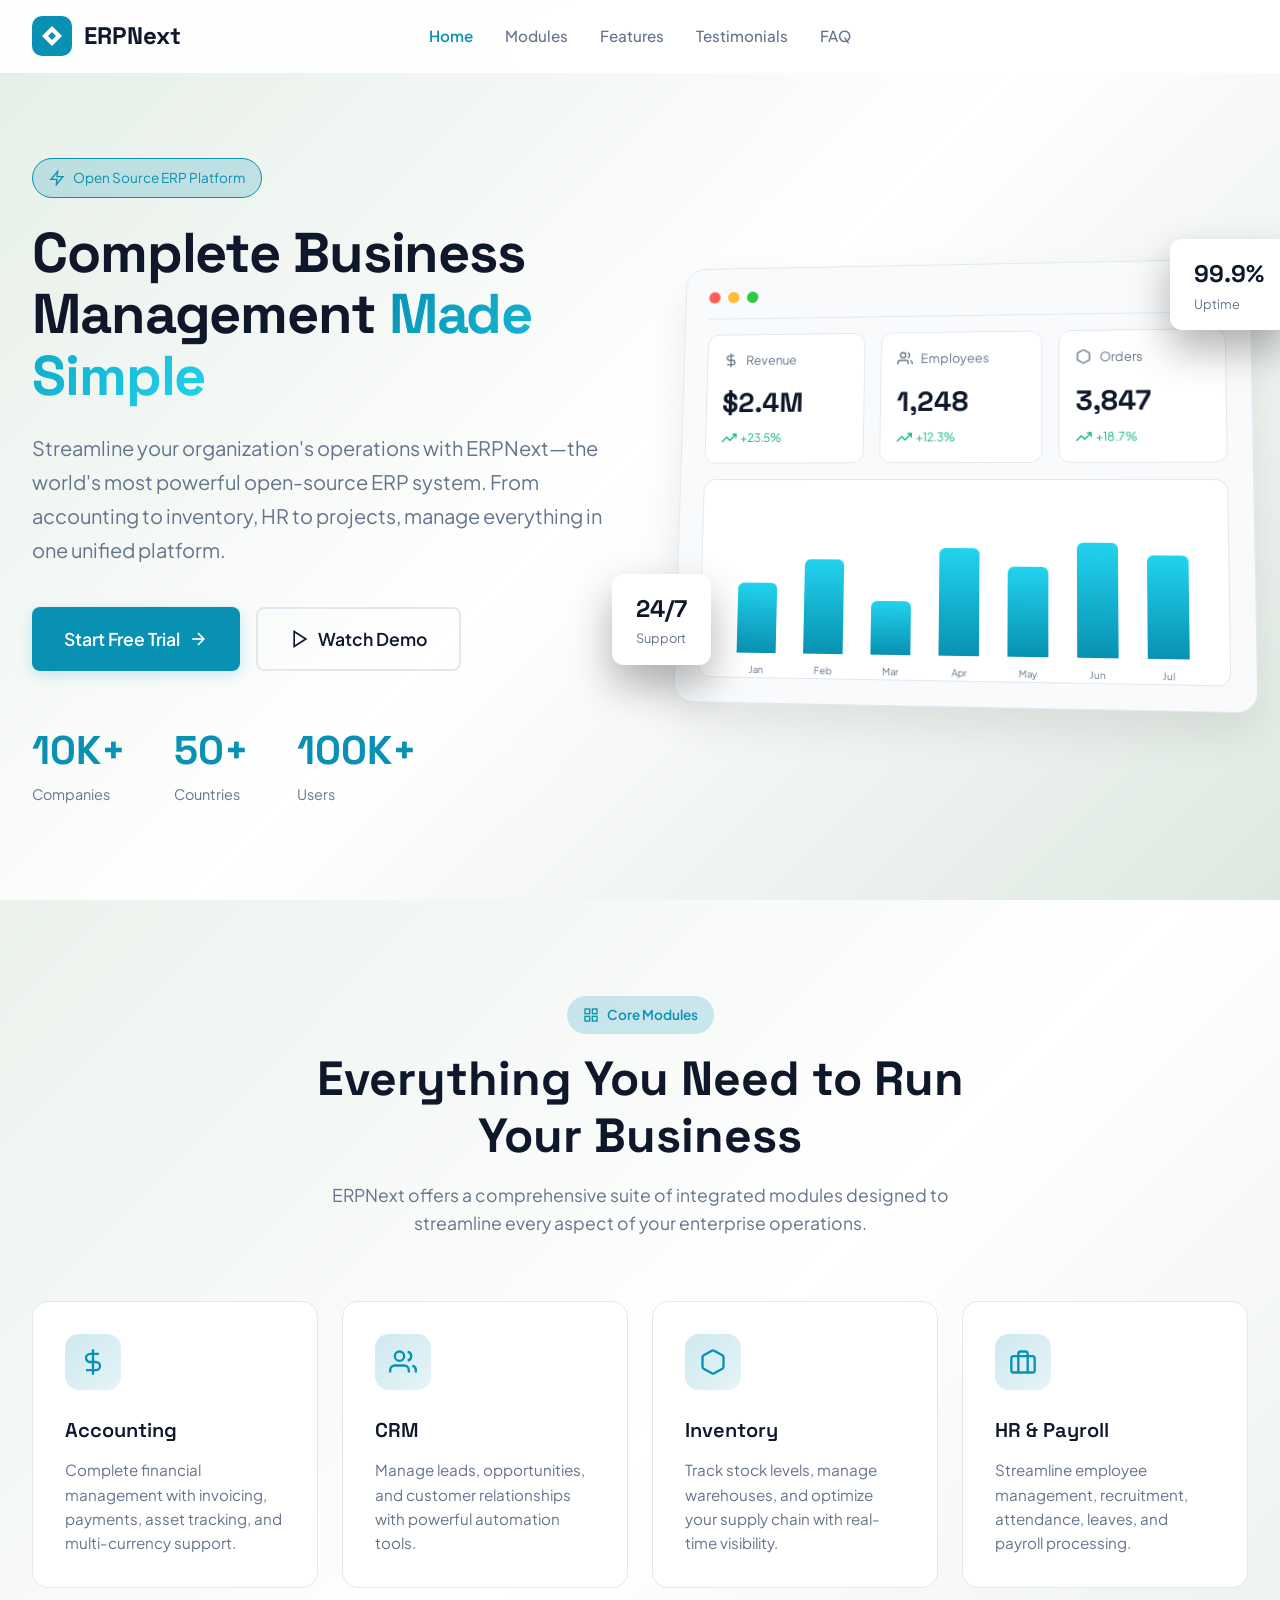
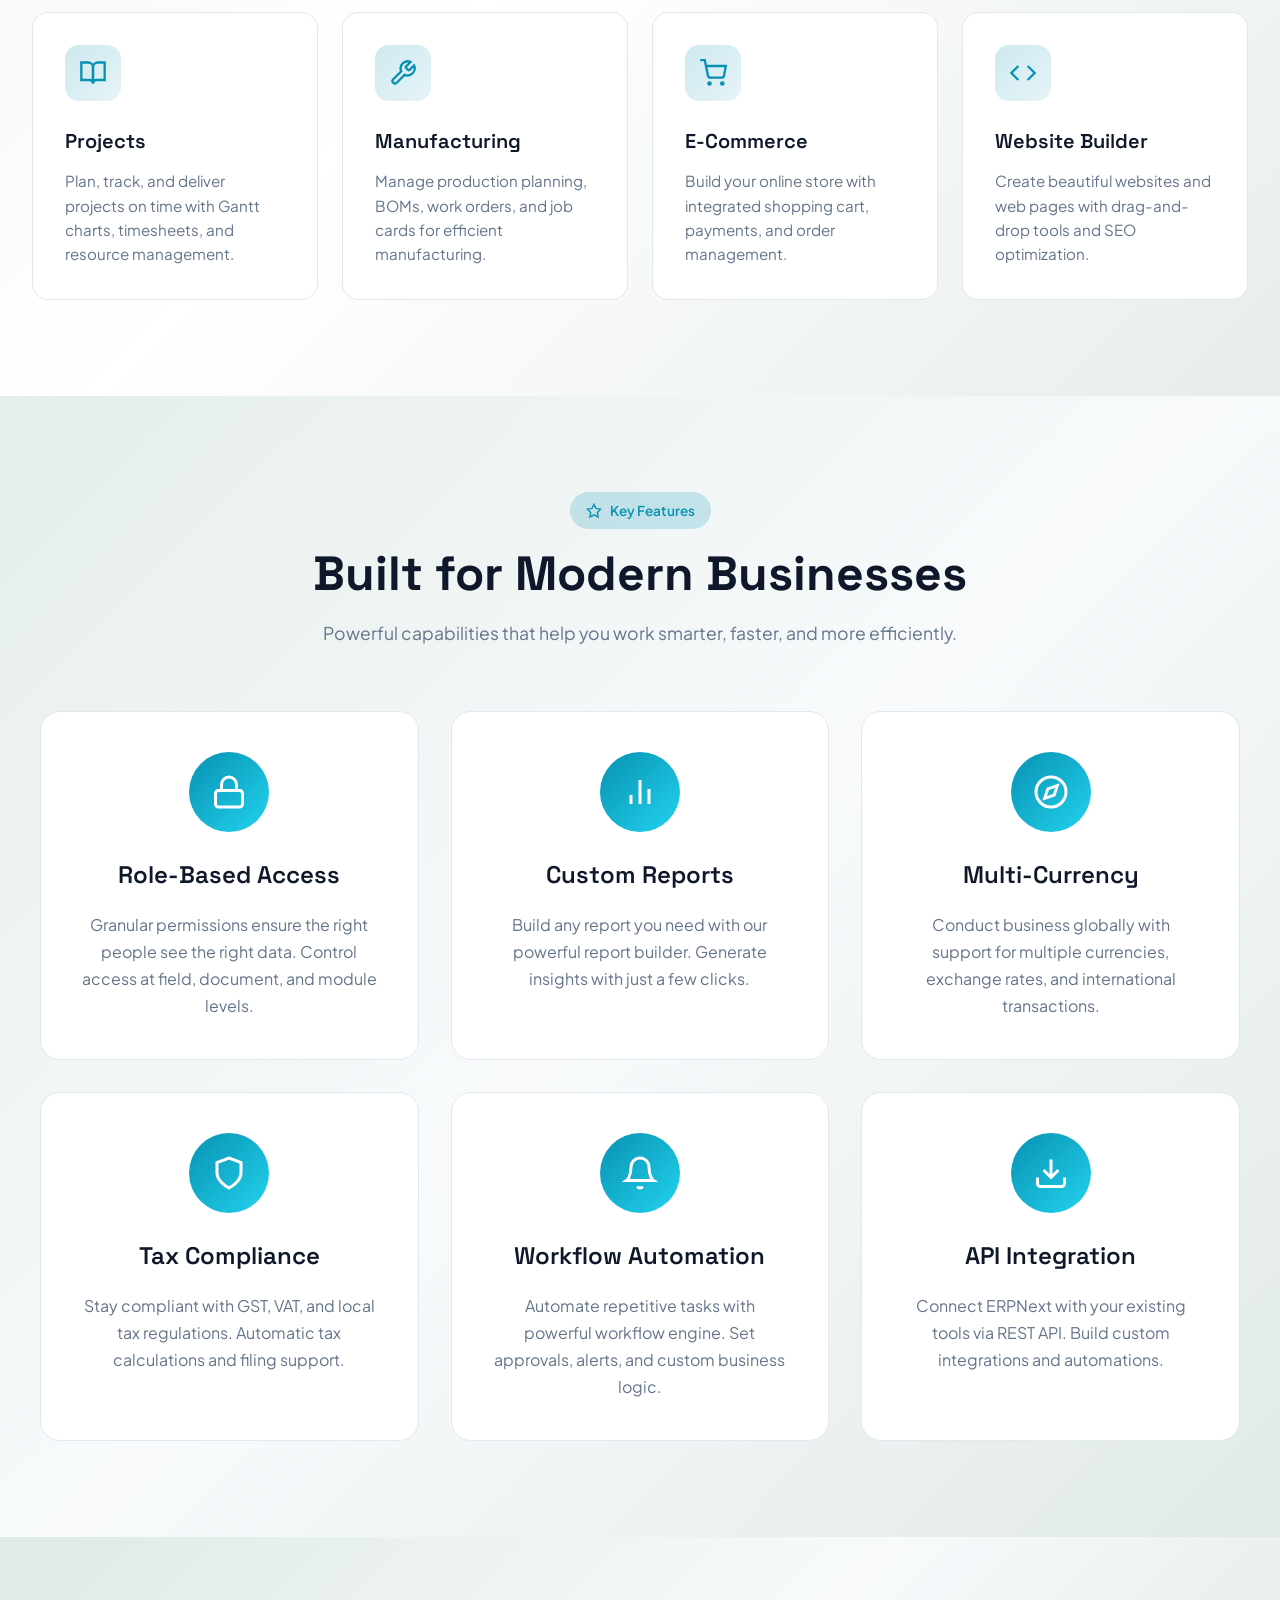
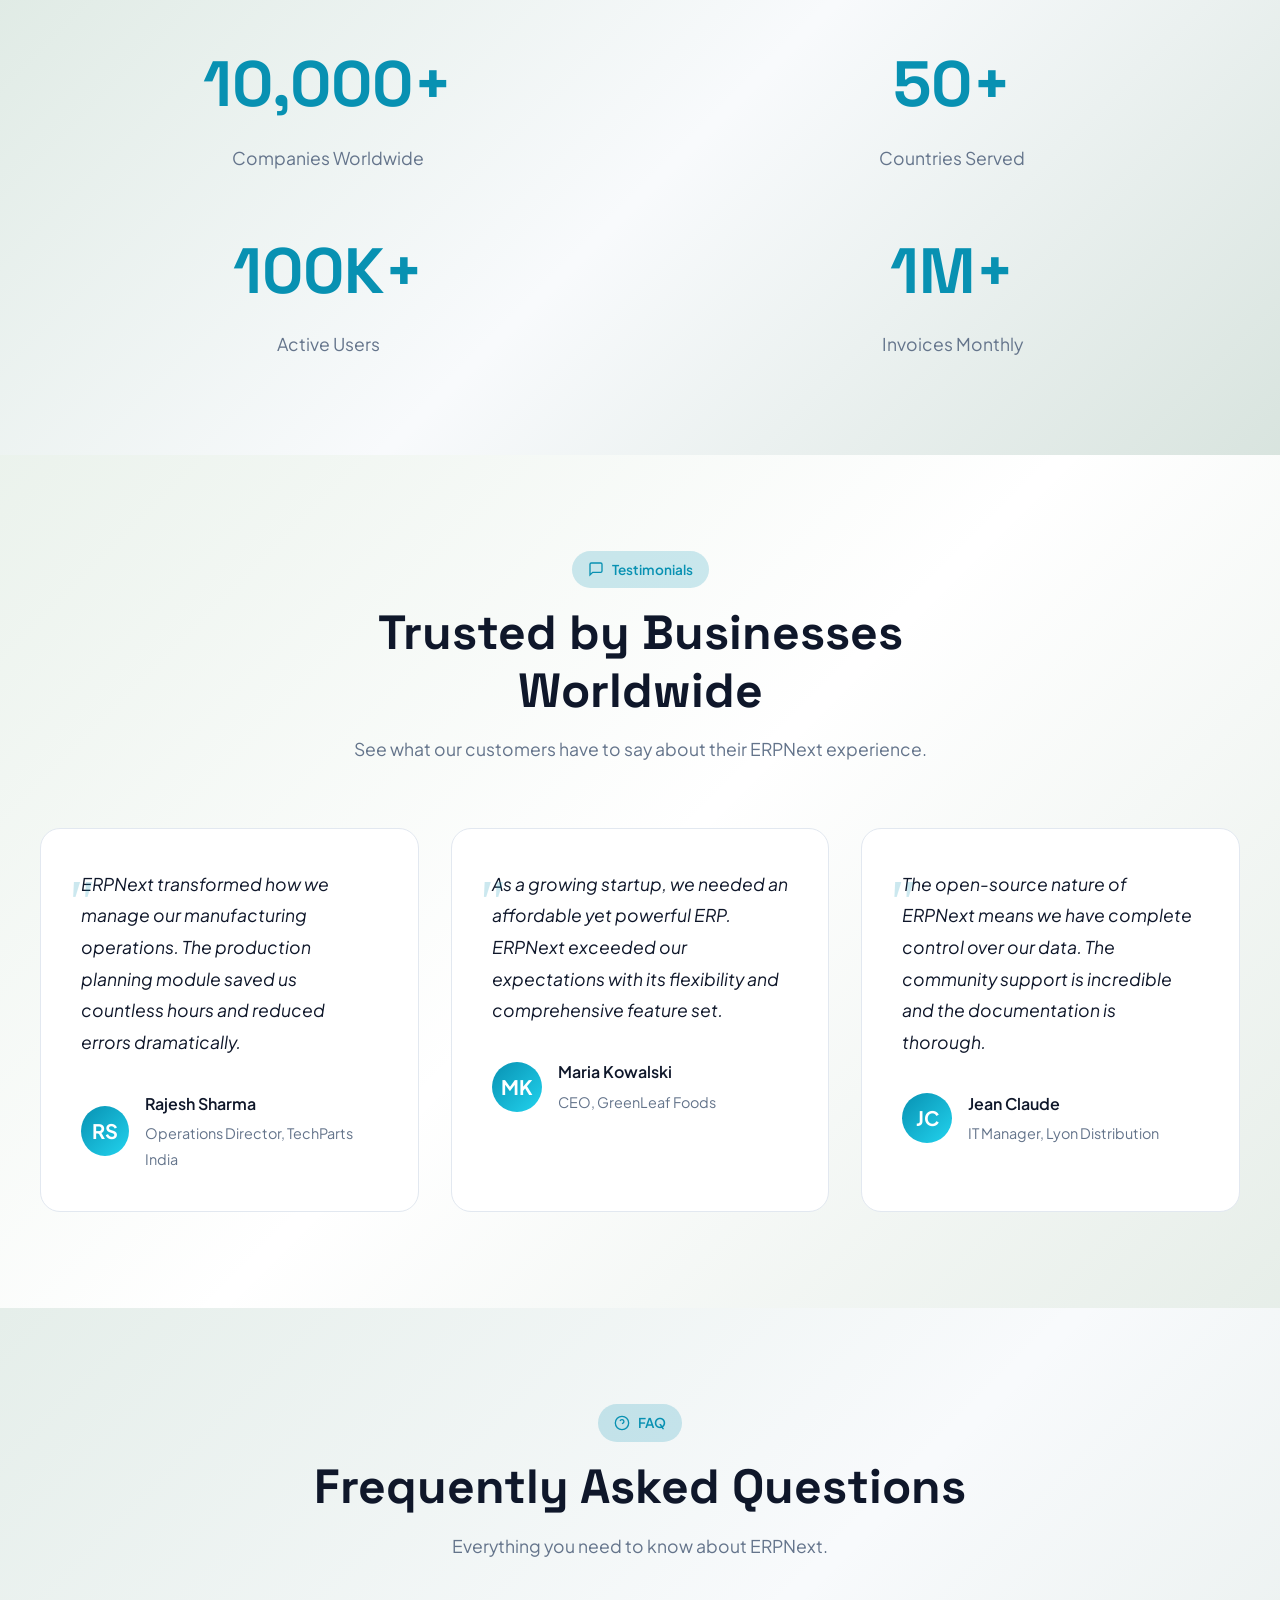
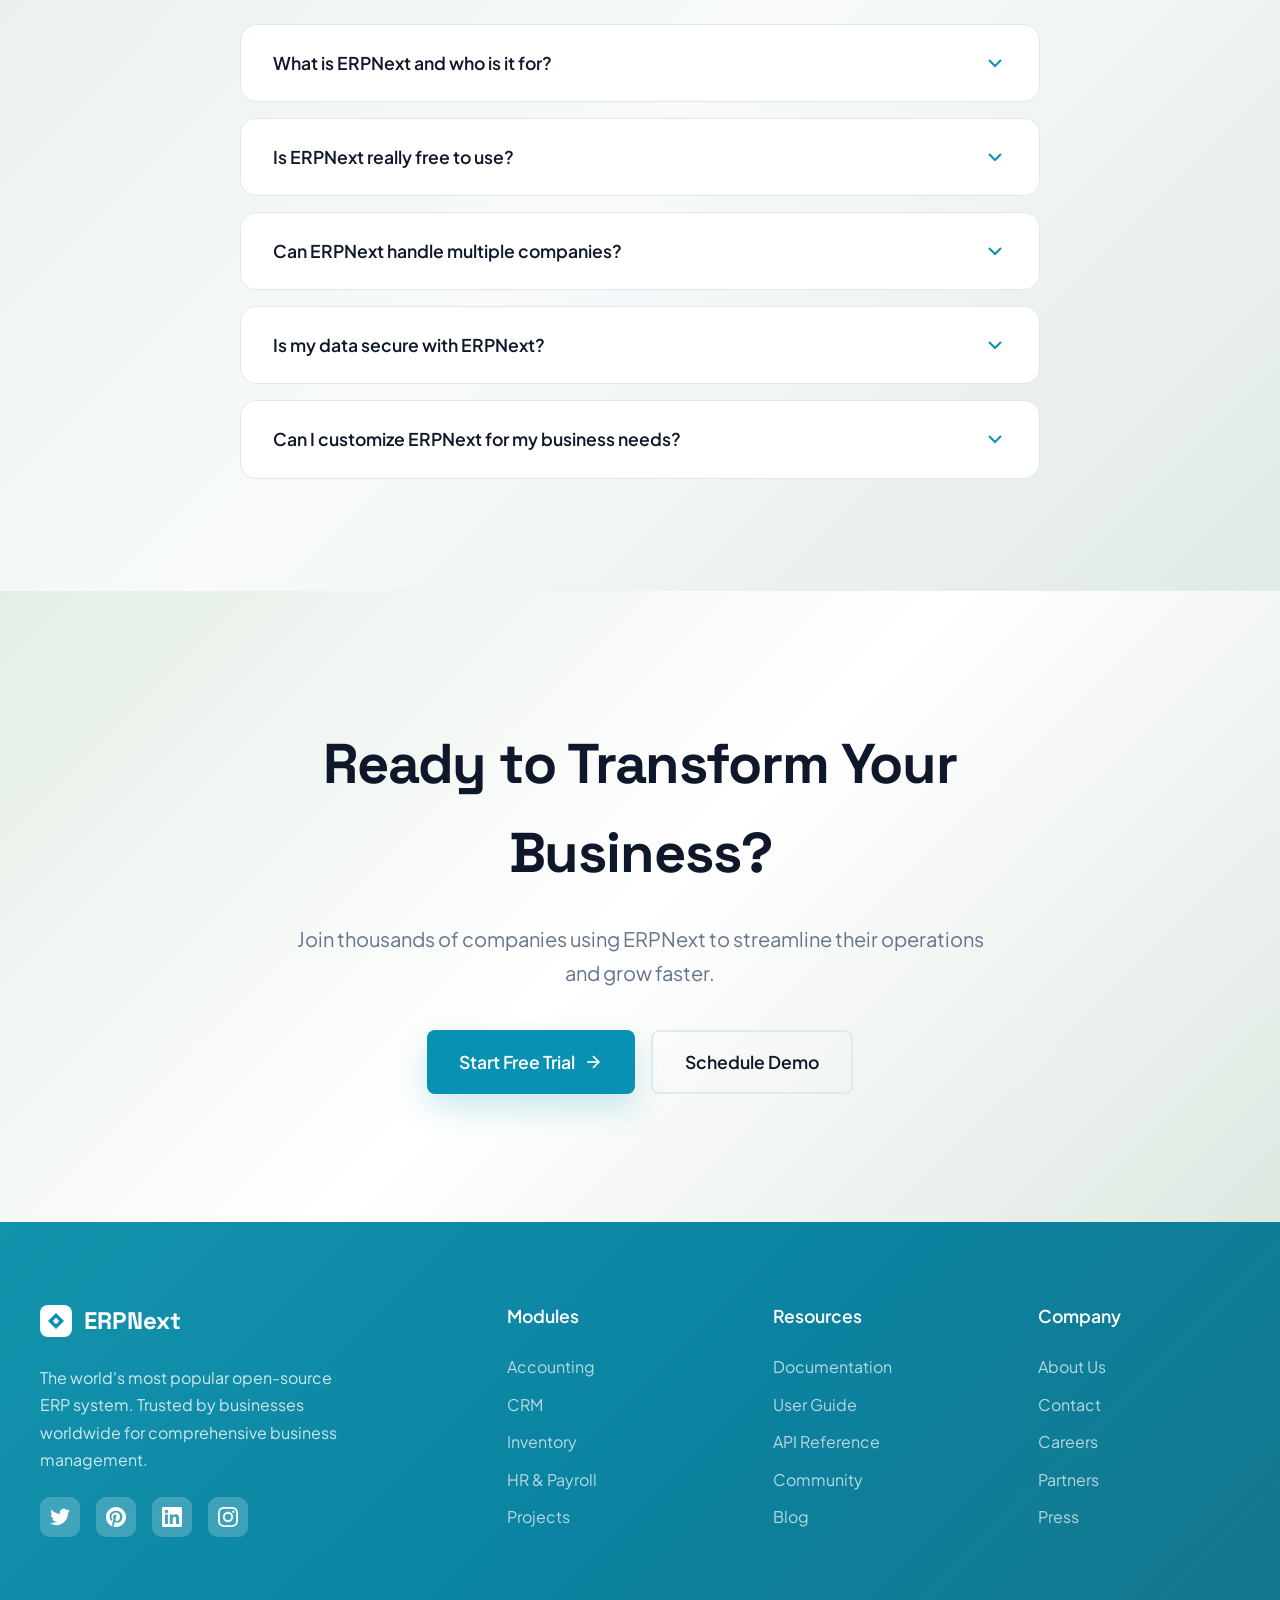
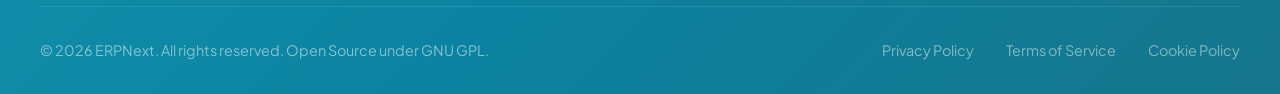
==== index.html @ 93399e38 "fix: Rename Index.html to lowercase for GitHub Pages" ====
<!DOCTYPE html>
<html lang="en">
<head>
    <meta charset="UTF-8">
    <meta name="viewport" content="width=device-width, initial-scale=1.0">
    <title>ERPNext - Complete Business Management Solution</title>
    <link rel="preconnect" href="https://fonts.googleapis.com">
    <link rel="preconnect" href="https://fonts.gstatic.com" crossorigin>
<link rel="stylesheet" href="https://fonts.googleapis.com/css2?family=Plus+Jakarta+Sans:wght@400;500;600;700;800&family=Space+Grotesk:wght@500;600;700&display=swap">
    <link rel="icon" type="image/svg+xml" href="data:image/svg+xml,%3Csvg viewBox='0 0 40 40' xmlns='http://www.w3.org/2000/svg'%3E%3Crect width='40' height='40' rx='10' fill='%230891b2'/%3E%3Cpath d='M10 20L20 10L30 20L20 30L10 20Z' fill='white'/%3E%3Cpath d='M20 16L24 20L20 24L16 20L20 16Z' fill='%230891b2'/%3E%3C/svg%3E">
    <link rel="stylesheet" href="styles.css">
</head>
<body>
    <!-- Navigation -->
    <nav class="nav">
        <a href="#hero" class="nav-logo">
            <svg viewBox="0 0 40 40" fill="none" xmlns="http://www.w3.org/2000/svg">
                <rect width="40" height="40" rx="10" fill="#0891b2"/>
                <path d="M10 20L20 10L30 20L20 30L10 20Z" fill="white"/>
                <path d="M20 16L24 20L20 24L16 20L20 16Z" fill="#0891b2"/>
            </svg>
            <span>ERPNext</span>
        </a>
        <button class="nav-toggle" aria-label="Toggle menu">
            <svg class="icon-hamburger" viewBox="0 0 24 24" fill="none" stroke="currentColor" stroke-width="2">
                <line x1="3" y1="6" x2="21" y2="6"></line>
                <line x1="3" y1="12" x2="21" y2="12"></line>
                <line x1="3" y1="18" x2="21" y2="18"></line>
            </svg>
            <svg class="icon-close" viewBox="0 0 24 24" fill="none" stroke="currentColor" stroke-width="2" style="display: none;">
                <line x1="18" y1="6" x2="6" y2="18"></line>
                <line x1="6" y1="6" x2="18" y2="18"></line>
            </svg>
        </button>
        <ul class="nav-links">
            <li><a href="#hero">Home</a></li>
            <li><a href="#modules">Modules</a></li>
            <li><a href="#features">Features</a></li>
            <li><a href="#testimonials">Testimonials</a></li>
            <li><a href="#faq">FAQ</a></li>
        </ul>
    </nav>

    <!-- Hero Section -->
    <section class="hero" id="hero">
        <div class="hero-container">
            <div class="hero-content">
                <div class="hero-badge">
                    <svg class="hero-badge-icon" viewBox="0 0 24 24" fill="none" stroke="currentColor" stroke-width="2">
                        <polygon points="13 2 3 14 12 14 11 22 21 10 12 10 13 2"></polygon>
                    </svg>
                    Open Source ERP Platform
                </div>
                <h1>
                    Complete Business<br>
                    Management <span class="gradient-text">Made Simple</span>
                </h1>
                <p class="hero-description">
                    Streamline your organization's operations with ERPNext—the world's most powerful open-source ERP system. From accounting to inventory, HR to projects, manage everything in one unified platform.
                </p>
                <div class="hero-buttons">
                    <a href="#" class="btn btn-primary btn-large">
                        Start Free Trial
                        <svg width="20" height="20" viewBox="0 0 24 24" fill="none" stroke="currentColor" stroke-width="2">
                            <line x1="5" y1="12" x2="19" y2="12"></line>
                            <polyline points="12 5 19 12 12 19"></polyline>
                        </svg>
                    </a>
                    <a href="#" class="btn btn-secondary btn-large">
                        <svg width="20" height="20" viewBox="0 0 24 24" fill="none" stroke="currentColor" stroke-width="2">
                            <polygon points="5 3 19 12 5 21 5 3"></polygon>
                        </svg>
                        Watch Demo
                    </a>
                </div>
                <div class="hero-stats">
                    <div class="hero-stat">
                        <div class="hero-stat-number">10K+</div>
                        <div class="hero-stat-label">Companies</div>
                    </div>
                    <div class="hero-stat">
                        <div class="hero-stat-number">50+</div>
                        <div class="hero-stat-label">Countries</div>
                    </div>
                    <div class="hero-stat">
                        <div class="hero-stat-number">100K+</div>
                        <div class="hero-stat-label">Users</div>
                    </div>
                </div>
            </div>
            <div class="hero-visual">
                <div class="hero-dashboard">
                    <div class="dashboard-header">
                        <div class="dashboard-dot red"></div>
                        <div class="dashboard-dot yellow"></div>
                        <div class="dashboard-dot green"></div>
                    </div>
                    <div class="dashboard-content">
                        <div class="dashboard-card">
                            <div class="dashboard-card-header">
                                <svg class="hero-badge-icon" viewBox="0 0 24 24" fill="none" stroke="currentColor" stroke-width="2">
                                    <line x1="12" y1="1" x2="12" y2="23"></line>
                                    <path d="M17 5H9.5a3.5 3.5 0 0 0 0 7h5a3.5 3.5 0 0 1 0 7H6"></path>
                                </svg>
                                Revenue
                            </div>
                            <div class="dashboard-card-value">$2.4M</div>
                            <div class="dashboard-card-change">
                                <svg class="hero-badge-icon" viewBox="0 0 24 24" fill="none" stroke="currentColor" stroke-width="2">
                                    <polyline points="23 6 13.5 15.5 8.5 10.5 1 18"></polyline>
                                    <polyline points="17 6 23 6 23 12"></polyline>
                                </svg>
                                +23.5%
                            </div>
                        </div>
                        <div class="dashboard-card">
                            <div class="dashboard-card-header">
                                <svg class="hero-badge-icon" viewBox="0 0 24 24" fill="none" stroke="currentColor" stroke-width="2">
                                    <path d="M17 21v-2a4 4 0 0 0-4-4H5a4 4 0 0 0-4 4v2"></path>
                                    <circle cx="9" cy="7" r="4"></circle>
                                    <path d="M23 21v-2a4 4 0 0 0-3-3.87"></path>
                                    <path d="M16 3.13a4 4 0 0 1 0 7.75"></path>
                                </svg>
                                Employees
                            </div>
                            <div class="dashboard-card-value">1,248</div>
                            <div class="dashboard-card-change">
                                <svg class="hero-badge-icon" viewBox="0 0 24 24" fill="none" stroke="currentColor" stroke-width="2">
                                    <polyline points="23 6 13.5 15.5 8.5 10.5 1 18"></polyline>
                                    <polyline points="17 6 23 6 23 12"></polyline>
                                </svg>
                                +12.3%
                            </div>
                        </div>
                        <div class="dashboard-card">
                            <div class="dashboard-card-header">
                                <svg class="hero-badge-icon" viewBox="0 0 24 24" fill="none" stroke="currentColor" stroke-width="2">
                                    <path d="M21 16V8a2 2 0 0 0-1-1.73l-7-4a2 2 0 0 0-2 0l-7 4A2 2 0 0 0 3 8v8a2 2 0 0 0 1 1.73l7 4a2 2 0 0 0 2 0l7-4A2 2 0 0 0 21 16z"></path>
                                </svg>
                                Orders
                            </div>
                            <div class="dashboard-card-value">3,847</div>
                            <div class="dashboard-card-change">
                                <svg class="hero-badge-icon" viewBox="0 0 24 24" fill="none" stroke="currentColor" stroke-width="2">
                                    <polyline points="23 6 13.5 15.5 8.5 10.5 1 18"></polyline>
                                    <polyline points="17 6 23 6 23 12"></polyline>
                                </svg>
                                +18.7%
                            </div>
                        </div>
                        <div class="dashboard-chart">
                            <div class="chart-bars">
                                <div class="chart-bar" style="height: 60%;" data-value="Jan"></div>
                                <div class="chart-bar" style="height: 80%;" data-value="Feb"></div>
                                <div class="chart-bar" style="height: 45%;" data-value="Mar"></div>
                                <div class="chart-bar" style="height: 90%;" data-value="Apr"></div>
                                <div class="chart-bar" style="height: 75%;" data-value="May"></div>
                                <div class="chart-bar" style="height: 95%;" data-value="Jun"></div>
                                <div class="chart-bar" style="height: 85%;" data-value="Jul"></div>
                            </div>
                        </div>
                    </div>
                </div>
                <div class="floating-badge top-right">
                    <div class="floating-badge-value">99.9%</div>
                    <div class="floating-badge-label">Uptime</div>
                </div>
                <div class="floating-badge bottom-left">
                    <div class="floating-badge-value">24/7</div>
                    <div class="floating-badge-label">Support</div>
                </div>
            </div>
        </div>
    </section>

    <!-- Modules Section -->
    <section class="modules" id="modules">
        <div class="section-header">
            <div class="section-badge">
                <svg width="16" height="16" viewBox="0 0 24 24" fill="none" stroke="currentColor" stroke-width="2">
                    <rect x="3" y="3" width="7" height="7"></rect>
                    <rect x="14" y="3" width="7" height="7"></rect>
                    <rect x="14" y="14" width="7" height="7"></rect>
                    <rect x="3" y="14" width="7" height="7"></rect>
                </svg>
                Core Modules
            </div>
            <h2 class="section-title">Everything You Need to Run Your Business</h2>
            <p class="section-description">ERPNext offers a comprehensive suite of integrated modules designed to streamline every aspect of your enterprise operations.</p>
        </div>
        <div class="modules-grid">
            <div class="module-card">
                <div class="module-icon">
                    <svg viewBox="0 0 24 24" fill="none" stroke="currentColor" stroke-width="2">
                        <line x1="12" y1="1" x2="12" y2="23"></line>
                        <path d="M17 5H9.5a3.5 3.5 0 0 0 0 7h5a3.5 3.5 0 0 1 0 7H6"></path>
                    </svg>
                </div>
                <h3 class="module-title">Accounting</h3>
                <p class="module-description">Complete financial management with invoicing, payments, asset tracking, and multi-currency support.</p>
            </div>
            <div class="module-card">
                <div class="module-icon">
                    <svg viewBox="0 0 24 24" fill="none" stroke="currentColor" stroke-width="2">
                        <path d="M17 21v-2a4 4 0 0 0-4-4H5a4 4 0 0 0-4 4v2"></path>
                        <circle cx="9" cy="7" r="4"></circle>
                        <path d="M23 21v-2a4 4 0 0 0-3-3.87"></path>
                        <path d="M16 3.13a4 4 0 0 1 0 7.75"></path>
                    </svg>
                </div>
                <h3 class="module-title">CRM</h3>
                <p class="module-description">Manage leads, opportunities, and customer relationships with powerful automation tools.</p>
            </div>
            <div class="module-card">
                <div class="module-icon">
                    <svg viewBox="0 0 24 24" fill="none" stroke="currentColor" stroke-width="2">
                        <path d="M21 16V8a2 2 0 0 0-1-1.73l-7-4a2 2 0 0 0-2 0l-7 4A2 2 0 0 0 3 8v8a2 2 0 0 0 1 1.73l7 4a2 2 0 0 0 2 0l7-4A2 2 0 0 0 21 16z"></path>
                    </svg>
                </div>
                <h3 class="module-title">Inventory</h3>
                <p class="module-description">Track stock levels, manage warehouses, and optimize your supply chain with real-time visibility.</p>
            </div>
            <div class="module-card">
                <div class="module-icon">
                    <svg viewBox="0 0 24 24" fill="none" stroke="currentColor" stroke-width="2">
                        <rect x="2" y="7" width="20" height="14" rx="2" ry="2"></rect>
                        <path d="M16 21V5a2 2 0 0 0-2-2h-4a2 2 0 0 0-2 2v16"></path>
                    </svg>
                </div>
                <h3 class="module-title">HR & Payroll</h3>
                <p class="module-description">Streamline employee management, recruitment, attendance, leaves, and payroll processing.</p>
            </div>
            <div class="module-card">
                <div class="module-icon">
                    <svg viewBox="0 0 24 24" fill="none" stroke="currentColor" stroke-width="2">
                        <path d="M2 3h6a4 4 0 0 1 4 4v14a3 3 0 0 0-3-3H2z"></path>
                        <path d="M22 3h-6a4 4 0 0 0-4 4v14a3 3 0 0 1 3-3h7z"></path>
                    </svg>
                </div>
                <h3 class="module-title">Projects</h3>
                <p class="module-description">Plan, track, and deliver projects on time with Gantt charts, timesheets, and resource management.</p>
            </div>
            <div class="module-card">
                <div class="module-icon">
                    <svg viewBox="0 0 24 24" fill="none" stroke="currentColor" stroke-width="2">
                        <path d="M14.7 6.3a1 1 0 0 0 0 1.4l1.6 1.6a1 1 0 0 0 1.4 0l3.77-3.77a6 6 0 0 1-7.94 7.94l-6.91 6.91a2.12 2.12 0 0 1-3-3l6.91-6.91a6 6 0 0 1 7.94-7.94l-3.76 3.76z"></path>
                    </svg>
                </div>
                <h3 class="module-title">Manufacturing</h3>
                <p class="module-description">Manage production planning, BOMs, work orders, and job cards for efficient manufacturing.</p>
            </div>
            <div class="module-card">
                <div class="module-icon">
                    <svg viewBox="0 0 24 24" fill="none" stroke="currentColor" stroke-width="2">
                        <circle cx="9" cy="21" r="1"></circle>
                        <circle cx="20" cy="21" r="1"></circle>
                        <path d="M1 1h4l2.68 13.39a2 2 0 0 0 2 1.61h9.72a2 2 0 0 0 2-1.61L23 6H6"></path>
                    </svg>
                </div>
                <h3 class="module-title">E-Commerce</h3>
                <p class="module-description">Build your online store with integrated shopping cart, payments, and order management.</p>
            </div>
            <div class="module-card">
                <div class="module-icon">
                    <svg viewBox="0 0 24 24" fill="none" stroke="currentColor" stroke-width="2">
                        <polyline points="16 18 22 12 16 6"></polyline>
                        <polyline points="8 6 2 12 8 18"></polyline>
                    </svg>
                </div>
                <h3 class="module-title">Website Builder</h3>
                <p class="module-description">Create beautiful websites and web pages with drag-and-drop tools and SEO optimization.</p>
            </div>
        </div>
    </section>

    <!-- Features Section -->
    <section class="features" id="features">
        <div class="section-header">
            <div class="section-badge">
                <svg width="16" height="16" viewBox="0 0 24 24" fill="none" stroke="currentColor" stroke-width="2">
                    <polygon points="12 2 15.09 8.26 22 9.27 17 14.14 18.18 21.02 12 17.77 5.82 21.02 7 14.14 2 9.27 8.91 8.26 12 2"></polygon>
                </svg>
                Key Features
            </div>
            <h2 class="section-title">Built for Modern Businesses</h2>
            <p class="section-description">Powerful capabilities that help you work smarter, faster, and more efficiently.</p>
        </div>
        <div class="features-grid">
            <div class="feature-card">
                <div class="feature-icon">
                    <svg viewBox="0 0 24 24" fill="none" stroke="currentColor" stroke-width="2">
                        <rect x="3" y="11" width="18" height="11" rx="2" ry="2"></rect>
                        <path d="M7 11V7a5 5 0 0 1 10 0v4"></path>
                    </svg>
                </div>
                <h3 class="feature-title">Role-Based Access</h3>
                <p class="feature-description">Granular permissions ensure the right people see the right data. Control access at field, document, and module levels.</p>
            </div>
            <div class="feature-card">
                <div class="feature-icon">
                    <svg viewBox="0 0 24 24" fill="none" stroke="currentColor" stroke-width="2">
                        <line x1="18" y1="20" x2="18" y2="10"></line>
                        <line x1="12" y1="20" x2="12" y2="4"></line>
                        <line x1="6" y1="20" x2="6" y2="14"></line>
                    </svg>
                </div>
                <h3 class="feature-title">Custom Reports</h3>
                <p class="feature-description">Build any report you need with our powerful report builder. Generate insights with just a few clicks.</p>
            </div>
            <div class="feature-card">
                <div class="feature-icon">
                    <svg viewBox="0 0 24 24" fill="none" stroke="currentColor" stroke-width="2">
                        <circle cx="12" cy="12" r="10"></circle>
                        <polygon points="16.24 7.76 14.12 14.12 7.76 16.24 9.88 9.88 16.24 7.76"></polygon>
                    </svg>
                </div>
                <h3 class="feature-title">Multi-Currency</h3>
                <p class="feature-description">Conduct business globally with support for multiple currencies, exchange rates, and international transactions.</p>
            </div>
            <div class="feature-card">
                <div class="feature-icon">
                    <svg viewBox="0 0 24 24" fill="none" stroke="currentColor" stroke-width="2">
                        <path d="M12 22s8-4 8-10V5l-8-3-8 3v7c0 6 8 10 8 10z"></path>
                    </svg>
                </div>
                <h3 class="feature-title">Tax Compliance</h3>
                <p class="feature-description">Stay compliant with GST, VAT, and local tax regulations. Automatic tax calculations and filing support.</p>
            </div>
            <div class="feature-card">
                <div class="feature-icon">
                    <svg viewBox="0 0 24 24" fill="none" stroke="currentColor" stroke-width="2">
                        <path d="M18 8A6 6 0 0 0 6 8c0 7-3 9-3 9h18s-3-2-3-9"></path>
                        <path d="M13.73 21a2 2 0 0 1-3.46 0"></path>
                    </svg>
                </div>
                <h3 class="feature-title">Workflow Automation</h3>
                <p class="feature-description">Automate repetitive tasks with powerful workflow engine. Set approvals, alerts, and custom business logic.</p>
            </div>
            <div class="feature-card">
                <div class="feature-icon">
                    <svg viewBox="0 0 24 24" fill="none" stroke="currentColor" stroke-width="2">
                        <path d="M21 15v4a2 2 0 0 1-2 2H5a2 2 0 0 1-2-2v-4"></path>
                        <polyline points="7 10 12 15 17 10"></polyline>
                        <line x1="12" y1="15" x2="12" y2="3"></line>
                    </svg>
                </div>
                <h3 class="feature-title">API Integration</h3>
                <p class="feature-description">Connect ERPNext with your existing tools via REST API. Build custom integrations and automations.</p>
            </div>
        </div>
    </section>

    <!-- Stats Section -->
    <section class="stats">
        <div class="stats-grid">
            <div class="stat-item">
                <div class="stat-number">10,000+</div>
                <div class="stat-label">Companies Worldwide</div>
            </div>
            <div class="stat-item">
                <div class="stat-number">50+</div>
                <div class="stat-label">Countries Served</div>
            </div>
            <div class="stat-item">
                <div class="stat-number">100K+</div>
                <div class="stat-label">Active Users</div>
            </div>
            <div class="stat-item">
                <div class="stat-number">1M+</div>
                <div class="stat-label">Invoices Monthly</div>
            </div>
        </div>
    </section>

    <!-- Testimonials Section -->
    <section class="testimonials" id="testimonials">
        <div class="section-header">
            <div class="section-badge">
                <svg width="16" height="16" viewBox="0 0 24 24" fill="none" stroke="currentColor" stroke-width="2">
                    <path d="M21 15a2 2 0 0 1-2 2H7l-4 4V5a2 2 0 0 1 2-2h14a2 2 0 0 1 2 2z"></path>
                </svg>
                Testimonials
            </div>
            <h2 class="section-title">Trusted by Businesses Worldwide</h2>
            <p class="section-description">See what our customers have to say about their ERPNext experience.</p>
        </div>
        <div class="testimonials-grid">
            <div class="testimonial-card">
                <p class="testimonial-quote">ERPNext transformed how we manage our manufacturing operations. The production planning module saved us countless hours and reduced errors dramatically.</p>
                <div class="testimonial-author">
                    <div class="testimonial-avatar">RS</div>
                    <div class="testimonial-info">
                        <h4>Rajesh Sharma</h4>
                        <span>Operations Director, TechParts India</span>
                    </div>
                </div>
            </div>
            <div class="testimonial-card">
                <p class="testimonial-quote">As a growing startup, we needed an affordable yet powerful ERP. ERPNext exceeded our expectations with its flexibility and comprehensive feature set.</p>
                <div class="testimonial-author">
                    <div class="testimonial-avatar">MK</div>
                    <div class="testimonial-info">
                        <h4>Maria Kowalski</h4>
                        <span>CEO, GreenLeaf Foods</span>
                    </div>
                </div>
            </div>
            <div class="testimonial-card">
                <p class="testimonial-quote">The open-source nature of ERPNext means we have complete control over our data. The community support is incredible and the documentation is thorough.</p>
                <div class="testimonial-author">
                    <div class="testimonial-avatar">JC</div>
                    <div class="testimonial-info">
                        <h4>Jean Claude</h4>
                        <span>IT Manager, Lyon Distribution</span>
                    </div>
                </div>
            </div>
        </div>
    </section>

    <!-- FAQ Section -->
    <section class="faq" id="faq">
        <div class="section-header">
            <div class="section-badge">
                <svg width="16" height="16" viewBox="0 0 24 24" fill="none" stroke="currentColor" stroke-width="2">
                    <circle cx="12" cy="12" r="10"></circle>
                    <path d="M9.09 9a3 3 0 0 1 5.83 1c0 2-3 3-3 3"></path>
                    <line x1="12" y1="17" x2="12.01" y2="17"></line>
                </svg>
                FAQ
            </div>
            <h2 class="section-title">Frequently Asked Questions</h2>
            <p class="section-description">Everything you need to know about ERPNext.</p>
        </div>
        <div class="faq-container">
            <div class="faq-item">
                <div class="faq-question">
                    What is ERPNext and who is it for?
                    <svg viewBox="0 0 24 24" fill="none" stroke="currentColor" stroke-width="2">
                        <polyline points="6 9 12 15 18 9"></polyline>
                    </svg>
                </div>
                <div class="faq-answer">
                    <p>ERPNext is a free, open-source ERP system designed for small and medium businesses. It covers all aspects of business management including accounting, inventory, CRM, HR, projects, and more. Whether you're a startup or an established company, ERPNext scales to meet your needs.</p>
                </div>
            </div>
            <div class="faq-item">
                <div class="faq-question">
                    Is ERPNext really free to use?
                    <svg viewBox="0 0 24 24" fill="none" stroke="currentColor" stroke-width="2">
                        <polyline points="6 9 12 15 18 9"></polyline>
                    </svg>
                </div>
                <div class="faq-answer">
                    <p>Yes! ERPNext is 100% free and open-source under the GNU General Public License. You can download, install, and use it without any licensing fees. You only pay for hosting, implementation, and customization if needed.</p>
                </div>
            </div>
            <div class="faq-item">
                <div class="faq-question">
                    Can ERPNext handle multiple companies?
                    <svg viewBox="0 0 24 24" fill="none" stroke="currentColor" stroke-width="2">
                        <polyline points="6 9 12 15 18 9"></polyline>
                    </svg>
                </div>
                <div class="faq-answer">
                    <p>Absolutely! ERPNext supports managing multiple companies within a single installation. Each company can have its own chart of accounts, warehouses, and settings while sharing common master data like suppliers and items.</p>
                </div>
            </div>
            <div class="faq-item">
                <div class="faq-question">
                    Is my data secure with ERPNext?
                    <svg viewBox="0 0 24 24" fill="none" stroke="currentColor" stroke-width="2">
                        <polyline points="6 9 12 15 18 9"></polyline>
                    </svg>
                </div>
                <div class="faq-answer">
                    <p>Security is a top priority. ERPNext offers role-based access control, encrypted data storage, secure authentication, and regular security updates. Since you host your own instance, you have complete control over your data.</p>
                </div>
            </div>
            <div class="faq-item">
                <div class="faq-question">
                    Can I customize ERPNext for my business needs?
                    <svg viewBox="0 0 24 24" fill="none" stroke="currentColor" stroke-width="2">
                        <polyline points="6 9 12 15 18 9"></polyline>
                    </svg>
                </div>
                <div class="faq-answer">
                    <p>Yes! ERPNext is highly customizable. You can add custom fields, create new doctypes, build custom reports, and modify workflows without touching the core code. For deeper customizations, you can extend the system with custom apps.</p>
                </div>
            </div>
        </div>
    </section>

    <!-- CTA Section -->
    <section class="cta">
        <div class="cta-content">
            <h2>Ready to Transform Your Business?</h2>
            <p>Join thousands of companies using ERPNext to streamline their operations and grow faster.</p>
            <div class="cta-buttons">
                <a href="#" class="btn btn-primary btn-large">
                    Start Free Trial
                    <svg width="20" height="20" viewBox="0 0 24 24" fill="none" stroke="currentColor" stroke-width="2">
                        <line x1="5" y1="12" x2="19" y2="12"></line>
                        <polyline points="12 5 19 12 12 19"></polyline>
                    </svg>
                </a>
                <a href="#" class="btn btn-secondary btn-large">Schedule Demo</a>
            </div>
        </div>
    </section>

    <!-- Footer -->
    <footer class="footer">
        <div class="footer-grid">
            <div class="footer-brand">
                <div class="footer-logo">
                    <svg viewBox="0 0 40 40" fill="none" xmlns="http://www.w3.org/2000/svg">
                        <rect width="40" height="40" rx="10" fill="white"/>
                        <path d="M10 20L20 10L30 20L20 30L10 20Z" fill="#0891b2"/>
                        <path d="M20 16L24 20L20 24L16 20L20 16Z" fill="white"/>
                    </svg>
                    <span>ERPNext</span>
                </div>
                <p>The world's most popular open-source ERP system. Trusted by businesses worldwide for comprehensive business management.</p>
                <div class="footer-social">
                    <a href="#">
                        <svg viewBox="0 0 24 24" fill="currentColor">
                            <path d="M24 4.557c-.883.392-1.832.656-2.828.775 1.017-.609 1.798-1.574 2.165-2.724-.951.564-2.005.974-3.127 1.195-.897-.957-2.178-1.555-3.594-1.555-3.179 0-5.515 2.966-4.797 6.045-4.091-.205-7.719-2.165-10.148-5.144-1.29 2.213-.669 5.108 1.523 6.574-.806-.026-1.566-.247-2.229-.616-.054 2.281 1.581 4.415 3.949 4.89-.693.188-1.452.232-2.224.084.626 1.956 2.444 3.379 4.6 3.419-2.07 1.623-4.678 2.348-7.29 2.04 2.179 1.397 4.768 2.212 7.548 2.212 9.142 0 14.307-7.721 13.995-14.646.962-.695 1.797-1.562 2.457-2.549z"/>
                        </svg>
                    </a>
                    <a href="#">
                        <svg viewBox="0 0 24 24" fill="currentColor">
                            <path d="M12 0c-6.626 0-12 5.363-12 12 0 5.084 3.163 9.426 7.627 11.174-.105-.949-.2-2.405.042-3.441.218-.937 1.407-5.965 1.407-5.965s-.359-.719-.359-1.782c0-1.668.967-2.914 2.171-2.914 1.023 0 1.518.769 1.518 1.69 0 1.029-.655 2.568-.994 3.995-.283 1.194.599 2.169 1.777 2.169 2.133 0 3.772-2.249 3.772-5.495 0-2.873-2.064-4.882-5.012-4.882-3.414 0-5.418 2.561-5.418 5.207 0 1.031.397 2.138.893 2.738.098.119.112.224.083.345l-.333 1.36c-.053.22-.174.267-.402.161-1.499-.698-2.436-2.889-2.436-4.649 0-3.785 2.75-7.262 7.929-7.262 4.163 0 7.398 2.967 7.398 6.931 0 4.136-2.607 7.464-6.227 7.464-1.216 0-2.359-.631-2.75-1.378l-.748 2.853c-.271 1.043-1.002 2.35-1.492 3.146 1.124.347 2.317.535 3.554.535 6.627 0 12-5.373 12-12 0-6.628-5.373-12-12-12z"/>
                        </svg>
                    </a>
                    <a href="#">
                        <svg viewBox="0 0 24 24" fill="currentColor">
                            <path d="M20.447 20.452h-3.554v-5.569c0-1.328-.027-3.037-1.852-3.037-1.853 0-2.136 1.445-2.136 2.939v5.667H9.351V9h3.414v1.561h.046c.477-.9 1.637-1.85 3.37-1.85 3.601 0 4.267 2.37 4.267 5.455v6.286zM5.337 7.433c-1.144 0-2.063-.926-2.063-2.065 0-1.138.92-2.063 2.063-2.063 1.14 0 2.064.925 2.064 2.063 0 1.139-.925 2.065-2.064 2.065zm1.782 13.019H3.555V9h3.564v11.452zM22.225 0H1.771C.792 0 0 .774 0 1.729v20.542C0 23.227.792 24 1.771 24h20.451C23.2 24 24 23.227 24 22.271V1.729C24 .774 23.2 0 22.222 0h.003z"/>
                        </svg>
                    </a>
                    <a href="#">
                        <svg viewBox="0 0 24 24" fill="currentColor">
                            <path d="M12 2.163c3.204 0 3.584.012 4.85.07 3.252.148 4.771 1.691 4.919 4.919.058 1.265.069 1.645.069 4.849 0 3.205-.012 3.584-.069 4.849-.149 3.225-1.664 4.771-4.919 4.919-1.266.058-1.644.07-4.85.07-3.204 0-3.584-.012-4.849-.07-3.26-.149-4.771-1.699-4.919-4.92-.058-1.265-.07-1.644-.07-4.849 0-3.204.013-3.583.07-4.849.149-3.227 1.664-4.771 4.919-4.919 1.266-.057 1.645-.069 4.849-.069zm0-2.163c-3.259 0-3.667.014-4.947.072-4.358.2-6.78 2.618-6.98 6.98-.059 1.281-.073 1.689-.073 4.948 0 3.259.014 3.668.072 4.948.2 4.358 2.618 6.78 6.98 6.98 1.281.058 1.689.072 4.948.072 3.259 0 3.668-.014 4.948-.072 4.354-.2 6.782-2.618 6.979-6.98.059-1.28.073-1.689.073-4.948 0-3.259-.014-3.667-.072-4.947-.196-4.354-2.617-6.78-6.979-6.98-1.281-.059-1.69-.073-4.949-.073zm0 5.838c-3.403 0-6.162 2.759-6.162 6.162s2.759 6.163 6.162 6.163 6.162-2.759 6.162-6.163c0-3.403-2.759-6.162-6.162-6.162zm0 10.162c-2.209 0-4-1.79-4-4 0-2.209 1.791-4 4-4s4 1.791 4 4c0 2.21-1.791 4-4 4zm6.406-11.845c-.796 0-1.441.645-1.441 1.44s.645 1.44 1.441 1.44c.795 0 1.439-.645 1.439-1.44s-.644-1.44-1.439-1.44z"/>
                        </svg>
                    </a>
                </div>
            </div>
            <div class="footer-column footer-modules">
                <h4>Modules</h4>
                <ul class="footer-links">
                    <li><a href="#">Accounting</a></li>
                    <li><a href="#">CRM</a></li>
                    <li><a href="#">Inventory</a></li>
                    <li><a href="#">HR & Payroll</a></li>
                    <li><a href="#">Projects</a></li>
                </ul>
            </div>
            <div class="footer-column footer-resources">
                <h4>Resources</h4>
                <ul class="footer-links">
                    <li><a href="#">Documentation</a></li>
                    <li><a href="#">User Guide</a></li>
                    <li><a href="#">API Reference</a></li>
                    <li><a href="#">Community</a></li>
                    <li><a href="#">Blog</a></li>
                </ul>
            </div>
            <div class="footer-column footer-company">
                <h4>Company</h4>
                <ul class="footer-links">
                    <li><a href="#">About Us</a></li>
                    <li><a href="#">Contact</a></li>
                    <li><a href="#">Careers</a></li>
                    <li><a href="#">Partners</a></li>
                    <li><a href="#">Press</a></li>
                </ul>
            </div>
        </div>
        <div class="footer-bottom">
            <p>© 2026 ERPNext. All rights reserved. Open Source under GNU GPL.</p>
            <div class="footer-bottom-links">
                <a href="#">Privacy Policy</a>
                <a href="#">Terms of Service</a>
                <a href="#">Cookie Policy</a>
            </div>
        </div>
    </footer>

    <script src="script.js?v=2"></script>
</body>
</html>
---- styles.css ----
:root {
    --primary: #0f172a;
    --primary-light: #1e293b;
    --accent: #0891b2;
    --accent-light: #22d3ee;
    --accent-glow: rgba(8, 145, 178, 0.2);
    --surface: #ffffff;
    --surface-alt: #f8fafc;
    --text: #0f172a;
    --text-muted: #64748b;
    --border: #e2e8f0;
    --success: #10b981;
    /* Gradient overlay colors */
    --gradient-from: #e1e1fa;
    --gradient-to: rgb(205, 250, 206);
}

* {
    margin: 0;
    padding: 0;
    box-sizing: border-box;
} 

html {
    scroll-behavior: smooth;
} 

body {
    font-family: 'Plus Jakarta Sans', -apple-system, BlinkMacSystemFont, sans-serif;
    color: var(--text);
    line-height: 1.6;
    overflow-x: hidden;
}

/* Navigation */
.nav {
    position: fixed;
    top: 0;
    left: 0;
    right: 0;
    z-index: 1000;
    padding: 1rem 2rem;
    display: flex;
    justify-content: space-between;
    align-items: center;
    background: rgba(255, 255, 255, 0.9);
    backdrop-filter: blur(20px);
    border-bottom: 1px solid rgba(255, 255, 255, 0.1);
    transition: all 0.3s ease;
} 

.nav-logo {
    position: relative;
    z-index: 1002;
} 

.nav-logo {
    display: flex;
    align-items: center;
    gap: 0.75rem;
    text-decoration: none;
    color: var(--primary);
} 

.nav-logo svg {
    width: 2.5rem;
    height: 2.5rem;
} 

.nav-logo span {
    font-family: 'Space Grotesk', sans-serif;
    font-size: 1.5rem;
    font-weight: 700;
}

.nav-links {
    display: flex;
    gap: 2rem;
    align-items: center;
    list-style: none;
    position: absolute;
    left: 50%;
    transform: translateX(-50%);
}

/* Hide hamburger on desktop */
.nav-toggle {
    display: none;
} 

.nav-links a {
    text-decoration: none;
    color: var(--text-muted);
    font-weight: 500;
    font-size: 0.95rem;
    transition: color 0.3s ease;
} 

.nav-links a:hover,
.nav-links a.active {
    color: var(--accent) !important;
    font-weight: 600;
}

.nav-cta {
    display: none;
} 

.btn {
    padding: 0.75rem 1.5rem;
    border-radius: 8px;
    font-weight: 600;
    font-size: 0.95rem;
    cursor: pointer;
    transition: all 0.3s ease;
    text-decoration: none;
    display: inline-flex;
    align-items: center;
    gap: 0.5rem;
    border: none;
} 

.btn-primary {
    background: var(--accent);
    color: white;
    box-shadow: 0 4px 15px var(--accent-glow);
} 

.btn-primary:hover {
    background: var(--accent-light);
    transform: translateY(-2px);
    box-shadow: 0 8px 25px var(--accent-glow);
} 

.btn-secondary {
    background: transparent;
    color: var(--primary);
    border: 2px solid var(--border);
} 

.btn-secondary:hover {
    border-color: var(--accent);
    color: var(--accent);
} 

.btn-large {
    padding: 1rem 2rem;
    font-size: 1.1rem;
} 

/* Hero Section */
.hero {
    min-height: 100vh;
    background: var(--surface);
    position: relative;
    overflow: hidden;
    display: flex;
    align-items: center;
    padding: 8rem 2rem 4rem;
} 

.hero::before {
    content: '';
    position: absolute;
    inset: 0;
    background: linear-gradient(135deg, rgba(120, 170, 130, 0.2) 0%, transparent 50%, rgba(90, 140, 105, 0.2) 100%);
    pointer-events: none;
    z-index: 0;
}

.hero-container {
    max-width: 1400px;
    margin: 0 auto;
    display: grid;
    grid-template-columns: 1fr 1fr;
    gap: 4rem;
    align-items: center;
    position: relative;
    z-index: 1;
} 

.hero-content {
    color: var(--text);
} 

.hero-badge {
    display: inline-flex;
    align-items: center;
    gap: 0.5rem;
    background: var(--accent-glow);
    border: 1px solid var(--accent);
    padding: 0.5rem 1rem;
    border-radius: 50px;
    font-size: 0.85rem;
    margin-bottom: 1.5rem;
	color: var(--accent);
}

.hero-badge-icon {
    width: 16px;
    height: 16px;
}

.hero h1 {
    font-family: 'Space Grotesk', sans-serif;
    font-size: 4rem;
    font-weight: 700;
    line-height: 1.1;
    margin-bottom: 1.5rem;
    letter-spacing: -0.02em;
    color: var(--primary);
}

.hero h1 .gradient-text {
    background: linear-gradient(135deg, var(--accent) 0%, var(--accent-light) 100%);
    -webkit-background-clip: text;
    -webkit-text-fill-color: transparent;
    background-clip: text;
} 

.hero-description {
    font-size: 1.25rem;
    color: var(--text-muted);
    margin-bottom: 2.5rem;
    line-height: 1.7;
} 

.hero-buttons {
    display: flex;
    gap: 1rem;
    margin-bottom: 3rem;
} 

.hero-stats {
    display: flex;
    gap: 3rem;
} 

.hero-stat {
    text-align: left;
} 

.hero-stat-number {
    font-family: 'Space Grotesk', sans-serif;
    font-size: 2.5rem;
    font-weight: 700;
    color: var(--accent);
} 

.hero-stat-label {
    font-size: 0.9rem;
    color: var(--text-muted);
} 

.hero-visual {
    position: relative;
} 

.hero-dashboard {
    background: var(--surface-alt);
    border-radius: 20px;
    border: 1px solid var(--border);
    padding: 1.5rem;
    transform: perspective(1000px) rotateY(-5deg) rotateX(5deg);
    transition: transform 0.5s ease;
    box-shadow: 0 20px 40px rgba(0, 0, 0, 0.08);
} 

.hero-dashboard:hover {
    transform: perspective(1000px) rotateY(0deg) rotateX(0deg);
}

.dashboard-header {
    display: flex;
    align-items: center;
    gap: 0.5rem;
    margin-bottom: 1rem;
    padding-bottom: 1rem;
    border-bottom: 1px solid var(--border);
}

.dashboard-dot {
    width: 0.75rem;
    height: 0.75rem;
    border-radius: 50%;
}

.dashboard-dot.red { background: #ff5f56; }
.dashboard-dot.yellow { background: #ffbd2e; }
.dashboard-dot.green { background: #27ca40; }

.dashboard-content {
    display: grid;
    grid-template-columns: repeat(3, 1fr);
    gap: 1rem;
} 

.dashboard-card {
    background: white;
    border-radius: 12px;
    padding: 1rem;
    border: 1px solid var(--border);
} 

.dashboard-card-header {
    display: flex;
    align-items: center;
    gap: 0.5rem;
    margin-bottom: 0.75rem;
    color: var(--text-muted);
    font-size: 0.8rem;
}

.dashboard-card-value {
    font-family: 'Space Grotesk', sans-serif;
    font-size: 1.75rem;
    font-weight: 700;
    color: var(--primary);
} 

.dashboard-card-change {
    font-size: 0.75rem;
    color: var(--success);
    display: flex;
    align-items: center;
    gap: 0.25rem;
    margin-top: 0.25rem;
} 

.dashboard-chart {
    grid-column: span 3;
    background: white;
    border-radius: 12px;
    padding: 1.5rem;
    border: 1px solid var(--border);
    height: 200px;
    position: relative;
    overflow: hidden;
} 

.chart-bars {
    display: flex;
    align-items: flex-end;
    justify-content: space-around;
    height: 100%;
    padding-top: 2rem;
} 

.chart-bar {
    width: 2.5rem;
    background: linear-gradient(180deg, var(--accent-light) 0%, var(--accent) 100%);
    border-radius: 6px 6px 0 0;
    position: relative;
    animation: growUp 1s ease forwards;
    transform-origin: bottom;
} 

@keyframes growUp {
    from { transform: scaleY(0); }
    to { transform: scaleY(1); }
} 

.chart-bar::after {
    content: attr(data-value);
    position: absolute;
    bottom: -1.5rem;
    left: 50%;
    transform: translateX(-50%);
    font-size: 0.6rem;
    color: var(--text-muted);
} 

.floating-badge {
    position: absolute;
    background: white;
    border-radius: 12px;
    padding: 1rem 1.5rem;
    box-shadow: 0 20px 40px rgba(0, 0, 0, 0.3);
    animation: float 3s ease-in-out infinite;
}

.floating-badge.top-right {
    top: -1.25rem;
    right: -2.5rem;
} 

.floating-badge.bottom-left {
    bottom: 2.5rem;
    left: -3.75rem;
}

@keyframes float {
    0%, 100% { transform: translateY(0); }
    50% { transform: translateY(-0.625rem); }
} 

.floating-badge-value {
    font-family: 'Space Grotesk', sans-serif;
    font-size: 1.5rem;
    font-weight: 700;
    color: var(--primary);
} 

.floating-badge-label {
    font-size: 0.8rem;
    color: var(--text-muted);
} 

/* Modules Section */
.modules {
    padding: 6rem 2rem;
    background: var(--surface);
    position: relative;
} 

.modules::before {
    content: '';
    position: absolute;
    inset: 0;
    background: linear-gradient(135deg, rgba(120, 170, 130, 0.15) 0%, transparent 50%, rgba(90, 140, 105, 0.15) 100%);
    pointer-events: none;
    z-index: 0;
}

.section-header {
    text-align: center;
    max-width: 700px;
    margin: 0 auto 4rem;
    position: relative;
    z-index: 1;
} 

.section-badge {
    display: inline-flex;
    align-items: center;
    gap: 0.5rem;
    background: var(--accent-glow);
    color: var(--accent);
    padding: 0.5rem 1rem;
    border-radius: 50px;
    font-size: 0.85rem;
    font-weight: 600;
    margin-bottom: 1rem;
} 

.section-title {
    font-family: 'Space Grotesk', sans-serif;
    font-size: 3rem;
    font-weight: 700;
    margin-bottom: 1rem;
    line-height: 1.2;
    color: var(--primary);
}

.section-description {
    font-size: 1.1rem;
    color: var(--text-muted);
}

.modules-grid {
    display: grid;
    grid-template-columns: repeat(4, 1fr);
    gap: 1.5rem;
    max-width: 1400px;
    margin: 0 auto;
    position: relative;
    z-index: 1;
} 

.module-card {
    background: var(--surface);
    border: 1px solid var(--border);
    border-radius: 16px;
    padding: 2rem;
    transition: all 0.3s ease;
    cursor: pointer;
    position: relative;
    overflow: hidden;
} 

.module-card::before {
    content: '';
    position: absolute;
    top: 0;
    left: 0;
    right: 0;
    height: 0.25rem;
    background: linear-gradient(90deg, var(--accent) 0%, var(--accent-light) 100%);
    transform: scaleX(0);
    transform-origin: left;
    transition: transform 0.3s ease;
} 

.module-card:hover {
    border-color: var(--accent);
    transform: translateY(-0.3125rem);
    box-shadow: 0 1.25rem 2.5rem rgba(0, 0, 0, 0.08);
}

.module-card:hover::before {
    transform: scaleX(1);
} 

.module-icon {
    width: 3.5rem;
    height: 3.5rem;
    background: linear-gradient(135deg, var(--accent-glow) 0%, rgba(8, 145, 178, 0.1) 100%);
    border-radius: 0.875rem;
    display: flex;
    align-items: center;
    justify-content: center;
    margin-bottom: 1.5rem;
    color: var(--accent);
} 

.module-icon svg {
    width: 1.75rem;
    height: 1.75rem;
}

.module-title {
    font-family: 'Space Grotesk', sans-serif;
    font-size: 1.25rem;
    font-weight: 600;
    margin-bottom: 0.75rem;
    color: var(--primary);
}

.module-description {
    font-size: 0.95rem;
    color: var(--text-muted);
    line-height: 1.6;
} 

/* Features Section */
.features {
    padding: 6rem 2rem;
    background: var(--surface-alt);
    position: relative;
} 

.features::before {
    content: '';
    position: absolute;
    inset: 0;
    background: linear-gradient(135deg, rgba(120, 170, 130, 0.15) 0%, transparent 50%, rgba(90, 140, 105, 0.15) 100%);
    pointer-events: none;
    z-index: 0;
}

.features-grid {
    display: grid;
    grid-template-columns: repeat(3, 1fr);
    gap: 2rem;
    max-width: 1200px;
    margin: 0 auto;
    position: relative;
    z-index: 1;
} 

.feature-card {
    background: var(--surface);
    border-radius: 1.25rem;
    padding: 2.5rem;
    text-align: center;
    transition: all 0.3s ease;
    border: 1px solid var(--border);
} 

.feature-card:hover {
    transform: translateY(-0.5rem);
    box-shadow: 0 1.5625rem 3.125rem rgba(0, 0, 0, 0.1);
} 

.feature-icon {
    width: 5rem;
    height: 5rem;
    margin: 0 auto 1.5rem;
    background: linear-gradient(135deg, var(--accent) 0%, var(--accent-light) 100%);
    border-radius: 50%;
    display: flex;
    align-items: center;
    justify-content: center;
    color: white;
} 

.feature-icon svg {
    width: 2.25rem;
    height: 2.25rem;
}

.feature-title {
    font-family: 'Space Grotesk', sans-serif;
    font-size: 1.5rem;
    font-weight: 600;
    margin-bottom: 1rem;
    color: var(--primary);
} 

.feature-description {
    color: var(--text-muted);
    line-height: 1.7;
} 

/* Stats Section */
.stats {
    padding: 6rem 2rem;
    background: var(--surface-alt);
    position: relative; 
}

.stats::before {
    content: '';
    position: absolute;
    inset: 0;
    background: linear-gradient(135deg, rgba(120, 170, 130, 0.2) 0%, transparent 50%, rgba(90, 140, 105, 0.2) 100%);
    pointer-events: none;
    z-index: 0;
}

.stats-grid {
    display: grid;
    grid-template-columns: repeat(4, 1fr);
    gap: 3rem;
    max-width: 1200px;
    margin: 0 auto;
    position: relative;
    z-index: 1;
} 

.stat-item {
    text-align: center;
    color: var(--text);
} 

.stat-number {
    font-family: 'Space Grotesk', sans-serif;
    font-size: 4rem;
    font-weight: 700;
    margin-bottom: 0.5rem;
    color: var(--accent);
} 

.stat-label {
    font-size: 1.1rem;
    color: var(--text-muted);
} 

/* Testimonials Section */
.testimonials {
    padding: 6rem 2rem;
    background: var(--surface);
    position: relative;
} 

.testimonials::before {
    content: '';
    position: absolute;
    inset: 0;
    background: linear-gradient(135deg, rgba(120, 170, 130, 0.15) 0%, transparent 50%, rgba(90, 140, 105, 0.15) 100%);
    pointer-events: none;
    z-index: 0;
}

.testimonials-grid {
    display: grid;
    grid-template-columns: repeat(3, 1fr);
    gap: 2rem;
    max-width: 1200px;
    margin: 0 auto;
    position: relative;
    z-index: 1;
} 

.testimonial-card {
    background: var(--surface);
    border: 1px solid var(--border);
    border-radius: 20px;
    padding: 2.5rem;
    position: relative;
    transition: all 0.3s ease;
} 

.testimonial-card:hover {
    border-color: var(--accent);
    box-shadow: 0 20px 40px rgba(0, 0, 0, 0.08);
} 

.testimonial-quote {
    font-size: 1.1rem;
    color: var(--text);
    line-height: 1.8;
    margin-bottom: 2rem;
    font-style: italic;
}

.testimonial-quote::before {
    content: '"';
    font-size: 4rem;
    font-family: Georgia, serif;
    color: var(--accent);
    position: absolute;
    top: 1rem;
    left: 1.5rem;
    opacity: 0.2;
} 

.testimonial-author {
    display: flex;
    align-items: center;
    gap: 1rem;
}

.testimonial-avatar {
    width: 3.125rem;
    height: 3.125rem;
    border-radius: 50%;
    background: linear-gradient(135deg, var(--accent) 0%, var(--accent-light) 100%);
    display: flex;
    align-items: center;
    justify-content: center;
    color: white;
    font-weight: 700;
    font-size: 1.25rem;
}

.testimonial-info h4 {
    font-weight: 600;
    margin-bottom: 0.25rem;
    color: var(--primary);
}

.testimonial-info span {
    font-size: 0.9rem;
    color: var(--text-muted);
} 

/* FAQ Section */
.faq {
    padding: 6rem 2rem;
    background: var(--surface-alt);
    position: relative;
} 

.faq::before {
    content: '';
    position: absolute;
    inset: 0;
    background: linear-gradient(135deg, rgba(120, 170, 130, 0.15) 0%, transparent 50%, rgba(90, 140, 105, 0.15) 100%);
    pointer-events: none;
    z-index: 0;
}

.faq-container {
    max-width: 800px;
    margin: 0 auto;
    position: relative;
    z-index: 1;
} 

.faq-item {
    background: var(--surface);
    border: 1px solid var(--border);
    border-radius: 16px;
    margin-bottom: 1rem;
    overflow: hidden;
    transition: all 0.3s ease;
} 

.faq-item:hover {
    border-color: var(--accent);
}

.faq-question {
    padding: 1.5rem 2rem;
    cursor: pointer;
    display: flex;
    justify-content: space-between;
    align-items: center;
    font-weight: 600;
    font-size: 1.1rem;
    transition: background 0.3s ease;
}

.faq-item.active .faq-question {
    background: var(--accent-glow);
    color: var(--accent);
} 

.faq-question svg {
    width: 1.5rem;
    height: 1.5rem;
    color: var(--accent);
    transition: transform 0.3s ease;
}

.faq-item.active .faq-question svg {
    transform: rotate(180deg);
}

.faq-answer {
    max-height: 0;
    overflow: hidden;
    transition: max-height 0.3s ease, padding 0.3s ease;
}

.faq-item.active .faq-answer {
    max-height: 300px;
    padding: 0 2rem 1.5rem;
}

.faq-answer p {
    color: var(--text-muted);
    line-height: 1.7;
} 

/* CTA Section */
.cta {
    padding: 8rem 2rem;
    background: var(--surface);
    text-align: center;
    position: relative;
    overflow: hidden;
} 

.cta::before {
    content: '';
    position: absolute;
    inset: 0;
    background: linear-gradient(135deg, rgba(120, 170, 130, 0.2) 0%, transparent 50%, rgba(90, 140, 105, 0.2) 100%);
    pointer-events: none;
    z-index: 0;
} 

.cta-content {
    position: relative;
    z-index: 1;
    max-width: 700px;
    margin: 0 auto;
} 

.cta h2 {
    font-family: 'Space Grotesk', sans-serif;
    font-size: 3.5rem;
    font-weight: 700;
    color: var(--primary);
    margin-bottom: 1.5rem;
    letter-spacing: -0.02em;
} 

.cta p {
    font-size: 1.25rem;
    color: var(--text-muted);
    margin-bottom: 2.5rem;
    line-height: 1.7;
}

.cta-buttons {
    display: flex;
    gap: 1rem;
    justify-content: center;
    flex-wrap: wrap;
}

.cta .btn-primary {
    background: var(--accent);
    color: white;
    box-shadow: 0 0.875rem 1.875rem var(--accent-glow);
} 

.cta .btn-primary:hover {
    background: var(--accent-light);
    transform: translateY(-0.125rem);
    box-shadow: 0 1.25rem 2.875rem var(--accent-glow);
}

.cta .btn-secondary {
    border-color: var(--border);
    color: var(--primary);
} 

.cta .btn-secondary:hover {
    border-color: var(--accent);
    color: var(--accent);
}

/* Footer */
.footer {
    background: linear-gradient(135deg, var(--accent) 0%, #0e7490 100%);
    color: white;
    padding: 5rem 2rem 2rem;
    position: relative;
} 

.footer::before {
    content: '';
    position: absolute;
    inset: 0;
    background: linear-gradient(135deg, rgba(120, 170, 130, 0.1) 0%, transparent 50%, rgba(90, 140, 105, 0.1) 100%);
    pointer-events: none;
    z-index: 0;
}

.footer-grid {
    display: grid;
    grid-template-columns: 2fr 1fr 1fr 1fr;
    gap: 4rem;
    max-width: 1200px;
    margin: 0 auto 4rem;
    position: relative;
    z-index: 1;
} 

.footer-brand {
    max-width: 300px;
} 

.footer-logo {
    display: flex;
    align-items: center;
    gap: 0.75rem;
    margin-bottom: 1.5rem;
} 

.footer-logo svg {
    width: 2rem;
    height: 2rem;
} 

.footer-logo span {
    font-family: 'Space Grotesk', sans-serif;
    font-size: 1.5rem;
    font-weight: 700;
}

.footer-brand p {
    color: rgba(255, 255, 255, 0.8);
    line-height: 1.7;
    margin-bottom: 1.5rem;
}

.footer-social {
    display: flex;
    gap: 1rem;
} 

.footer-social a {
    width: 2.5rem;
    height: 2.5rem;
    border-radius: 0.625rem;
    background: rgba(255, 255, 255, 0.2);
    display: flex;
    align-items: center;
    justify-content: center;
    color: white;
    transition: all 0.3s ease;
} 

.footer-social a:hover {
    background: white;
    color: var(--accent);
    transform: translateY(-0.1875rem);
} 

.footer-social svg {
    width: 1.25rem;
    height: 1.25rem;
}

.footer-column h4 {
    font-weight: 600;
    margin-bottom: 1.5rem;
    font-size: 1.1rem;
} 

.footer-links {
    list-style: none;
}

.footer-links li {
    margin-bottom: 0.75rem;
}

.footer-links a {
    color: rgba(255, 255, 255, 0.7);
    text-decoration: none;
    transition: color 0.3s ease;
}

.footer-links a:hover {
    color: var(--accent-light);
} 

.footer-bottom {
    border-top: 1px solid rgba(255, 255, 255, 0.1);
    padding-top: 2rem;
    max-width: 1200px;
    margin: 0 auto;
    display: flex;
    justify-content: space-between;
    align-items: center;
    flex-wrap: wrap;
    gap: 1rem;
}

.footer-bottom p {
    color: rgba(255, 255, 255, 0.5);
    font-size: 0.9rem;
}

.footer-bottom-links {
    display: flex;
    gap: 2rem;
}

.footer-bottom-links a {
    color: rgba(255, 255, 255, 0.5);
    text-decoration: none;
    font-size: 0.9rem;
    transition: color 0.3s ease;
}

.footer-bottom-links a:hover {
    color: white;
} 

/* Responsive */
@media (max-width: 1400px) {
    .hero h1 {
        font-size: 3.5rem;
    }
    
    .stats-grid {
        grid-template-columns: repeat(2, 1fr);
    }
}

@media (max-width: 1200px) {
    .hero-container {
        grid-template-columns: 1fr;
        gap: 3rem;
    }
    
    .hero-visual {
        display: none;
    }
    
    .footer-grid {
        grid-template-columns: repeat(2, 1fr);
    }
} 

@media (max-width: 1024px) {
    .nav {
        padding: 0.75rem 1.5rem;
    }
    
    .nav-toggle {
        display: flex;
        align-items: center;
        justify-content: center;
        background: transparent;
        border: none;
        cursor: pointer;
        padding: 0.5rem;
        margin: 0;
        color: var(--primary);
        z-index: 1002;
    }
    
    .nav-toggle svg {
        width: 24px;
        height: 24px;
    }
    
    .nav-links {
        display: none;
        position: absolute;
        top: 100%;
        left: 0;
        right: 0;
        background: white;
        flex-direction: column;
        padding: 1rem;
        box-shadow: 0 4px 20px rgba(0, 0, 0, 0.1);
        gap: 0;
        z-index: 1001;
        transform: none;
        width: 100%;
    }
    
    .nav-links.active {
        display: -webkit-box;
        display: -ms-flexbox;
        display: flex;
    }
    
    .nav-links li {
        border-bottom: 1px solid var(--border);
    }
    
    .nav-links li:last-child {
        border-bottom: none;
    }
    
    .nav-links a {
        display: block;
        padding: 0.75rem 0;
    }
    
    .nav-links a:hover,
    .nav-links a.active {
        color: var(--accent) !important;
        font-weight: 600 !important;
    }
    
    .mobile-cta {
        margin-top: 1rem;
        display: flex;
        gap: 0.5rem;
    }
    
    .mobile-cta .btn {
        flex: 1;
        justify-content: center;
        text-align: center;
        padding: 0.75rem;
    }
    
    .nav-cta {
        display: flex;
        flex-direction: column;
        gap: 0.5rem;
        margin-top: 1rem;
        width: 100%;
    }
    
    .nav-cta a {
        width: 100%;
        justify-content: center;
        text-align: center;
    }
    
    .hero {
        min-height: auto;
        padding: 6rem 1.5rem 4rem;
    }
    
    .hero-container {
        grid-template-columns: 1fr;
        gap: 3rem;
    }
    
    .hero-content {
        text-align: center;
    }
    
    .hero h1 {
        font-size: 2.5rem;
    }
    
    .hero-badge {
        margin-bottom: 1rem;
    }
    
    .hero-buttons {
        flex-direction: column;
        gap: 1rem;
    }
    
    .hero-buttons .btn {
        width: 100%;
        justify-content: center;
    }
    
    .hero-stats {
        justify-content: center;
        flex-wrap: wrap;
        gap: 2rem;
    }
    
    .hero-visual {
        display: none;
    }
    
    .modules {
        padding: 4rem 1.5rem;
    }
    
    .modules-grid {
        grid-template-columns: 1fr;
        gap: 1rem;
    }
    
    .module-card {
        padding: 1.5rem;
    }
    
    .features {
        padding: 4rem 1.5rem;
    }
    
    .features-grid {
        grid-template-columns: 1fr;
        gap: 1.5rem;
    }
    
    .feature-card {
        padding: 2rem;
    }
    
    .stats {
        padding: 4rem 1.5rem;
    }
    
    .stats-grid {
        grid-template-columns: repeat(2, 1fr);
        gap: 2rem;
    }
    
    .stat-item {
        padding: 1rem;
    }
    
    .stat-number {
        font-size: 2.5rem;
    }
    
    .stat-label {
        font-size: 0.9rem;
    }
    
    .testimonials {
        padding: 4rem 1.5rem;
    }
    
    .testimonials-grid {
        grid-template-columns: 1fr;
        gap: 1.5rem;
    }
    
    .testimonial-card {
        padding: 1.5rem;
    }
    
    .faq {
        padding: 4rem 1.5rem;
    }
    
    .faq-question {
        padding: 1rem 1.5rem;
        font-size: 1rem;
    }
    
    .cta {
        padding: 4rem 1.5rem;
    }
    
    .cta h2 {
        font-size: 2rem;
    }
    
    .cta p {
        font-size: 1rem;
    }
    
    .cta-buttons {
        flex-direction: column;
    }
    
    .cta .btn {
        width: 100%;
        justify-content: center;
    }
    
    .footer {
        padding: 3rem 1.5rem 1.5rem;
    }
    
    .footer-grid {
        grid-template-columns: 1fr;
        gap: 2rem;
    }
    
    .footer-brand {
        max-width: 100%;
    }
    
    .footer-social {
        justify-content: center;
    }
    
    .footer-bottom {
        flex-direction: column;
        gap: 1rem;
        text-align: center;
    }
    
    .section-title {
        font-size: 2rem;
    }
    
    .section-description {
        font-size: 1rem;
    }
    
    .section-badge {
        font-size: 0.75rem;
    }
} 

@media (max-width: 480px) {
    .hero h1 {
        font-size: 2rem;
    }
    
    .hero-stat-number {
        font-size: 1.75rem;
    }
    
    .module-icon {
        width: 2.5rem;
        height: 2.5rem;
    }
    
    .module-icon svg {
        width: 1.5rem;
        height: 1.5rem;
    }
    
    .module-title {
        font-size: 1.1rem;
    }
    
    .feature-icon {
        width: 3.75rem;
        height: 3.75rem;
    }
    
    .feature-icon svg {
        width: 1.5rem;
        height: 1.5rem;
    }
    
    .feature-title {
        font-size: 1.25rem;
    }
    
    .stat-number {
        font-size: 2rem;
    }
    
    .testimonial-quote {
        font-size: 1rem;
    }
    
    .faq-question {
        font-size: 0.95rem;
    }
    
    .cta h2 {
        font-size: 1.75rem;
    }
    
    .btn-large {
        padding: 0.875rem 1.5rem;
        font-size: 1rem;
    }
    
    .footer-logo svg {
        width: 1.5rem;
        height: 1.5rem;
    }
    
    .footer-logo span {
        font-size: 1.25rem;
    }
}
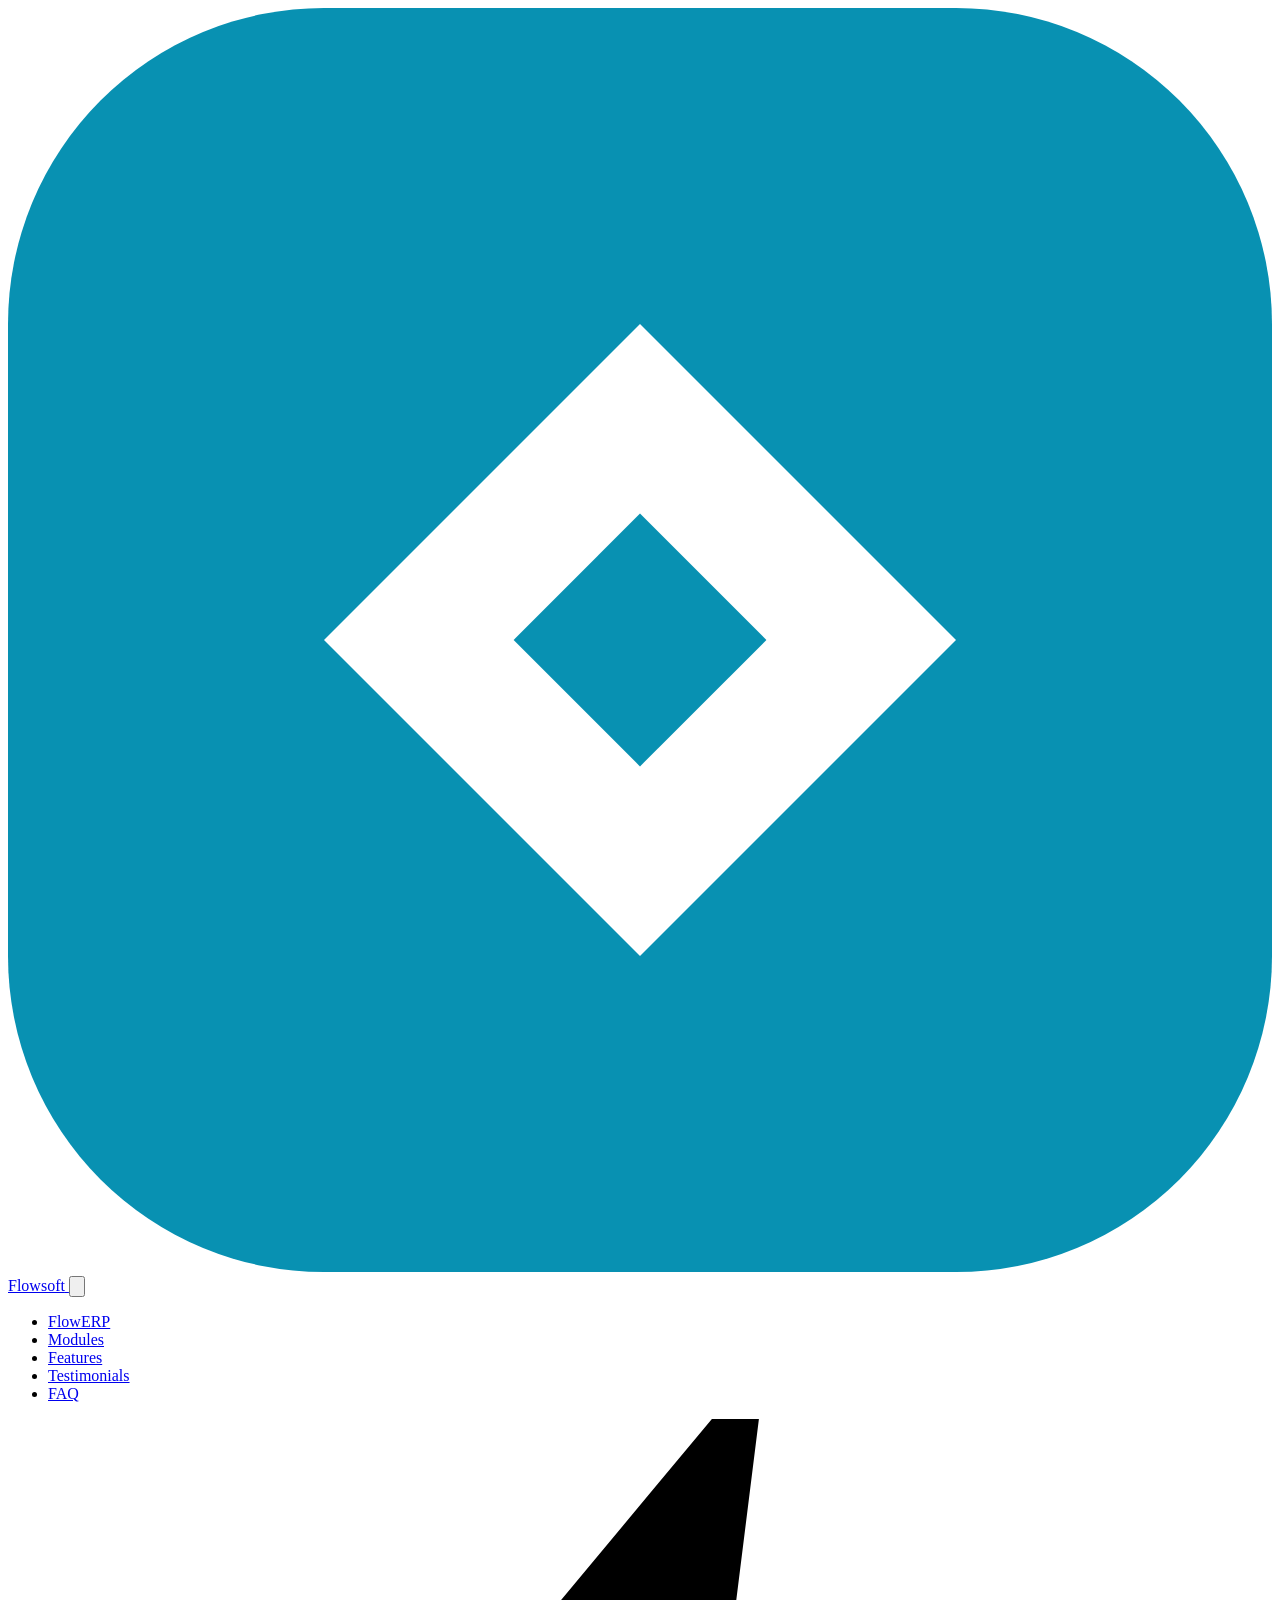
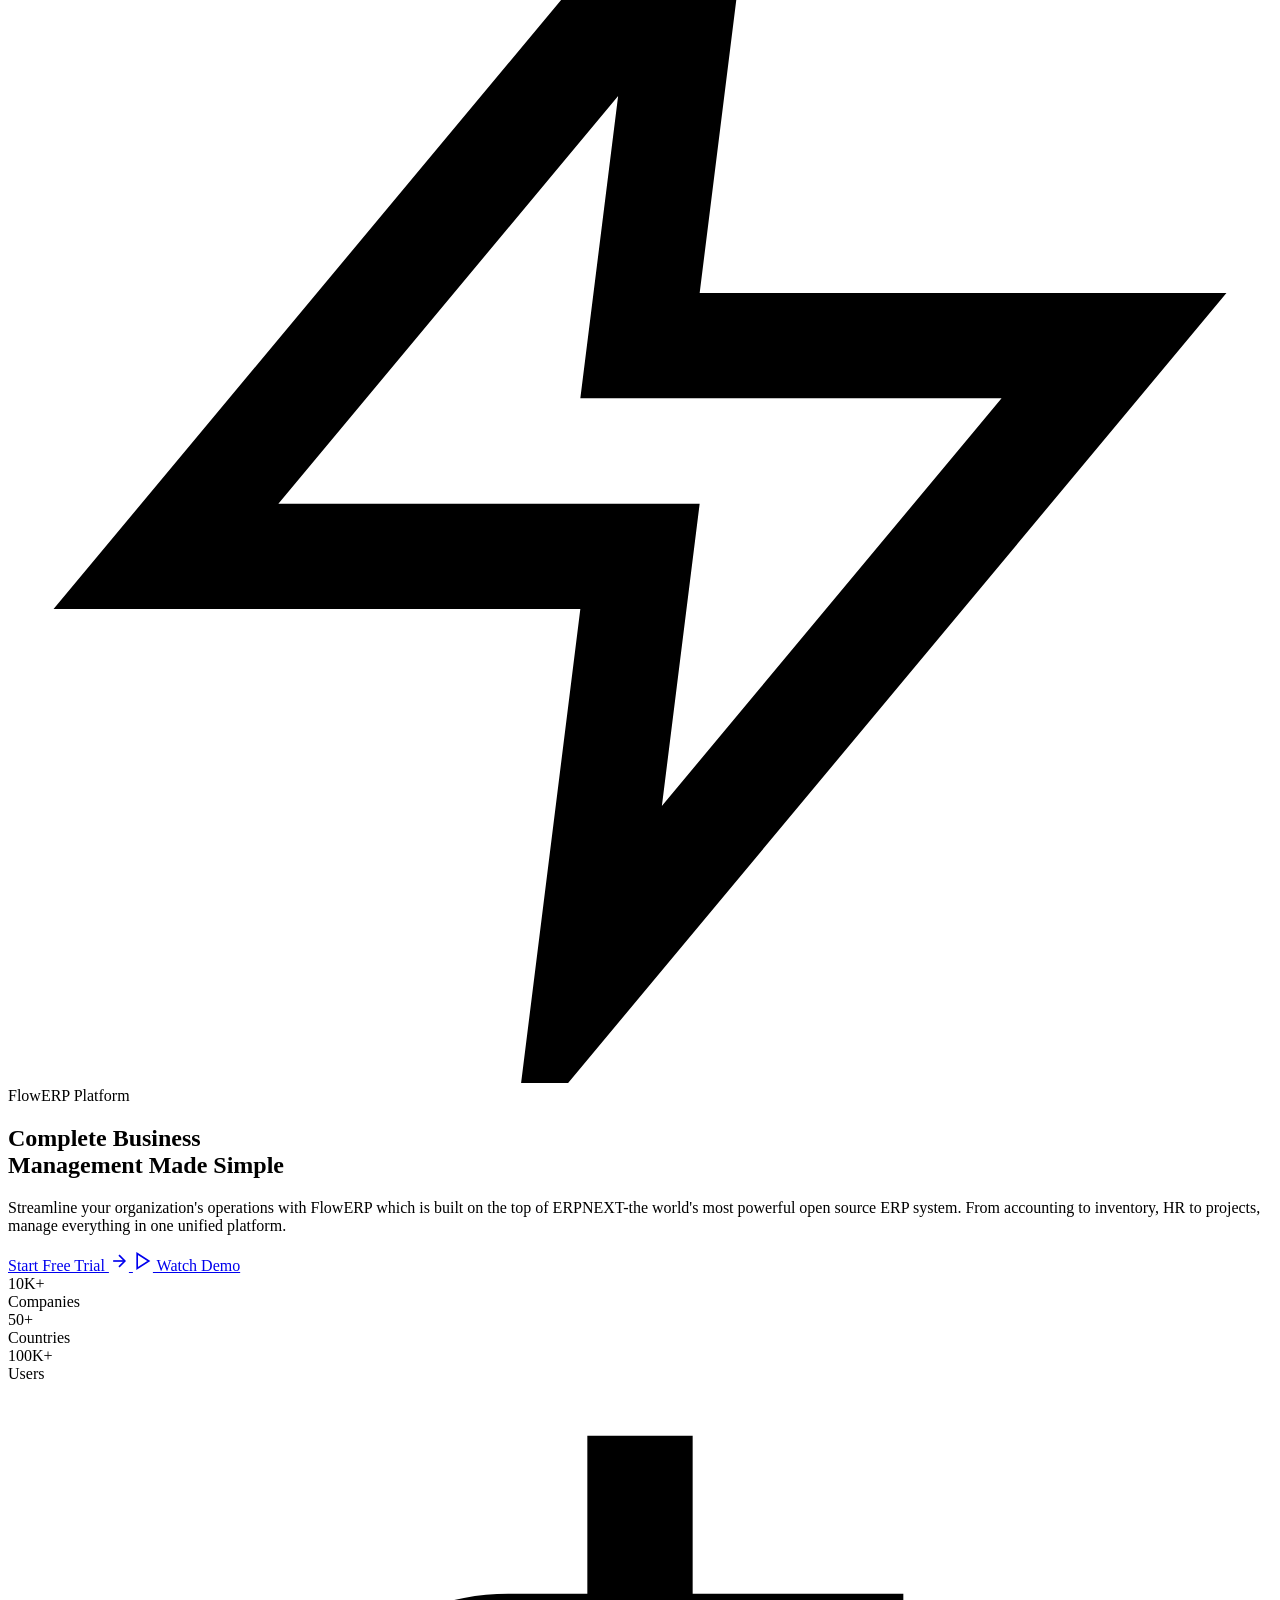
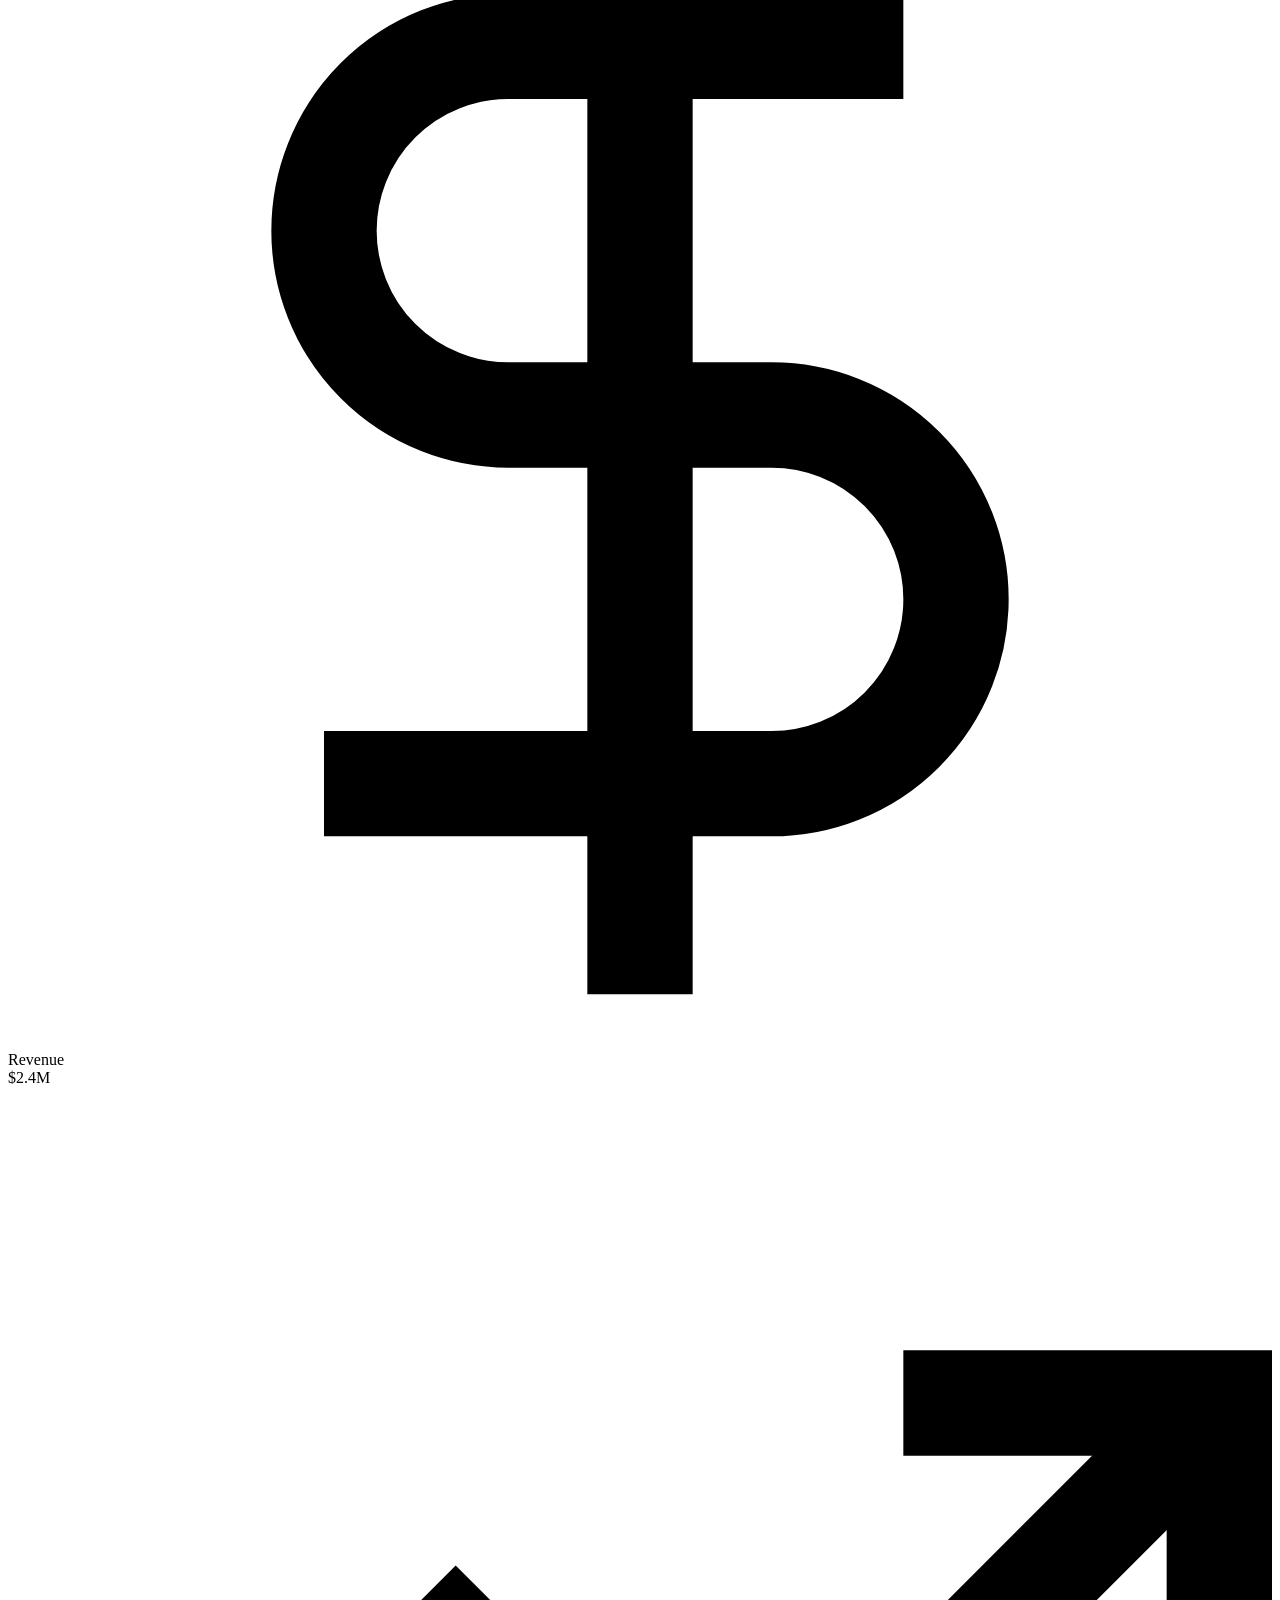
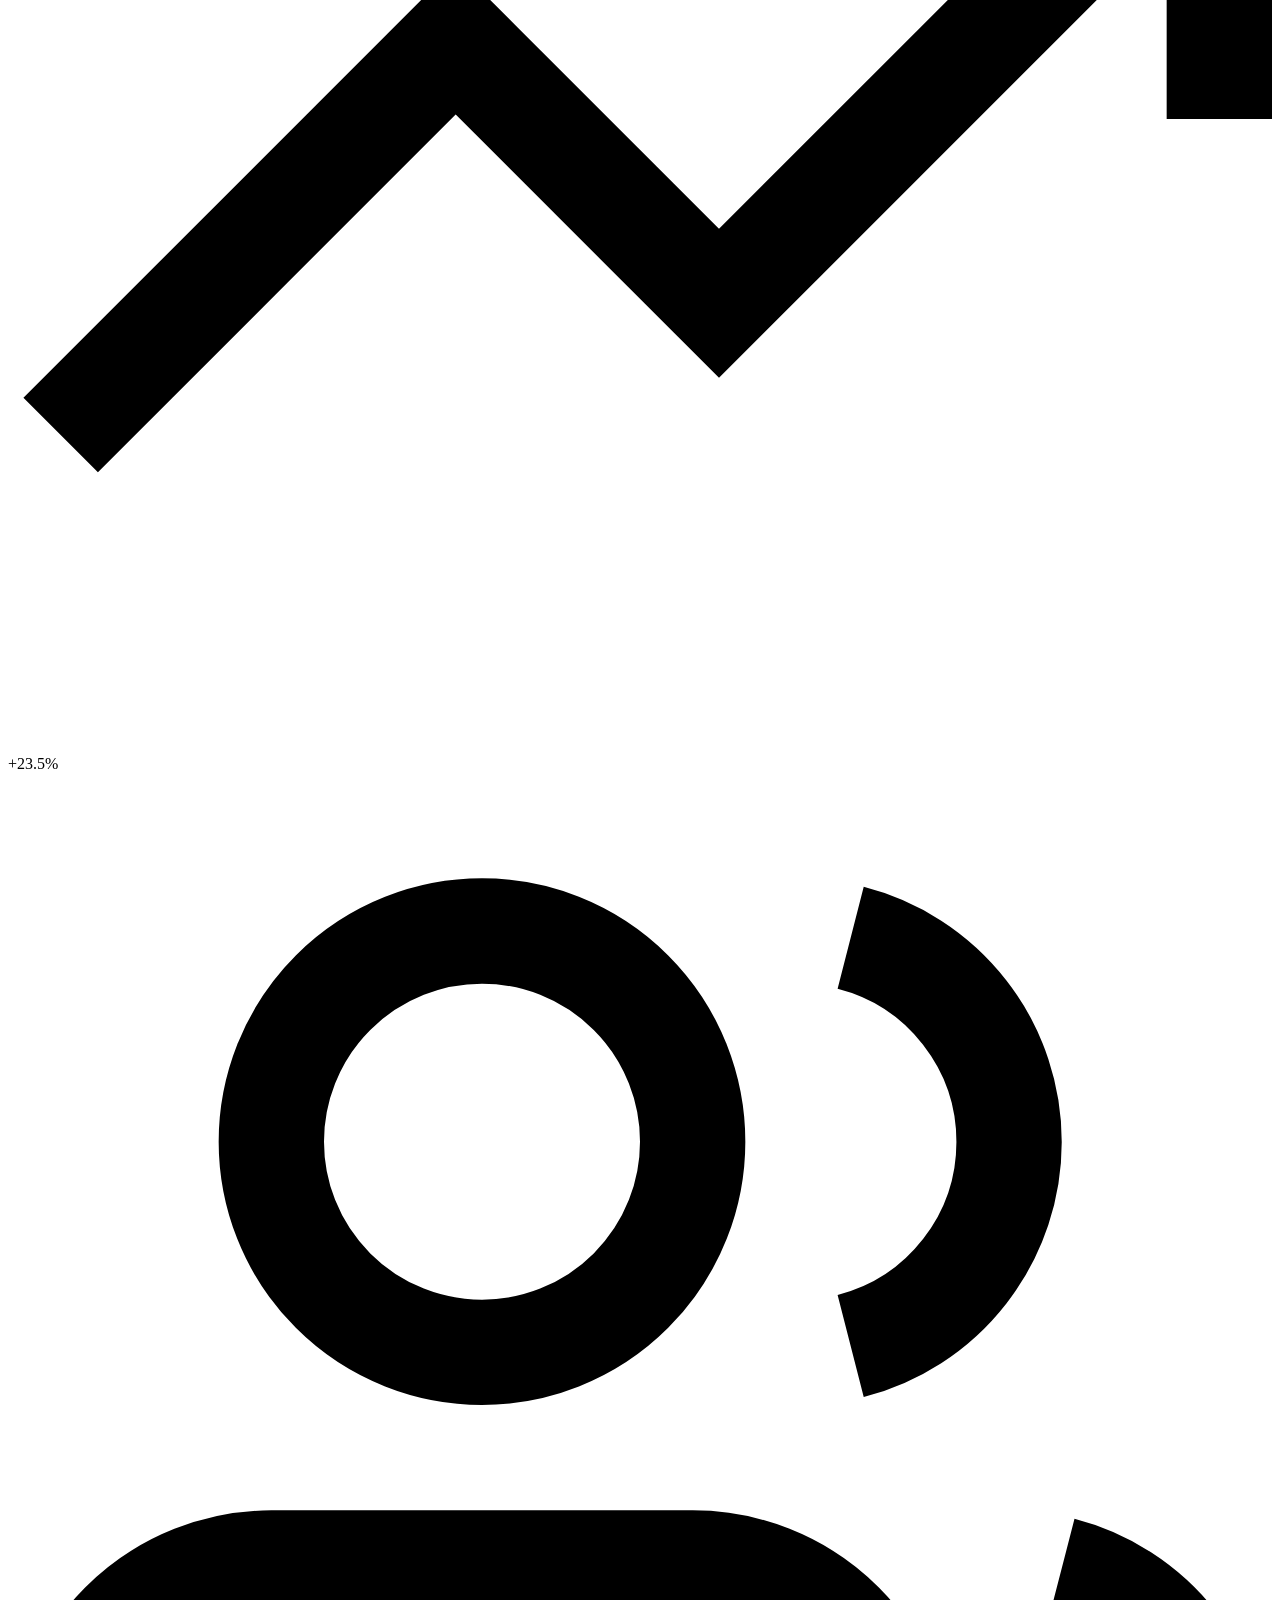
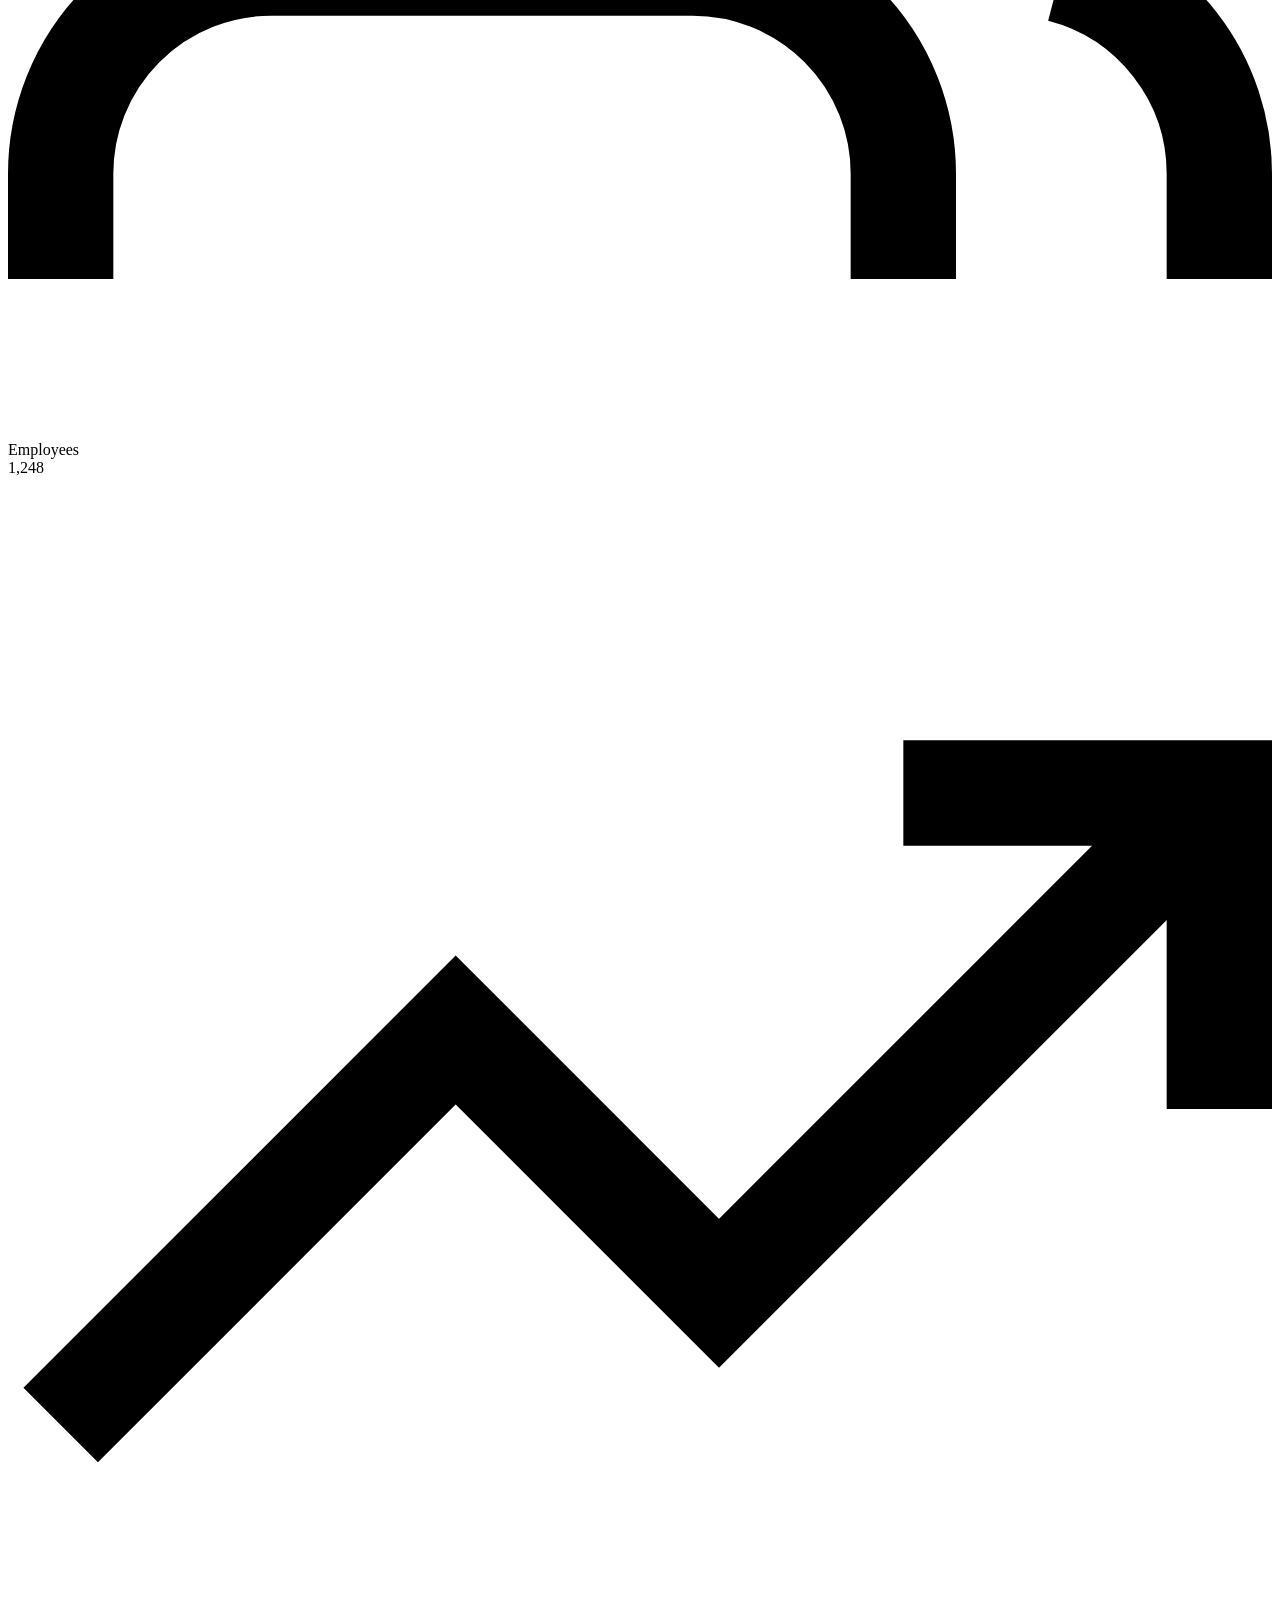
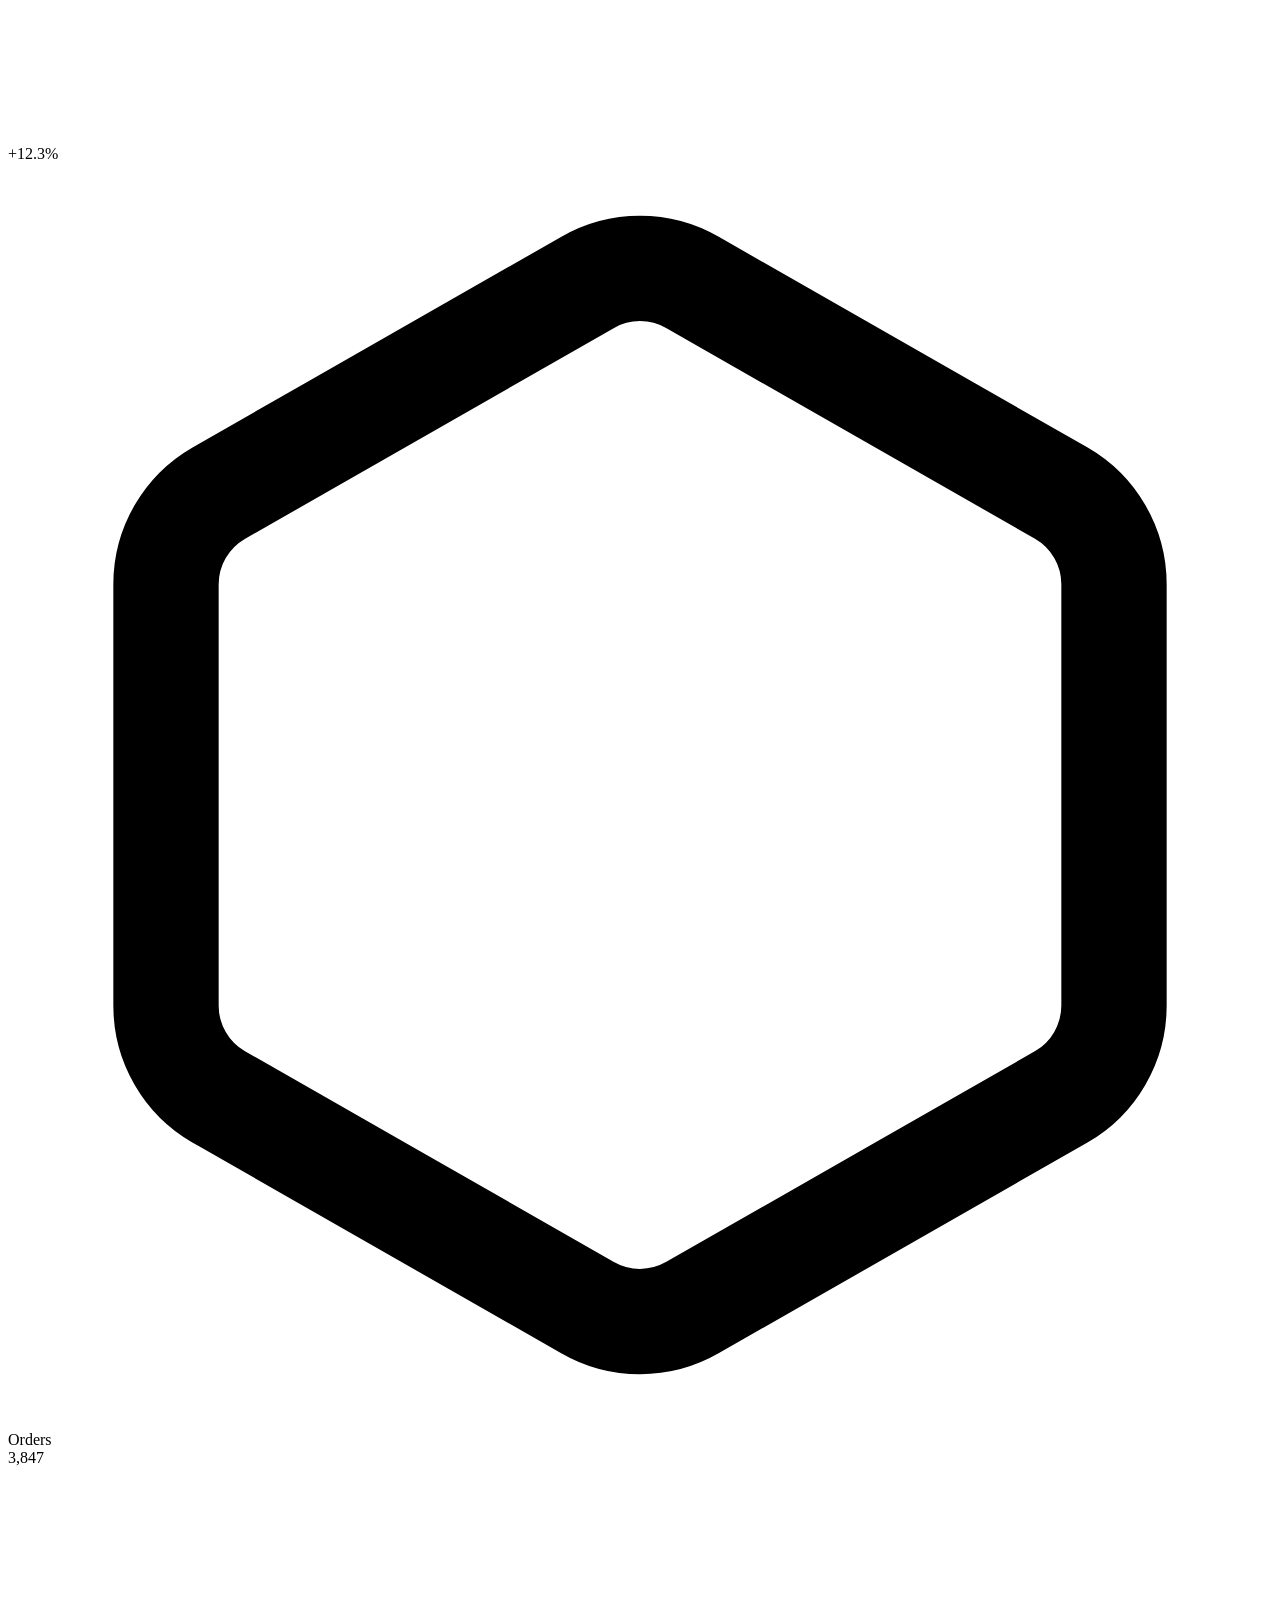
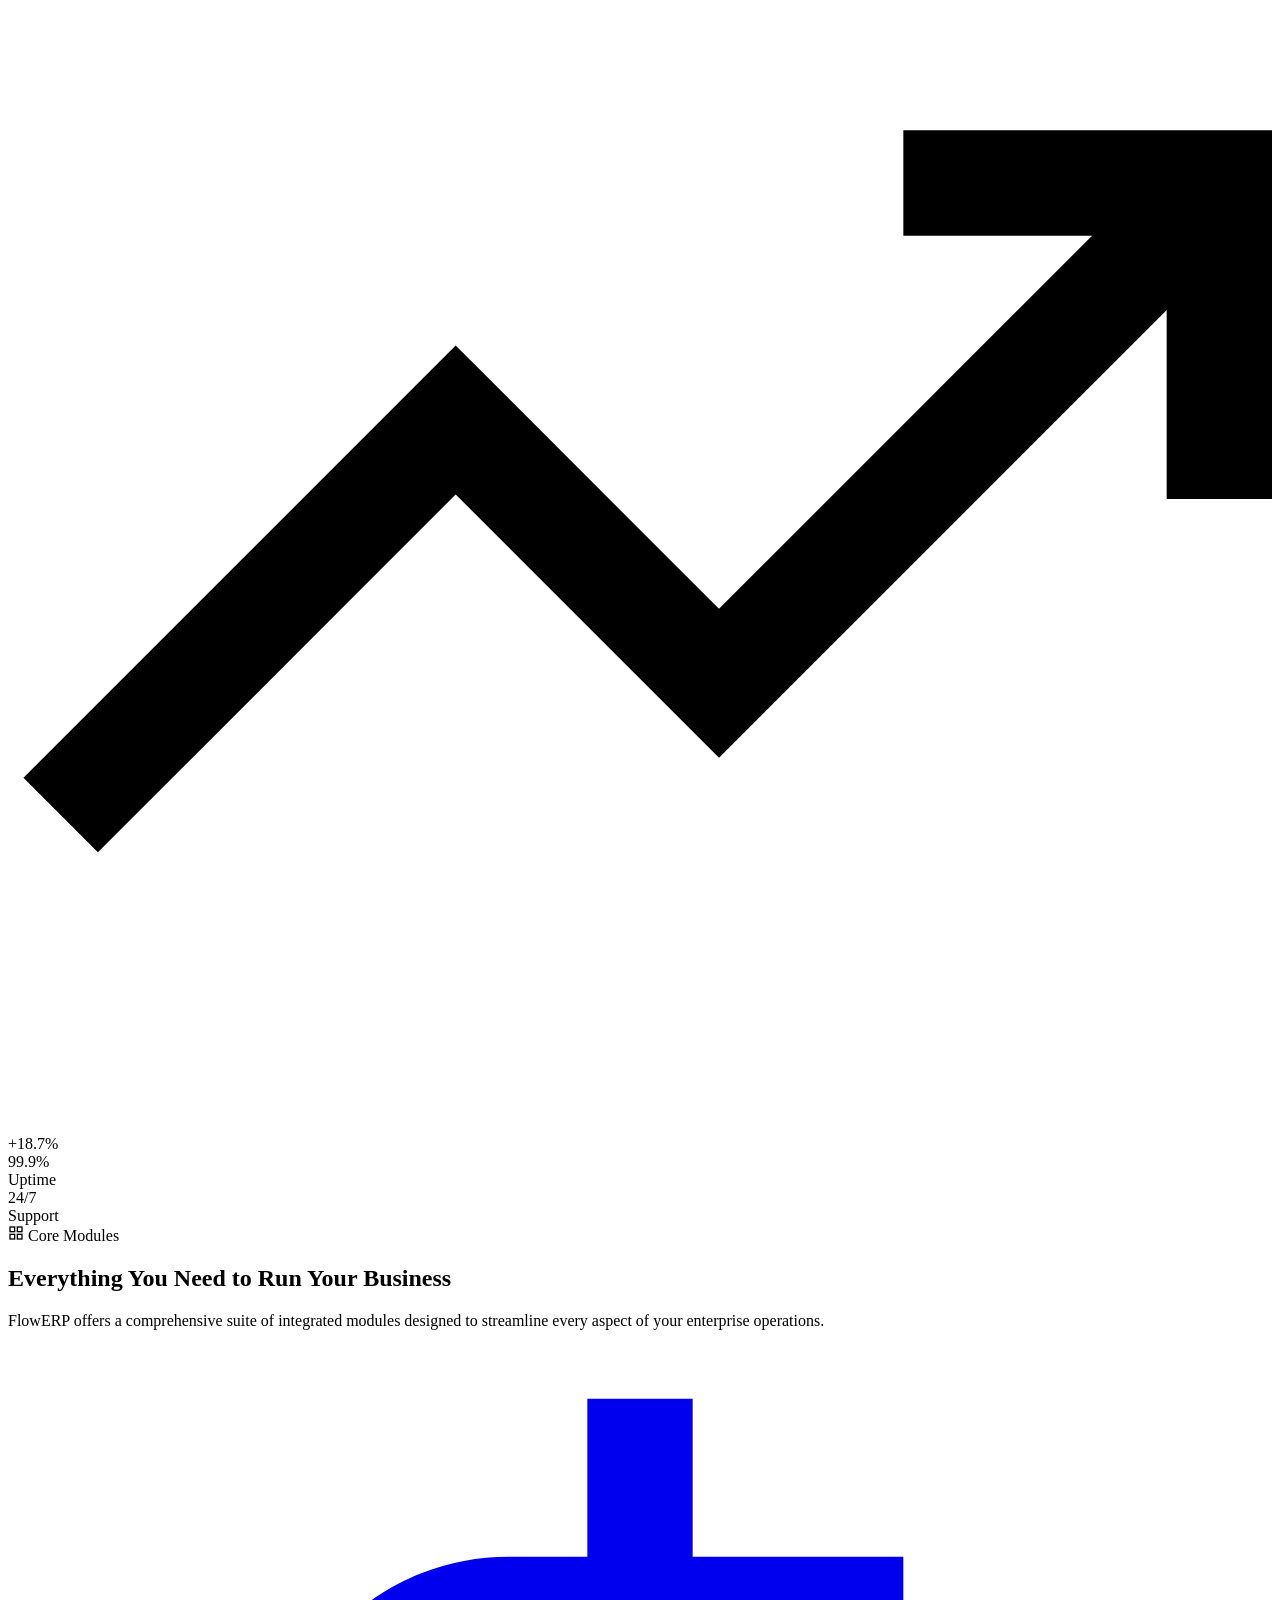
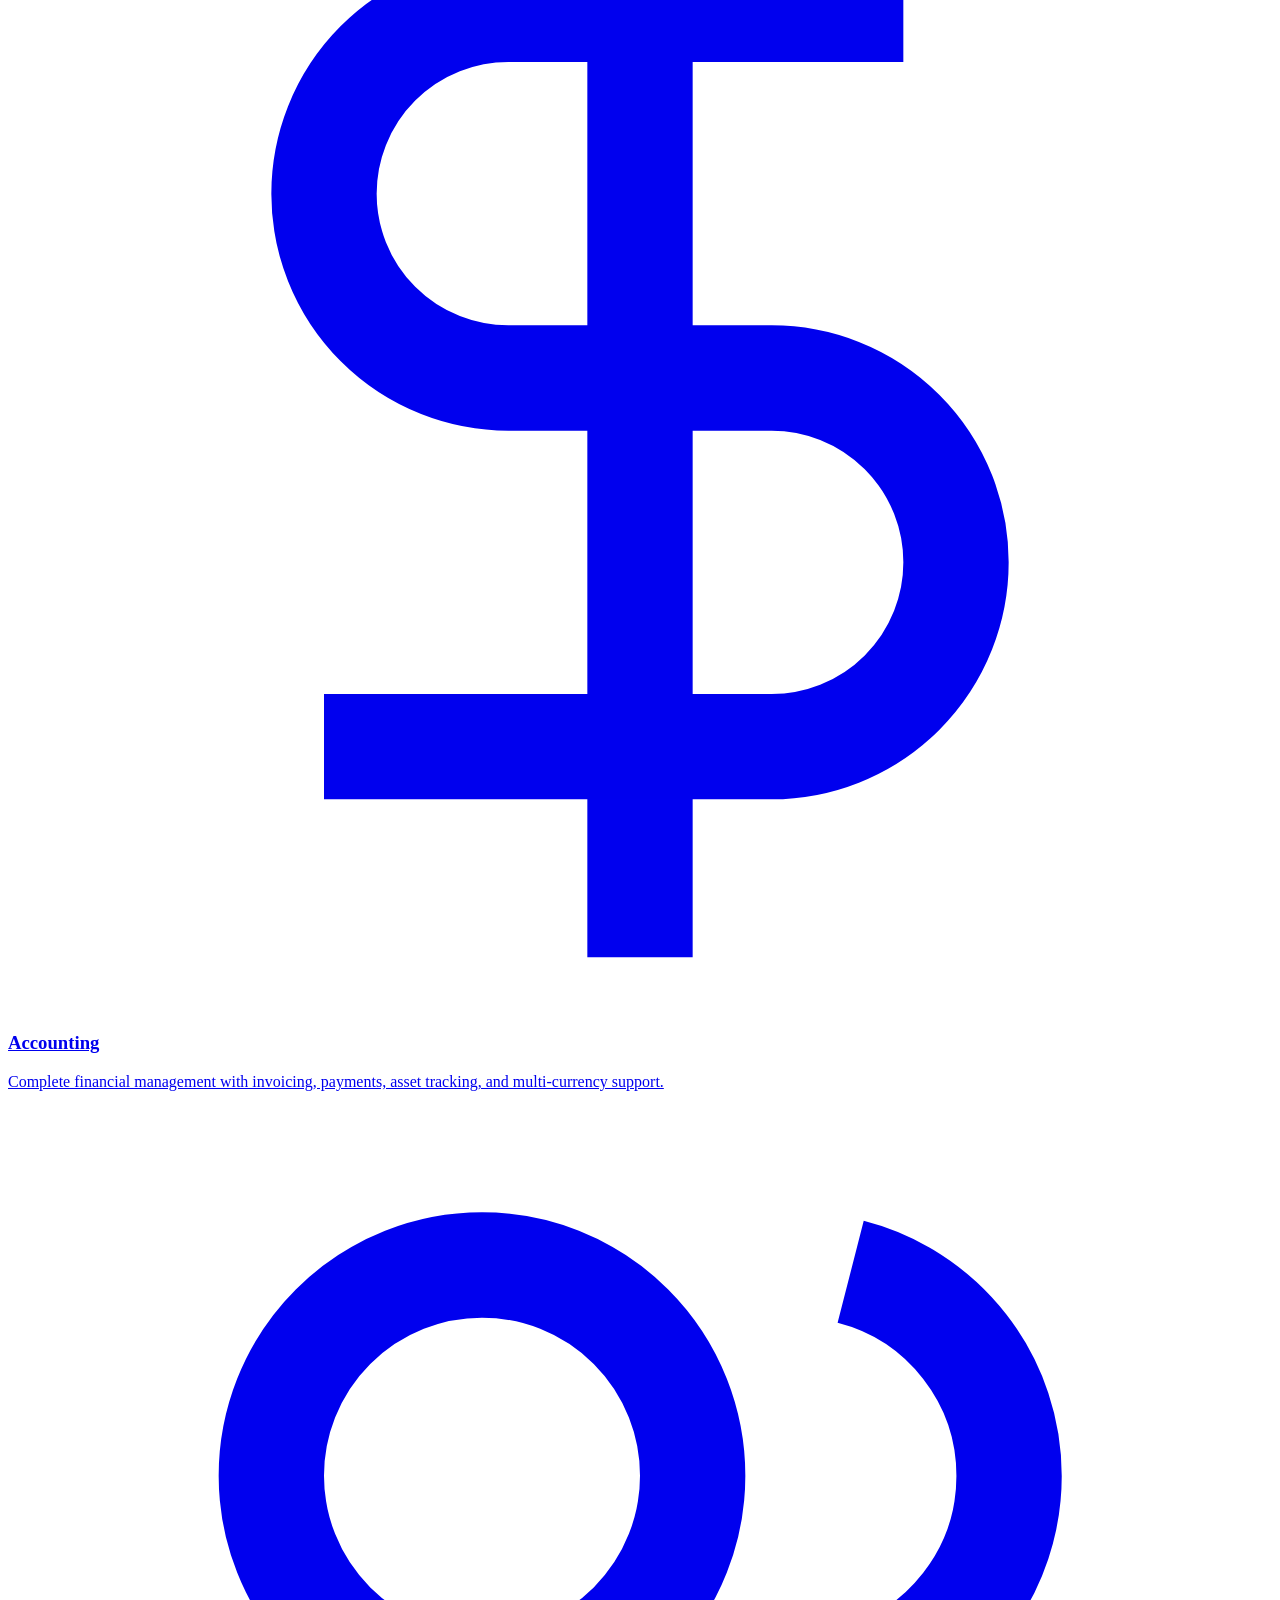
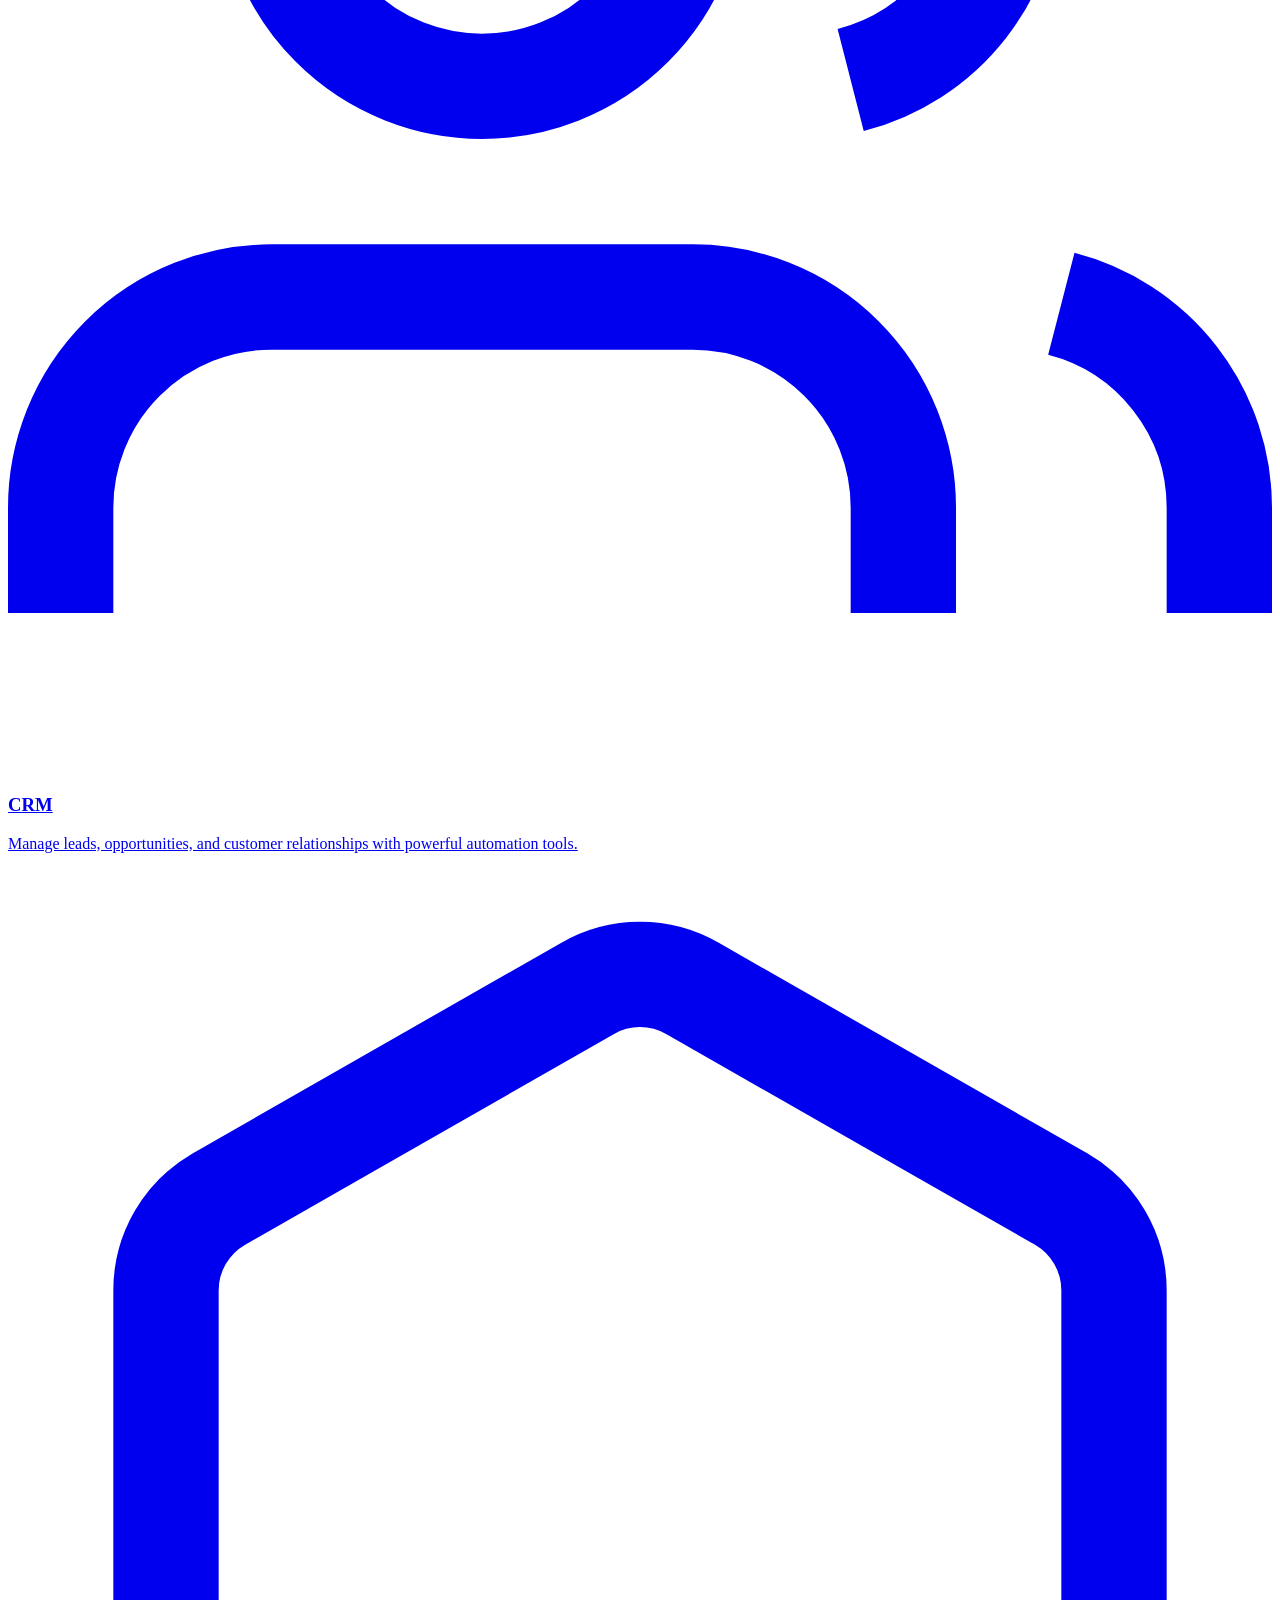
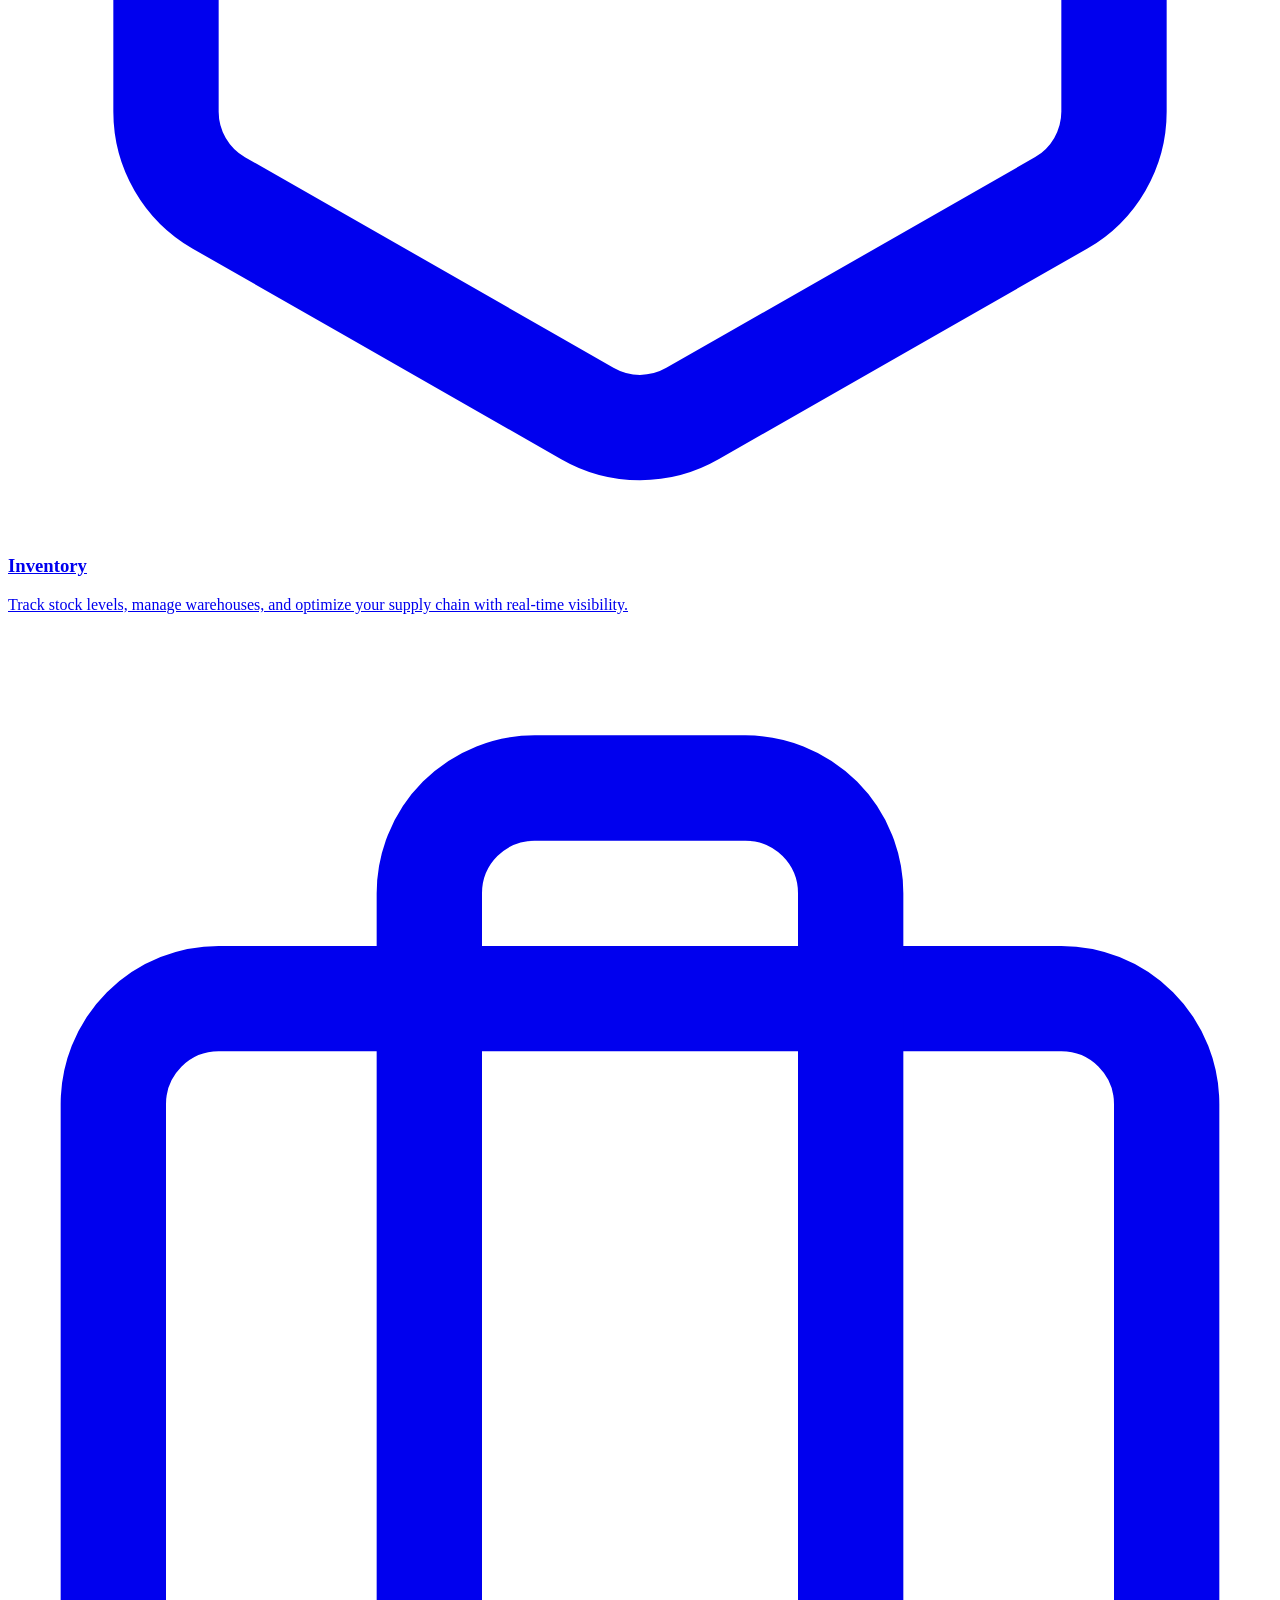
==== commit e474ef82: "Extract inline CSS/JS to external files for FlowERP theme compatibility" ====
--- a/index.html
+++ b/index.html
@@ -2,13 +2,25 @@
 <html lang="en">
 <head>
     <meta charset="UTF-8">
-    <meta name="viewport" content="width=device-width, initial-scale=1.0">
-    <title>ERPNext - Complete Business Management Solution</title>
+    <meta name="viewport" content="width=device-width, initial-scale=1.0, maximum-scale=1.0, user-scalable=no">
+    <title>FlowSoft - Complete Business Management Solutions</title>
     <link rel="preconnect" href="https://fonts.googleapis.com">
     <link rel="preconnect" href="https://fonts.gstatic.com" crossorigin>
 <link rel="stylesheet" href="https://fonts.googleapis.com/css2?family=Plus+Jakarta+Sans:wght@400;500;600;700;800&family=Space+Grotesk:wght@500;600;700&display=swap">
     <link rel="icon" type="image/svg+xml" href="data:image/svg+xml,%3Csvg viewBox='0 0 40 40' xmlns='http://www.w3.org/2000/svg'%3E%3Crect width='40' height='40' rx='10' fill='%230891b2'/%3E%3Cpath d='M10 20L20 10L30 20L20 30L10 20Z' fill='white'/%3E%3Cpath d='M20 16L24 20L20 24L16 20L20 16Z' fill='%230891b2'/%3E%3C/svg%3E">
-    <link rel="stylesheet" href="styles.css">
+    <!-- Styles loaded by FlowERP theme -->
+    <style>
+        * {
+            touch-action: manipulation;
+        }
+        html {
+            touch-action: manipulation;
+            -webkit-text-size-adjust: none;
+            -moz-text-size-adjust: none;
+            -ms-text-size-adjust: none;
+            text-size-adjust: none;
+        }
+    </style>
 </head>
 <body>
     <!-- Navigation -->
@@ -19,7 +31,7 @@
                 <path d="M10 20L20 10L30 20L20 30L10 20Z" fill="white"/>
                 <path d="M20 16L24 20L20 24L16 20L20 16Z" fill="#0891b2"/>
             </svg>
-            <span>ERPNext</span>
+            <span>Flowsoft</span>
         </a>
         <button class="nav-toggle" aria-label="Toggle menu">
             <svg class="icon-hamburger" viewBox="0 0 24 24" fill="none" stroke="currentColor" stroke-width="2">
@@ -33,7 +45,7 @@
             </svg>
         </button>
         <ul class="nav-links">
-            <li><a href="#hero">Home</a></li>
+            <li><a href="#hero">FlowERP</a></li>
             <li><a href="#modules">Modules</a></li>
             <li><a href="#features">Features</a></li>
             <li><a href="#testimonials">Testimonials</a></li>
@@ -49,14 +61,14 @@
                     <svg class="hero-badge-icon" viewBox="0 0 24 24" fill="none" stroke="currentColor" stroke-width="2">
                         <polygon points="13 2 3 14 12 14 11 22 21 10 12 10 13 2"></polygon>
                     </svg>
-                    Open Source ERP Platform
+                    FlowERP Platform
                 </div>
                 <h1>
                     Complete Business<br>
                     Management <span class="gradient-text">Made Simple</span>
                 </h1>
                 <p class="hero-description">
-                    Streamline your organization's operations with ERPNext—the world's most powerful open-source ERP system. From accounting to inventory, HR to projects, manage everything in one unified platform.
+                    Streamline your organization's operations with FlowERP which is built on the top of ERPNEXT-the world's most powerful open source ERP system. From accounting to inventory, HR to projects, manage everything in one unified platform.
                 </p>
                 <div class="hero-buttons">
                     <a href="#" class="btn btn-primary btn-large">
@@ -186,10 +198,10 @@
                 Core Modules
             </div>
             <h2 class="section-title">Everything You Need to Run Your Business</h2>
-            <p class="section-description">ERPNext offers a comprehensive suite of integrated modules designed to streamline every aspect of your enterprise operations.</p>
+            <p class="section-description">FlowERP offers a comprehensive suite of integrated modules designed to streamline every aspect of your enterprise operations.</p>
         </div>
         <div class="modules-grid">
-            <div class="module-card">
+            <a href="module-detail.html?module=accounting" class="module-card">
                 <div class="module-icon">
                     <svg viewBox="0 0 24 24" fill="none" stroke="currentColor" stroke-width="2">
                         <line x1="12" y1="1" x2="12" y2="23"></line>
@@ -198,8 +210,8 @@
                 </div>
                 <h3 class="module-title">Accounting</h3>
                 <p class="module-description">Complete financial management with invoicing, payments, asset tracking, and multi-currency support.</p>
-            </div>
-            <div class="module-card">
+            </a>
+            <a href="module-detail.html?module=crm" class="module-card">
                 <div class="module-icon">
                     <svg viewBox="0 0 24 24" fill="none" stroke="currentColor" stroke-width="2">
                         <path d="M17 21v-2a4 4 0 0 0-4-4H5a4 4 0 0 0-4 4v2"></path>
@@ -210,8 +222,8 @@
                 </div>
                 <h3 class="module-title">CRM</h3>
                 <p class="module-description">Manage leads, opportunities, and customer relationships with powerful automation tools.</p>
-            </div>
-            <div class="module-card">
+            </a>
+            <a href="module-detail.html?module=inventory" class="module-card">
                 <div class="module-icon">
                     <svg viewBox="0 0 24 24" fill="none" stroke="currentColor" stroke-width="2">
                         <path d="M21 16V8a2 2 0 0 0-1-1.73l-7-4a2 2 0 0 0-2 0l-7 4A2 2 0 0 0 3 8v8a2 2 0 0 0 1 1.73l7 4a2 2 0 0 0 2 0l7-4A2 2 0 0 0 21 16z"></path>
@@ -219,8 +231,8 @@
                 </div>
                 <h3 class="module-title">Inventory</h3>
                 <p class="module-description">Track stock levels, manage warehouses, and optimize your supply chain with real-time visibility.</p>
-            </div>
-            <div class="module-card">
+            </a>
+            <a href="module-detail.html?module=hr" class="module-card">
                 <div class="module-icon">
                     <svg viewBox="0 0 24 24" fill="none" stroke="currentColor" stroke-width="2">
                         <rect x="2" y="7" width="20" height="14" rx="2" ry="2"></rect>
@@ -229,8 +241,8 @@
                 </div>
                 <h3 class="module-title">HR & Payroll</h3>
                 <p class="module-description">Streamline employee management, recruitment, attendance, leaves, and payroll processing.</p>
-            </div>
-            <div class="module-card">
+            </a>
+            <a href="module-detail.html?module=projects" class="module-card">
                 <div class="module-icon">
                     <svg viewBox="0 0 24 24" fill="none" stroke="currentColor" stroke-width="2">
                         <path d="M2 3h6a4 4 0 0 1 4 4v14a3 3 0 0 0-3-3H2z"></path>
@@ -239,8 +251,8 @@
                 </div>
                 <h3 class="module-title">Projects</h3>
                 <p class="module-description">Plan, track, and deliver projects on time with Gantt charts, timesheets, and resource management.</p>
-            </div>
-            <div class="module-card">
+            </a>
+            <a href="module-detail.html?module=manufacturing" class="module-card">
                 <div class="module-icon">
                     <svg viewBox="0 0 24 24" fill="none" stroke="currentColor" stroke-width="2">
                         <path d="M14.7 6.3a1 1 0 0 0 0 1.4l1.6 1.6a1 1 0 0 0 1.4 0l3.77-3.77a6 6 0 0 1-7.94 7.94l-6.91 6.91a2.12 2.12 0 0 1-3-3l6.91-6.91a6 6 0 0 1 7.94-7.94l-3.76 3.76z"></path>
@@ -248,8 +260,8 @@
                 </div>
                 <h3 class="module-title">Manufacturing</h3>
                 <p class="module-description">Manage production planning, BOMs, work orders, and job cards for efficient manufacturing.</p>
-            </div>
-            <div class="module-card">
+            </a>
+            <a href="module-detail.html?module=ecommerce" class="module-card">
                 <div class="module-icon">
                     <svg viewBox="0 0 24 24" fill="none" stroke="currentColor" stroke-width="2">
                         <circle cx="9" cy="21" r="1"></circle>
@@ -259,8 +271,8 @@
                 </div>
                 <h3 class="module-title">E-Commerce</h3>
                 <p class="module-description">Build your online store with integrated shopping cart, payments, and order management.</p>
-            </div>
-            <div class="module-card">
+            </a>
+            <a href="module-detail.html?module=website" class="module-card">
                 <div class="module-icon">
                     <svg viewBox="0 0 24 24" fill="none" stroke="currentColor" stroke-width="2">
                         <polyline points="16 18 22 12 16 6"></polyline>
@@ -269,7 +281,7 @@
                 </div>
                 <h3 class="module-title">Website Builder</h3>
                 <p class="module-description">Create beautiful websites and web pages with drag-and-drop tools and SEO optimization.</p>
-            </div>
+            </a>
         </div>
     </section>
 
@@ -286,7 +298,7 @@
             <p class="section-description">Powerful capabilities that help you work smarter, faster, and more efficiently.</p>
         </div>
         <div class="features-grid">
-            <div class="feature-card">
+            <a href="feature-detail.html?feature=roles" class="feature-card">
                 <div class="feature-icon">
                     <svg viewBox="0 0 24 24" fill="none" stroke="currentColor" stroke-width="2">
                         <rect x="3" y="11" width="18" height="11" rx="2" ry="2"></rect>
@@ -295,8 +307,8 @@
                 </div>
                 <h3 class="feature-title">Role-Based Access</h3>
                 <p class="feature-description">Granular permissions ensure the right people see the right data. Control access at field, document, and module levels.</p>
-            </div>
-            <div class="feature-card">
+            </a>
+            <a href="feature-detail.html?feature=reports" class="feature-card">
                 <div class="feature-icon">
                     <svg viewBox="0 0 24 24" fill="none" stroke="currentColor" stroke-width="2">
                         <line x1="18" y1="20" x2="18" y2="10"></line>
@@ -306,8 +318,8 @@
                 </div>
                 <h3 class="feature-title">Custom Reports</h3>
                 <p class="feature-description">Build any report you need with our powerful report builder. Generate insights with just a few clicks.</p>
-            </div>
-            <div class="feature-card">
+            </a>
+            <a href="feature-detail.html?feature=currency" class="feature-card">
                 <div class="feature-icon">
                     <svg viewBox="0 0 24 24" fill="none" stroke="currentColor" stroke-width="2">
                         <circle cx="12" cy="12" r="10"></circle>
@@ -316,8 +328,8 @@
                 </div>
                 <h3 class="feature-title">Multi-Currency</h3>
                 <p class="feature-description">Conduct business globally with support for multiple currencies, exchange rates, and international transactions.</p>
-            </div>
-            <div class="feature-card">
+            </a>
+            <a href="feature-detail.html?feature=tax" class="feature-card">
                 <div class="feature-icon">
                     <svg viewBox="0 0 24 24" fill="none" stroke="currentColor" stroke-width="2">
                         <path d="M12 22s8-4 8-10V5l-8-3-8 3v7c0 6 8 10 8 10z"></path>
@@ -325,8 +337,8 @@
                 </div>
                 <h3 class="feature-title">Tax Compliance</h3>
                 <p class="feature-description">Stay compliant with GST, VAT, and local tax regulations. Automatic tax calculations and filing support.</p>
-            </div>
-            <div class="feature-card">
+            </a>
+            <a href="feature-detail.html?feature=workflow" class="feature-card">
                 <div class="feature-icon">
                     <svg viewBox="0 0 24 24" fill="none" stroke="currentColor" stroke-width="2">
                         <path d="M18 8A6 6 0 0 0 6 8c0 7-3 9-3 9h18s-3-2-3-9"></path>
@@ -335,8 +347,8 @@
                 </div>
                 <h3 class="feature-title">Workflow Automation</h3>
                 <p class="feature-description">Automate repetitive tasks with powerful workflow engine. Set approvals, alerts, and custom business logic.</p>
-            </div>
-            <div class="feature-card">
+            </a>
+            <a href="feature-detail.html?feature=api" class="feature-card">
                 <div class="feature-icon">
                     <svg viewBox="0 0 24 24" fill="none" stroke="currentColor" stroke-width="2">
                         <path d="M21 15v4a2 2 0 0 1-2 2H5a2 2 0 0 1-2-2v-4"></path>
@@ -345,8 +357,8 @@
                     </svg>
                 </div>
                 <h3 class="feature-title">API Integration</h3>
-                <p class="feature-description">Connect ERPNext with your existing tools via REST API. Build custom integrations and automations.</p>
-            </div>
+                <p class="feature-description">Connect FlowERP with your existing tools via REST API. Build custom integrations and automations.</p>
+            </a>
         </div>
     </section>
 
@@ -382,11 +394,11 @@
                 Testimonials
             </div>
             <h2 class="section-title">Trusted by Businesses Worldwide</h2>
-            <p class="section-description">See what our customers have to say about their ERPNext experience.</p>
+            <p class="section-description">See what our customers have to say about their FlowERP experience.</p>
         </div>
         <div class="testimonials-grid">
             <div class="testimonial-card">
-                <p class="testimonial-quote">ERPNext transformed how we manage our manufacturing operations. The production planning module saved us countless hours and reduced errors dramatically.</p>
+                <p class="testimonial-quote">FlowERP transformed how we manage our manufacturing operations. The production planning module saved us countless hours and reduced errors dramatically.</p>
                 <div class="testimonial-author">
                     <div class="testimonial-avatar">RS</div>
                     <div class="testimonial-info">
@@ -396,7 +408,7 @@
                 </div>
             </div>
             <div class="testimonial-card">
-                <p class="testimonial-quote">As a growing startup, we needed an affordable yet powerful ERP. ERPNext exceeded our expectations with its flexibility and comprehensive feature set.</p>
+                <p class="testimonial-quote">As a growing startup, we needed an affordable yet powerful ERP. FlowERP exceeded our expectations with its flexibility and comprehensive feature set.</p>
                 <div class="testimonial-author">
                     <div class="testimonial-avatar">MK</div>
                     <div class="testimonial-info">
@@ -406,7 +418,7 @@
                 </div>
             </div>
             <div class="testimonial-card">
-                <p class="testimonial-quote">The open-source nature of ERPNext means we have complete control over our data. The community support is incredible and the documentation is thorough.</p>
+                <p class="testimonial-quote">The open-source nature of FlowERP means we have complete control over our data. The community support is incredible and the documentation is thorough.</p>
                 <div class="testimonial-author">
                     <div class="testimonial-avatar">JC</div>
                     <div class="testimonial-info">
@@ -430,62 +442,62 @@
                 FAQ
             </div>
             <h2 class="section-title">Frequently Asked Questions</h2>
-            <p class="section-description">Everything you need to know about ERPNext.</p>
+            <p class="section-description">Everything you need to know about FlowERP.</p>
         </div>
         <div class="faq-container">
             <div class="faq-item">
                 <div class="faq-question">
-                    What is ERPNext and who is it for?
+                    What is FlowERP and who is it for?
                     <svg viewBox="0 0 24 24" fill="none" stroke="currentColor" stroke-width="2">
                         <polyline points="6 9 12 15 18 9"></polyline>
                     </svg>
                 </div>
                 <div class="faq-answer">
-                    <p>ERPNext is a free, open-source ERP system designed for small and medium businesses. It covers all aspects of business management including accounting, inventory, CRM, HR, projects, and more. Whether you're a startup or an established company, ERPNext scales to meet your needs.</p>
+                    <p>FlowERP is a free, open-source ERP system designed for small and medium businesses. It covers all aspects of business management including accounting, inventory, CRM, HR, projects, and more. Whether you're a startup or an established company, FlowERP scales to meet your needs.</p>
                 </div>
             </div>
             <div class="faq-item">
                 <div class="faq-question">
-                    Is ERPNext really free to use?
+                    How much does FlowERP cost?
                     <svg viewBox="0 0 24 24" fill="none" stroke="currentColor" stroke-width="2">
                         <polyline points="6 9 12 15 18 9"></polyline>
                     </svg>
                 </div>
                 <div class="faq-answer">
-                    <p>Yes! ERPNext is 100% free and open-source under the GNU General Public License. You can download, install, and use it without any licensing fees. You only pay for hosting, implementation, and customization if needed.</p>
+                    <p>FlowERP pricing is based on your usage, support needs, and customization requirements.</p>
                 </div>
             </div>
             <div class="faq-item">
                 <div class="faq-question">
-                    Can ERPNext handle multiple companies?
+                    Can FlowERP handle multiple companies?
                     <svg viewBox="0 0 24 24" fill="none" stroke="currentColor" stroke-width="2">
                         <polyline points="6 9 12 15 18 9"></polyline>
                     </svg>
                 </div>
                 <div class="faq-answer">
-                    <p>Absolutely! ERPNext supports managing multiple companies within a single installation. Each company can have its own chart of accounts, warehouses, and settings while sharing common master data like suppliers and items.</p>
+                    <p>Absolutely! FlowERP supports managing multiple companies within a single installation. Each company can have its own chart of accounts, warehouses, and settings while sharing common master data like suppliers and items.</p>
                 </div>
             </div>
             <div class="faq-item">
                 <div class="faq-question">
-                    Is my data secure with ERPNext?
+                    Is my data secure with FlowERP?
                     <svg viewBox="0 0 24 24" fill="none" stroke="currentColor" stroke-width="2">
                         <polyline points="6 9 12 15 18 9"></polyline>
                     </svg>
                 </div>
                 <div class="faq-answer">
-                    <p>Security is a top priority. ERPNext offers role-based access control, encrypted data storage, secure authentication, and regular security updates. Since you host your own instance, you have complete control over your data.</p>
+                    <p>Security is a top priority. FlowERP offers role-based access control, encrypted data storage, secure authentication, and regular security updates. Since you host your own instance, you have complete control over your data.</p>
                 </div>
             </div>
             <div class="faq-item">
                 <div class="faq-question">
-                    Can I customize ERPNext for my business needs?
+                    Can I customize FlowERP for my business needs?
                     <svg viewBox="0 0 24 24" fill="none" stroke="currentColor" stroke-width="2">
                         <polyline points="6 9 12 15 18 9"></polyline>
                     </svg>
                 </div>
                 <div class="faq-answer">
-                    <p>Yes! ERPNext is highly customizable. You can add custom fields, create new doctypes, build custom reports, and modify workflows without touching the core code. For deeper customizations, you can extend the system with custom apps.</p>
+                    <p>Yes! FlowERP is highly customizable. You can add custom fields, create new doctypes, build custom reports, and modify workflows without touching the core code. For deeper customizations, you can extend the system with custom apps.</p>
                 </div>
             </div>
         </div>
@@ -495,7 +507,7 @@
     <section class="cta">
         <div class="cta-content">
             <h2>Ready to Transform Your Business?</h2>
-            <p>Join thousands of companies using ERPNext to streamline their operations and grow faster.</p>
+            <p>Join thousands of companies using FlowERP to streamline their operations and grow faster.</p>
             <div class="cta-buttons">
                 <a href="#" class="btn btn-primary btn-large">
                     Start Free Trial
@@ -519,9 +531,9 @@
                         <path d="M10 20L20 10L30 20L20 30L10 20Z" fill="#0891b2"/>
                         <path d="M20 16L24 20L20 24L16 20L20 16Z" fill="white"/>
                     </svg>
-                    <span>ERPNext</span>
-                </div>
-                <p>The world's most popular open-source ERP system. Trusted by businesses worldwide for comprehensive business management.</p>
+                    <span>Flowsoft</span>
+                </div>
+                <p>Powering Your Digital Transformation.</p>
                 <div class="footer-social">
                     <a href="#">
                         <svg viewBox="0 0 24 24" fill="currentColor">
@@ -577,7 +589,7 @@
             </div>
         </div>
         <div class="footer-bottom">
-            <p>© 2026 ERPNext. All rights reserved. Open Source under GNU GPL.</p>
+            <p>© 2026 Flowsoft. All rights reserved. Open Source under GNU GPL.</p>
             <div class="footer-bottom-links">
                 <a href="#">Privacy Policy</a>
                 <a href="#">Terms of Service</a>
@@ -586,6 +598,6 @@
         </div>
     </footer>
 
-    <script src="script.js?v=2"></script>
+    <!-- Scripts loaded by FlowERP theme -->
 </body>
 </html>
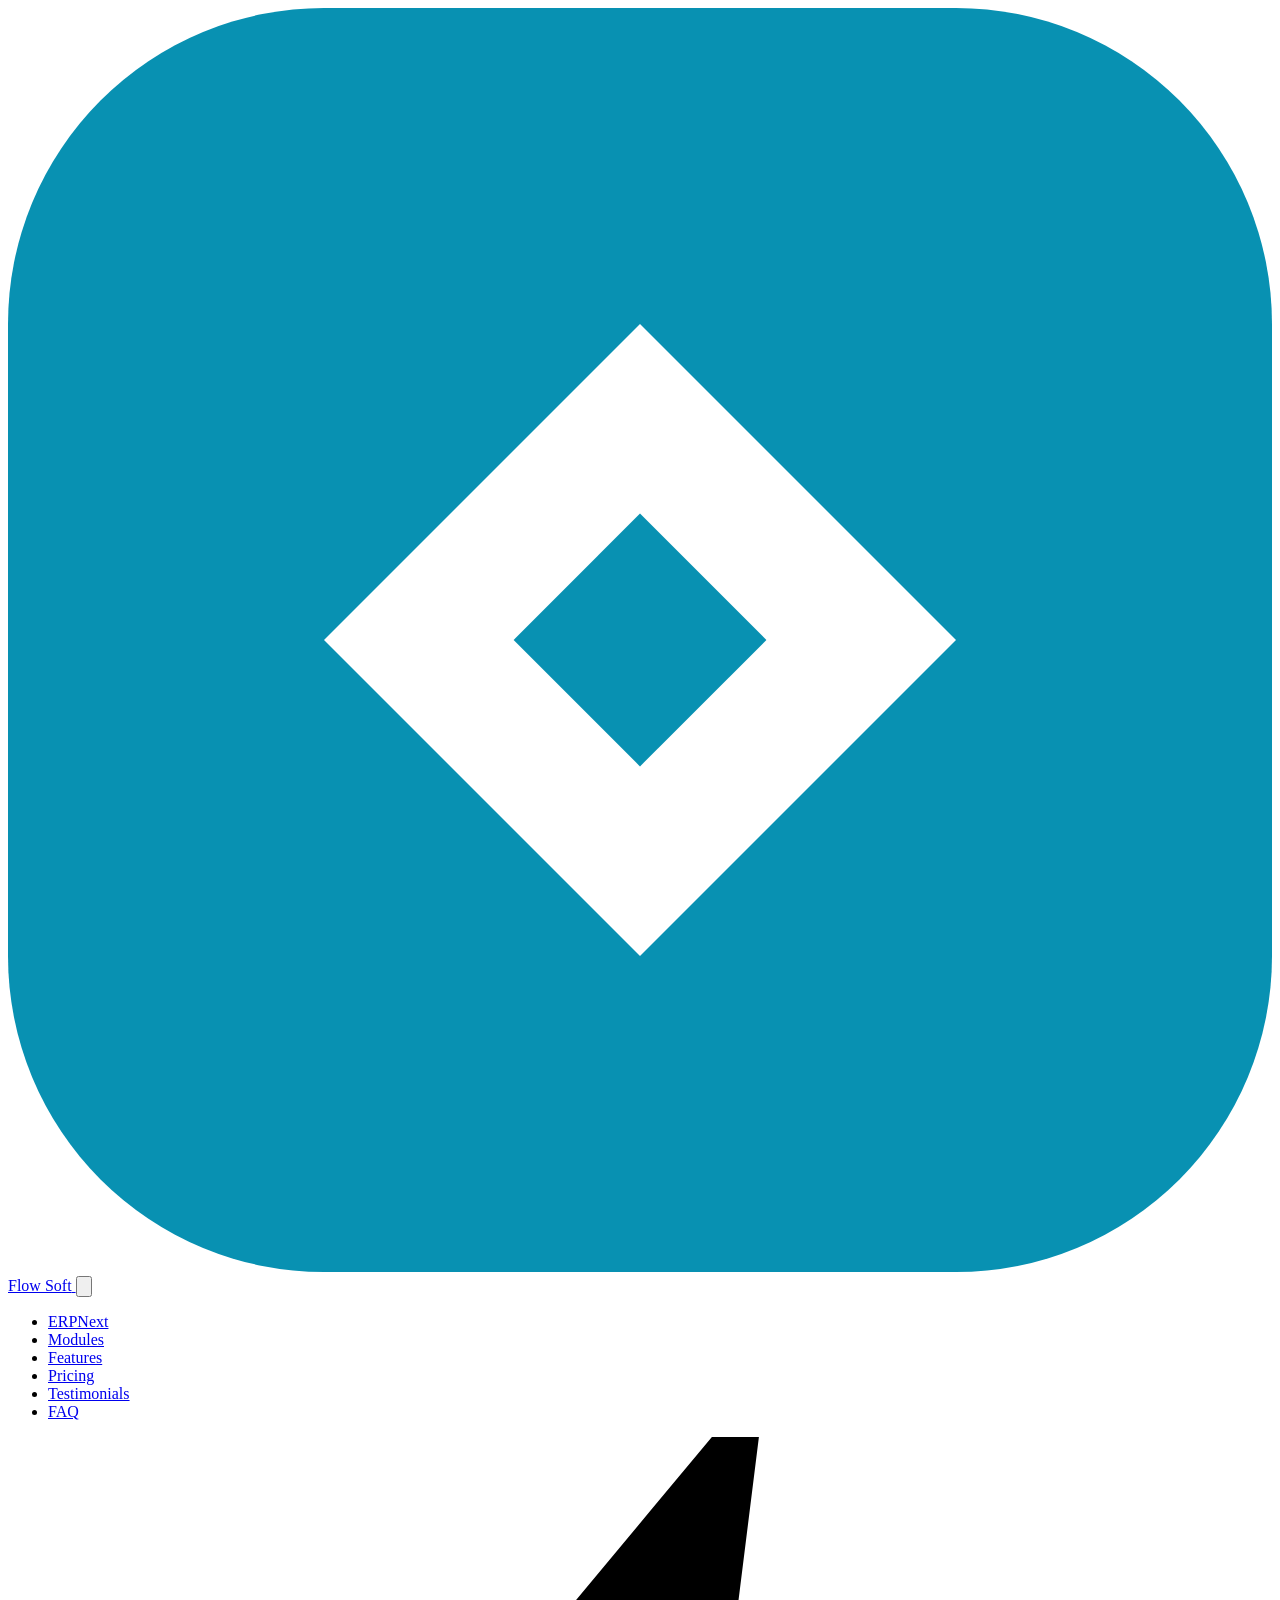
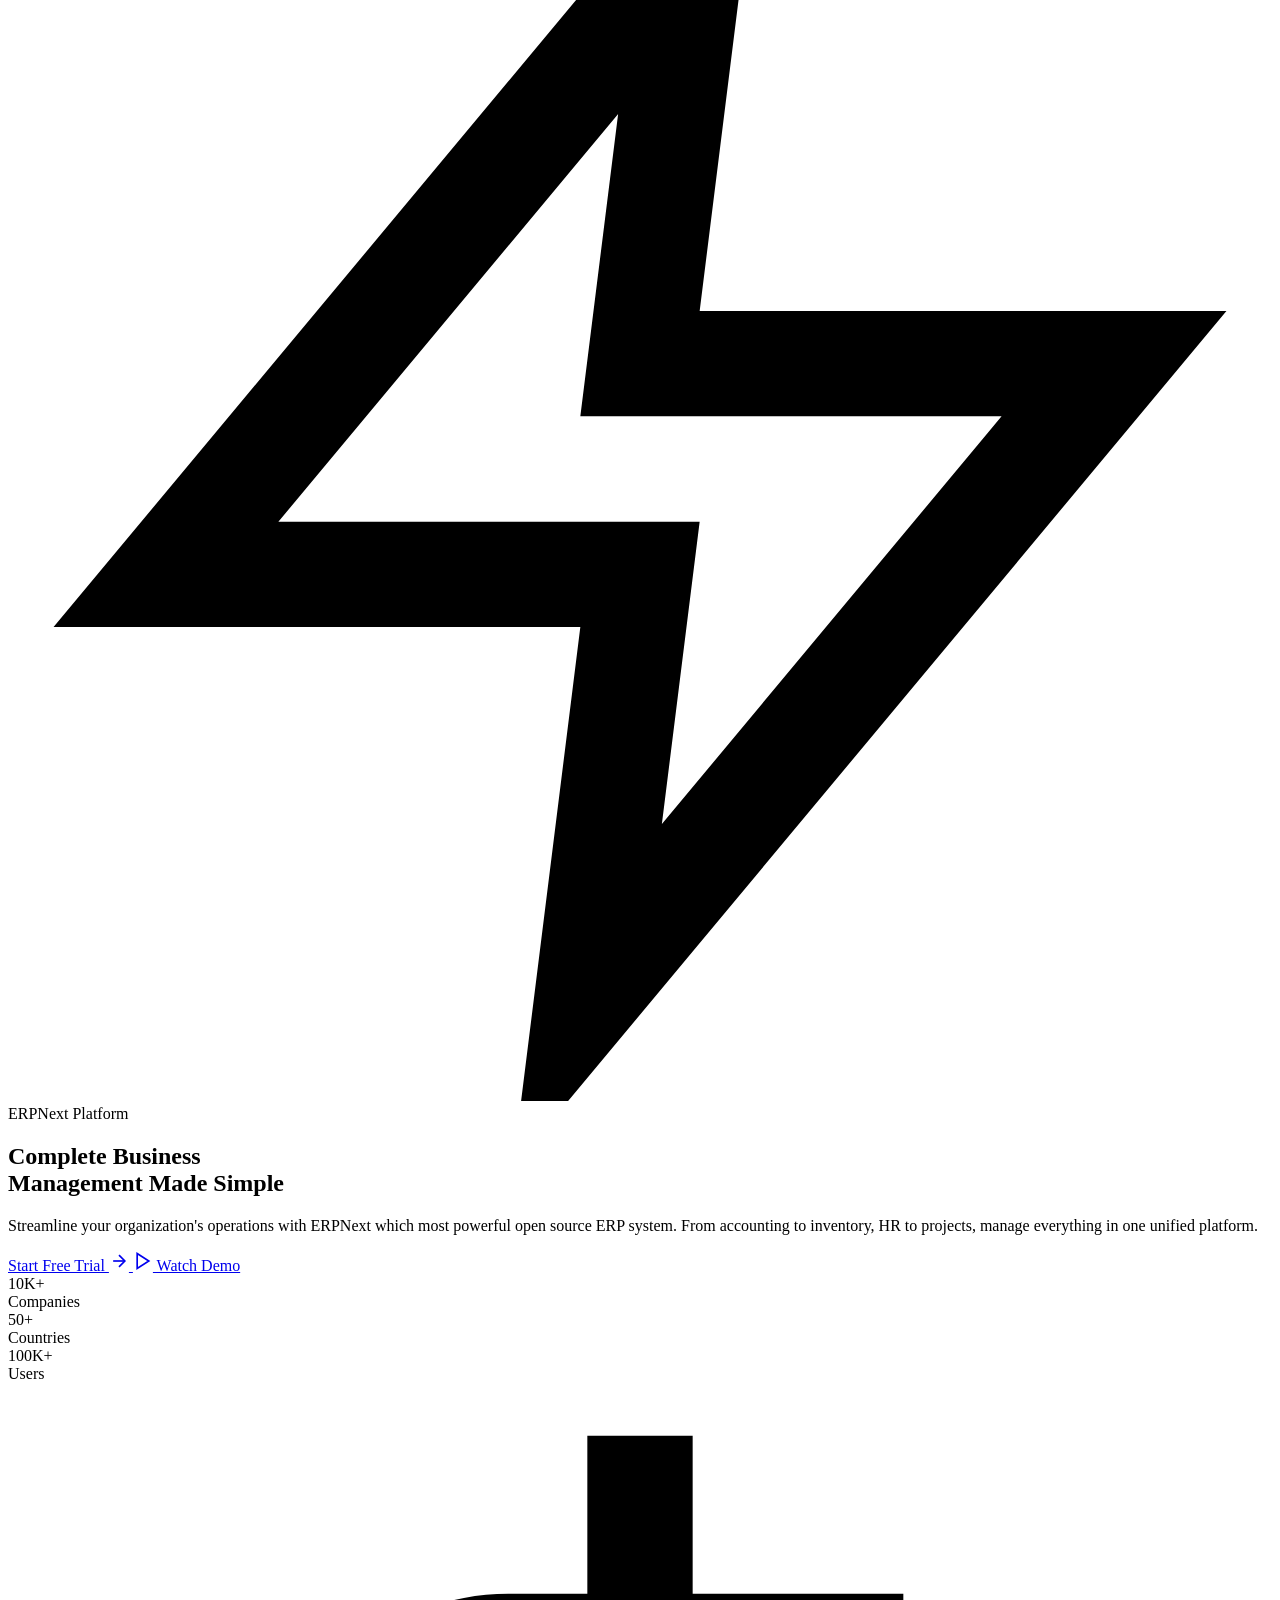
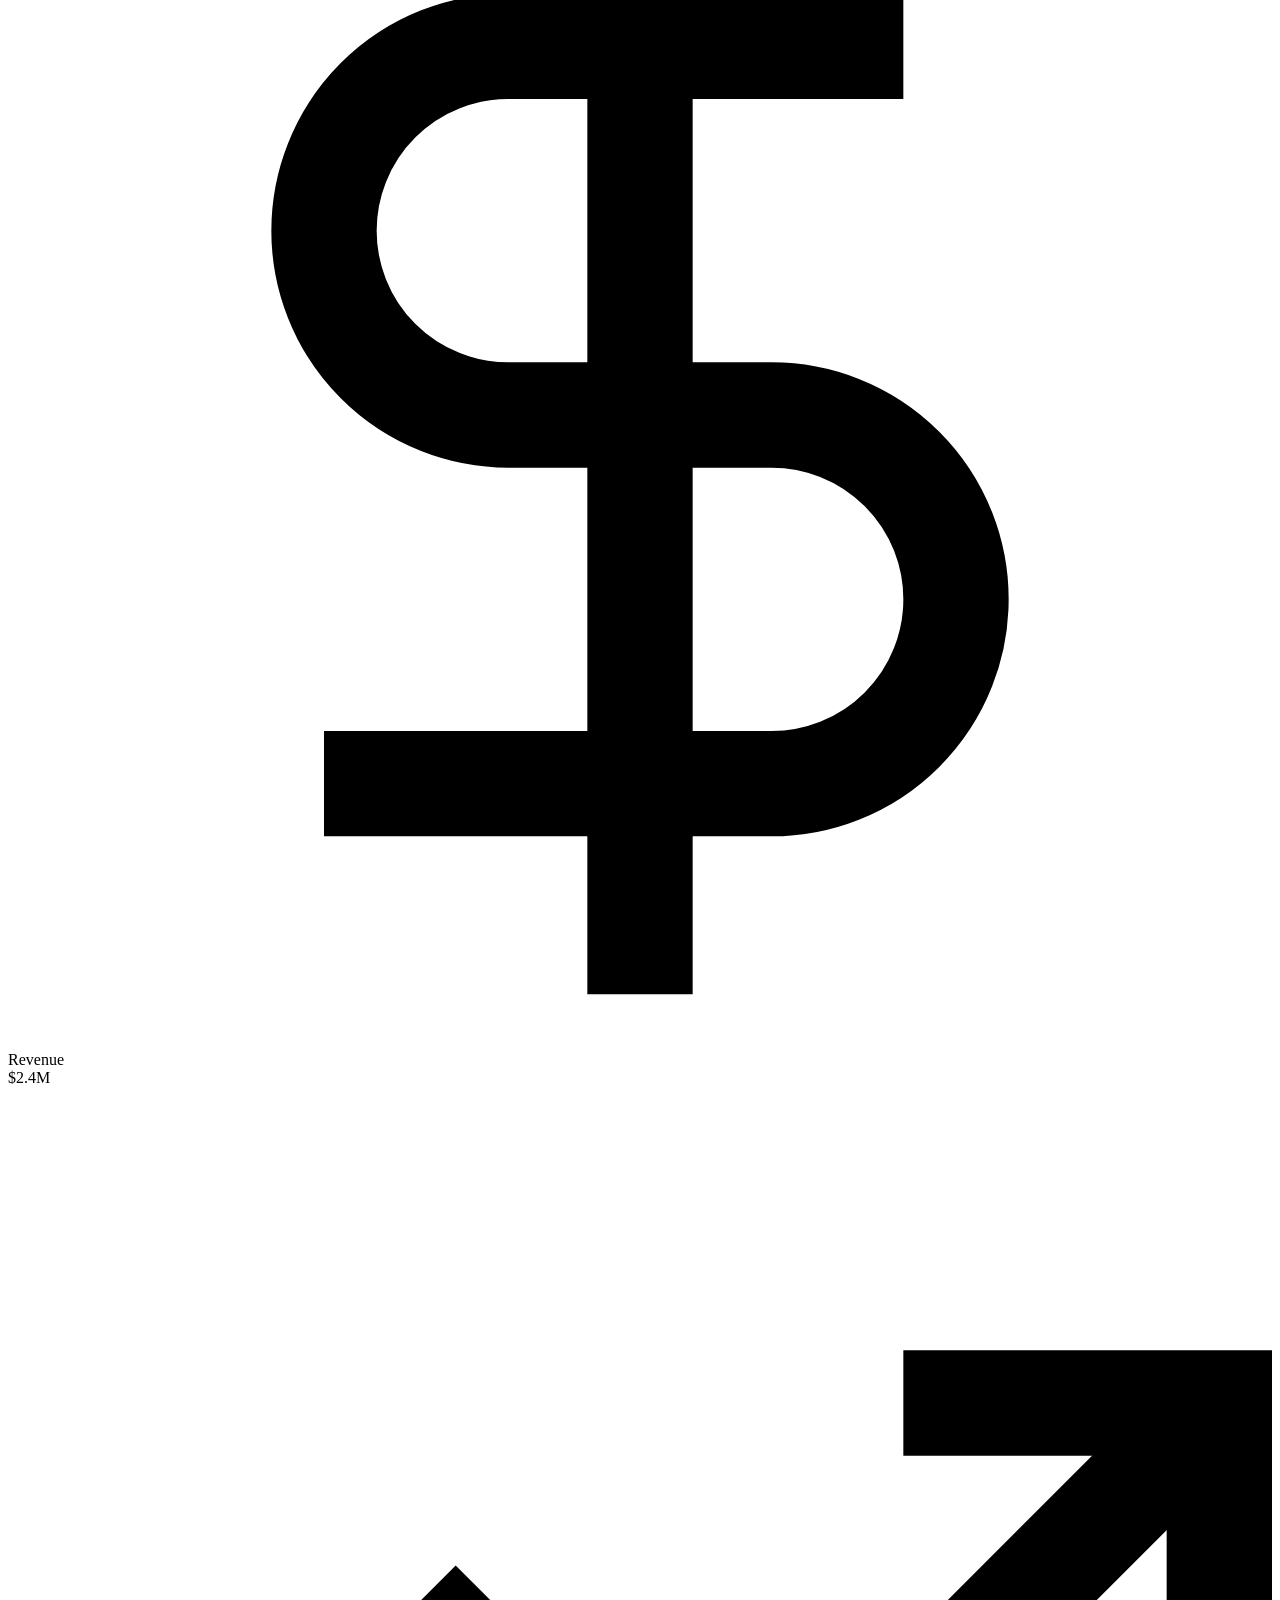
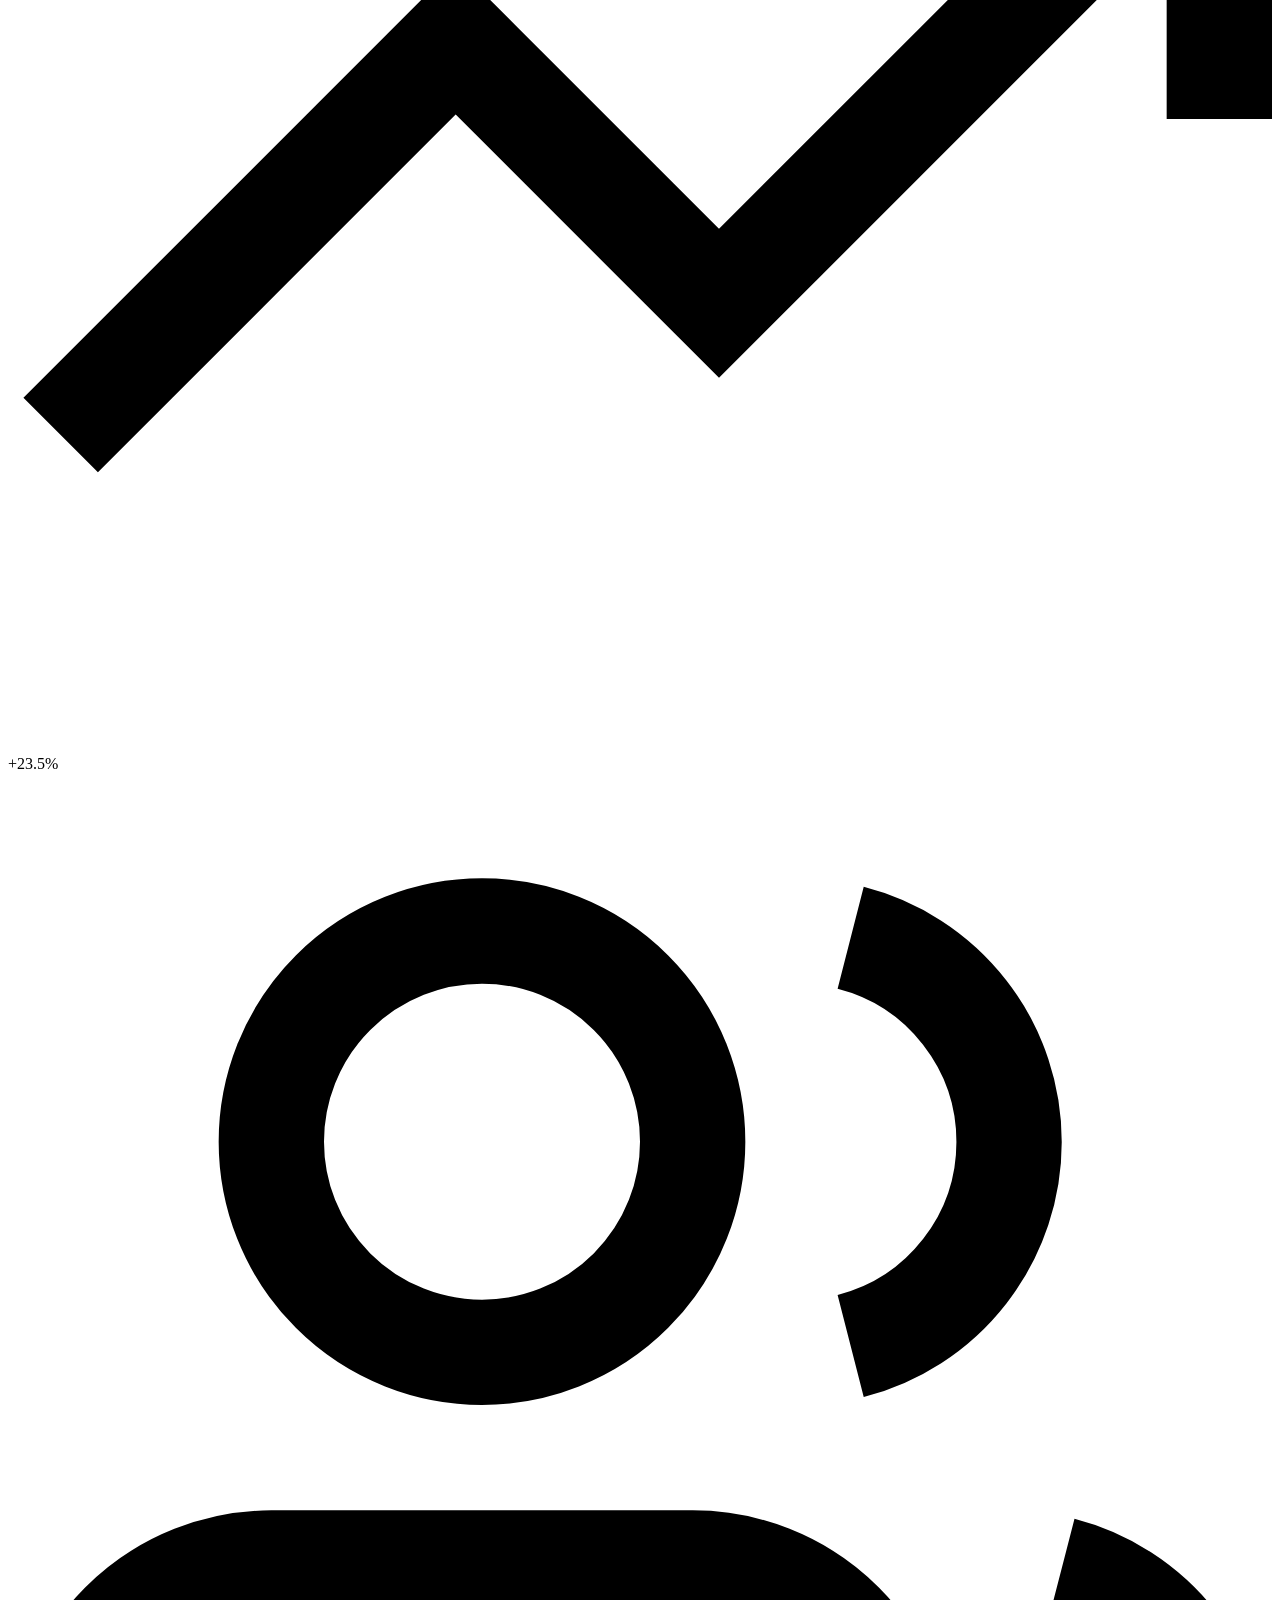
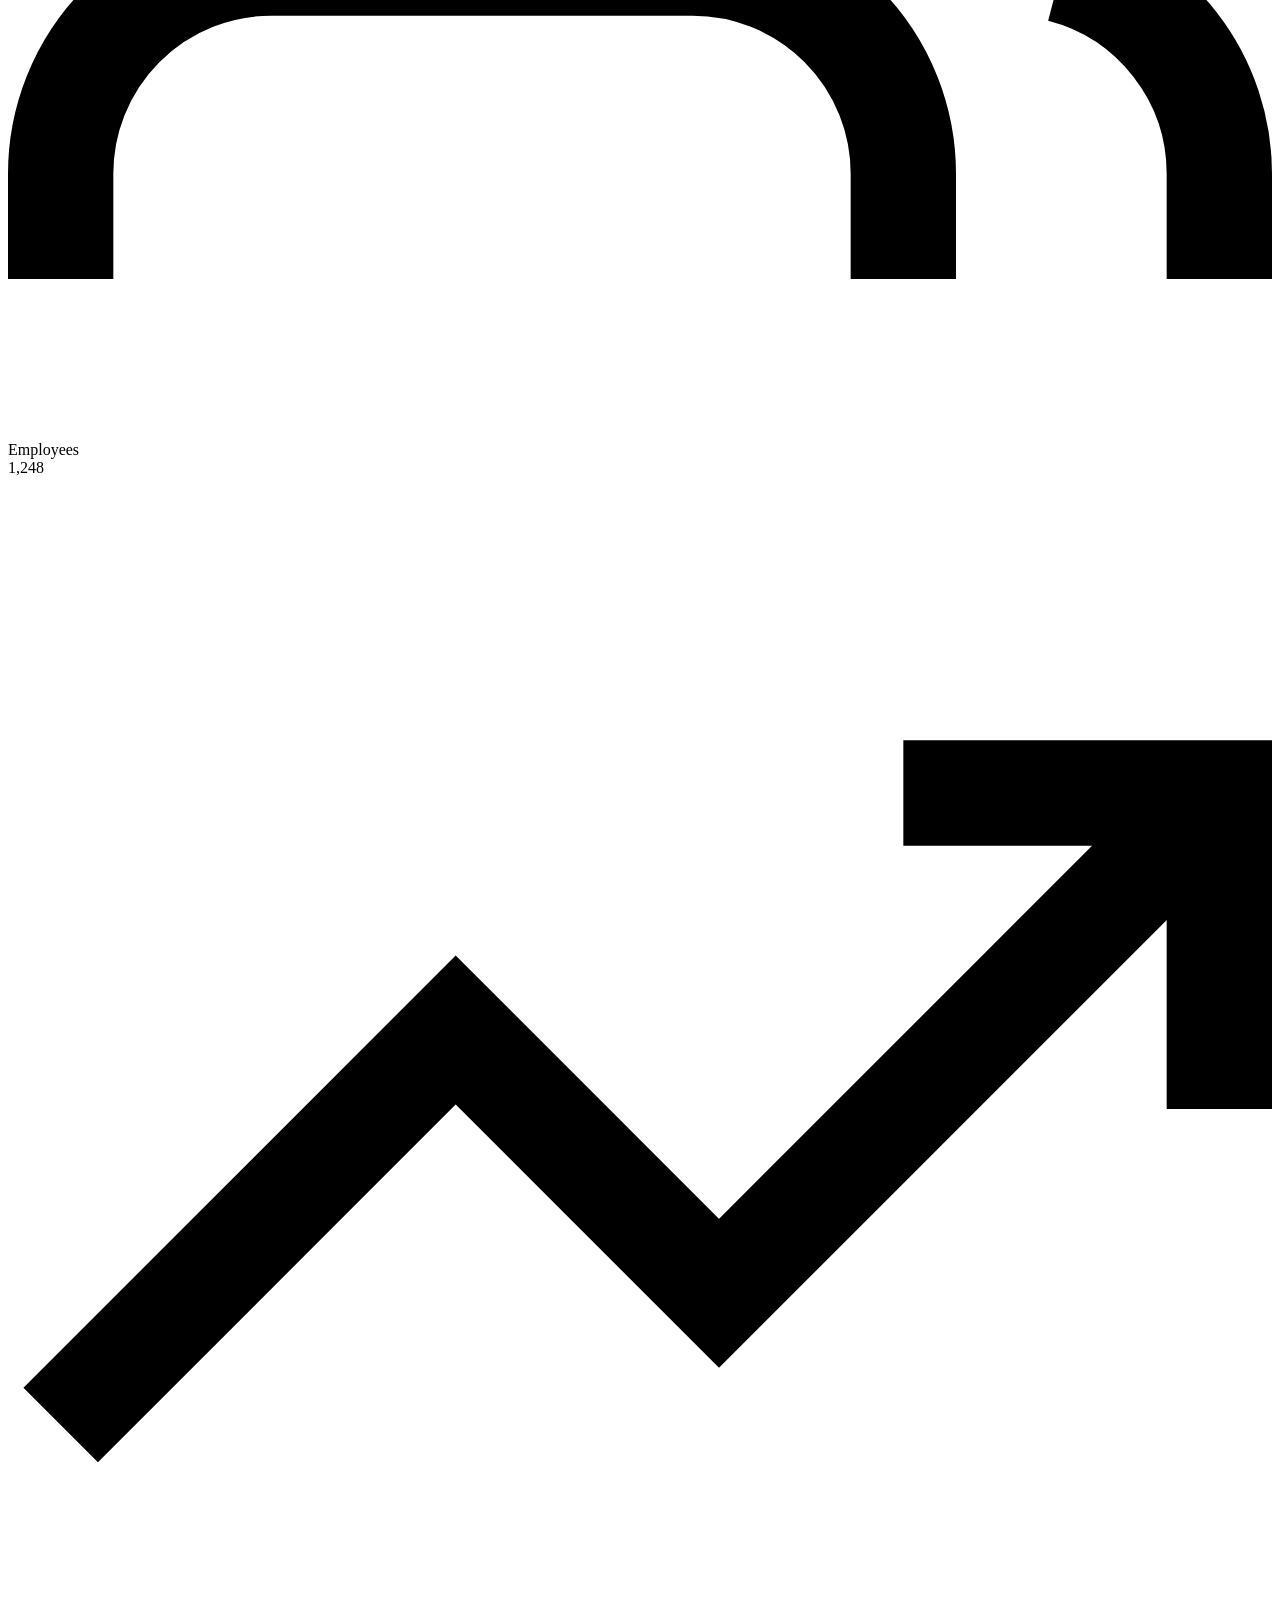
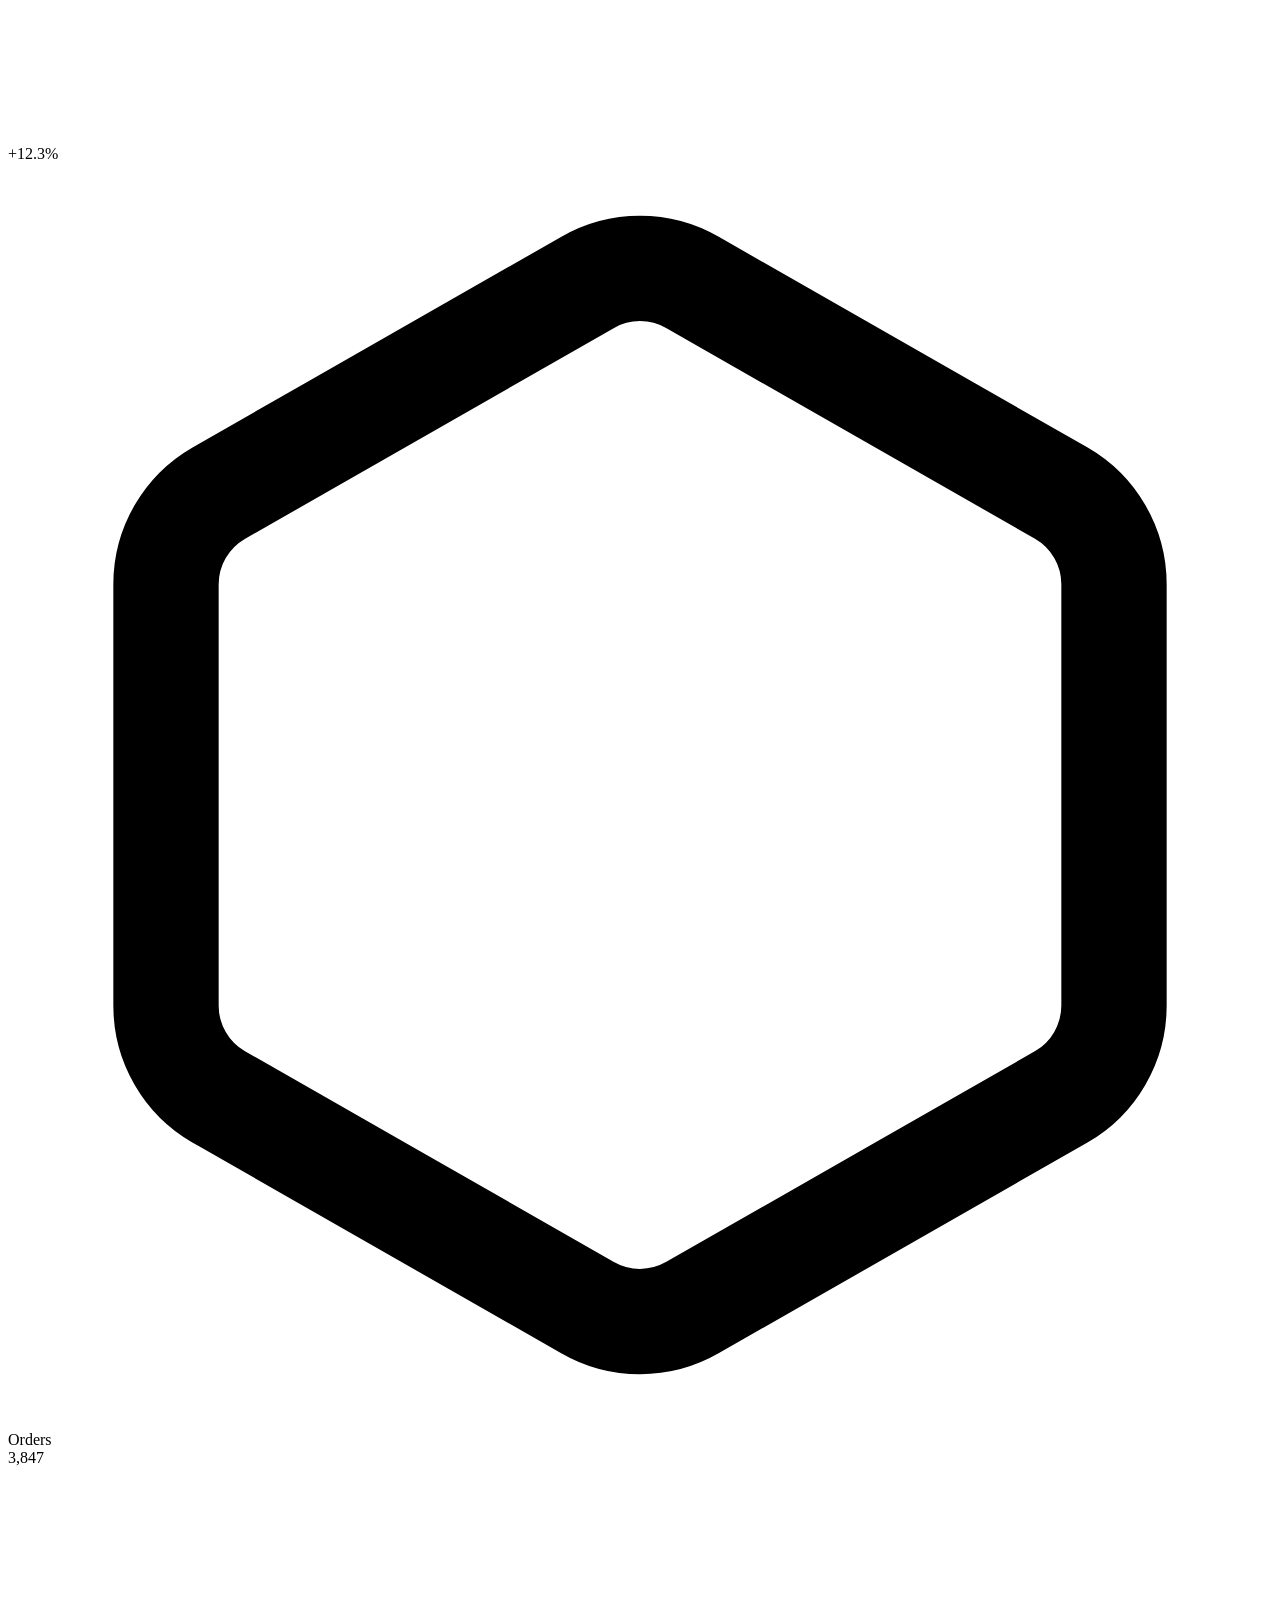
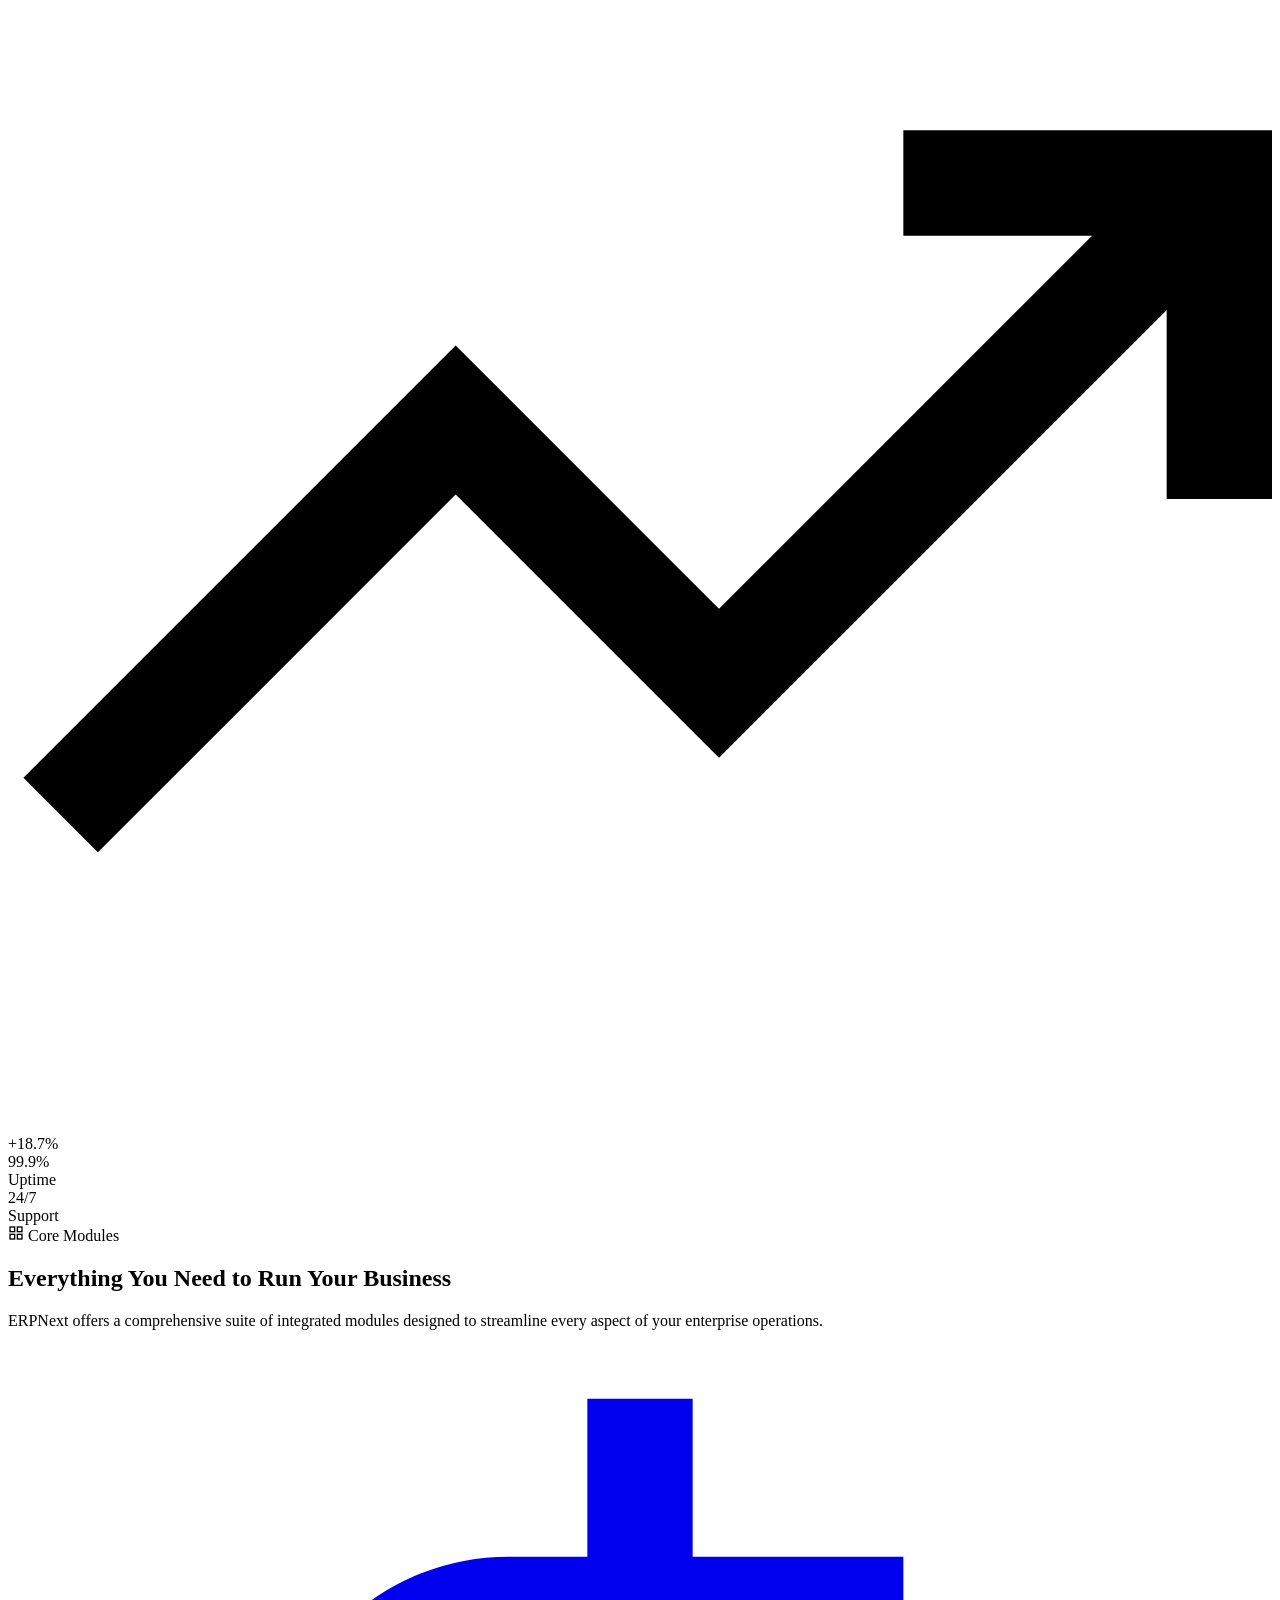
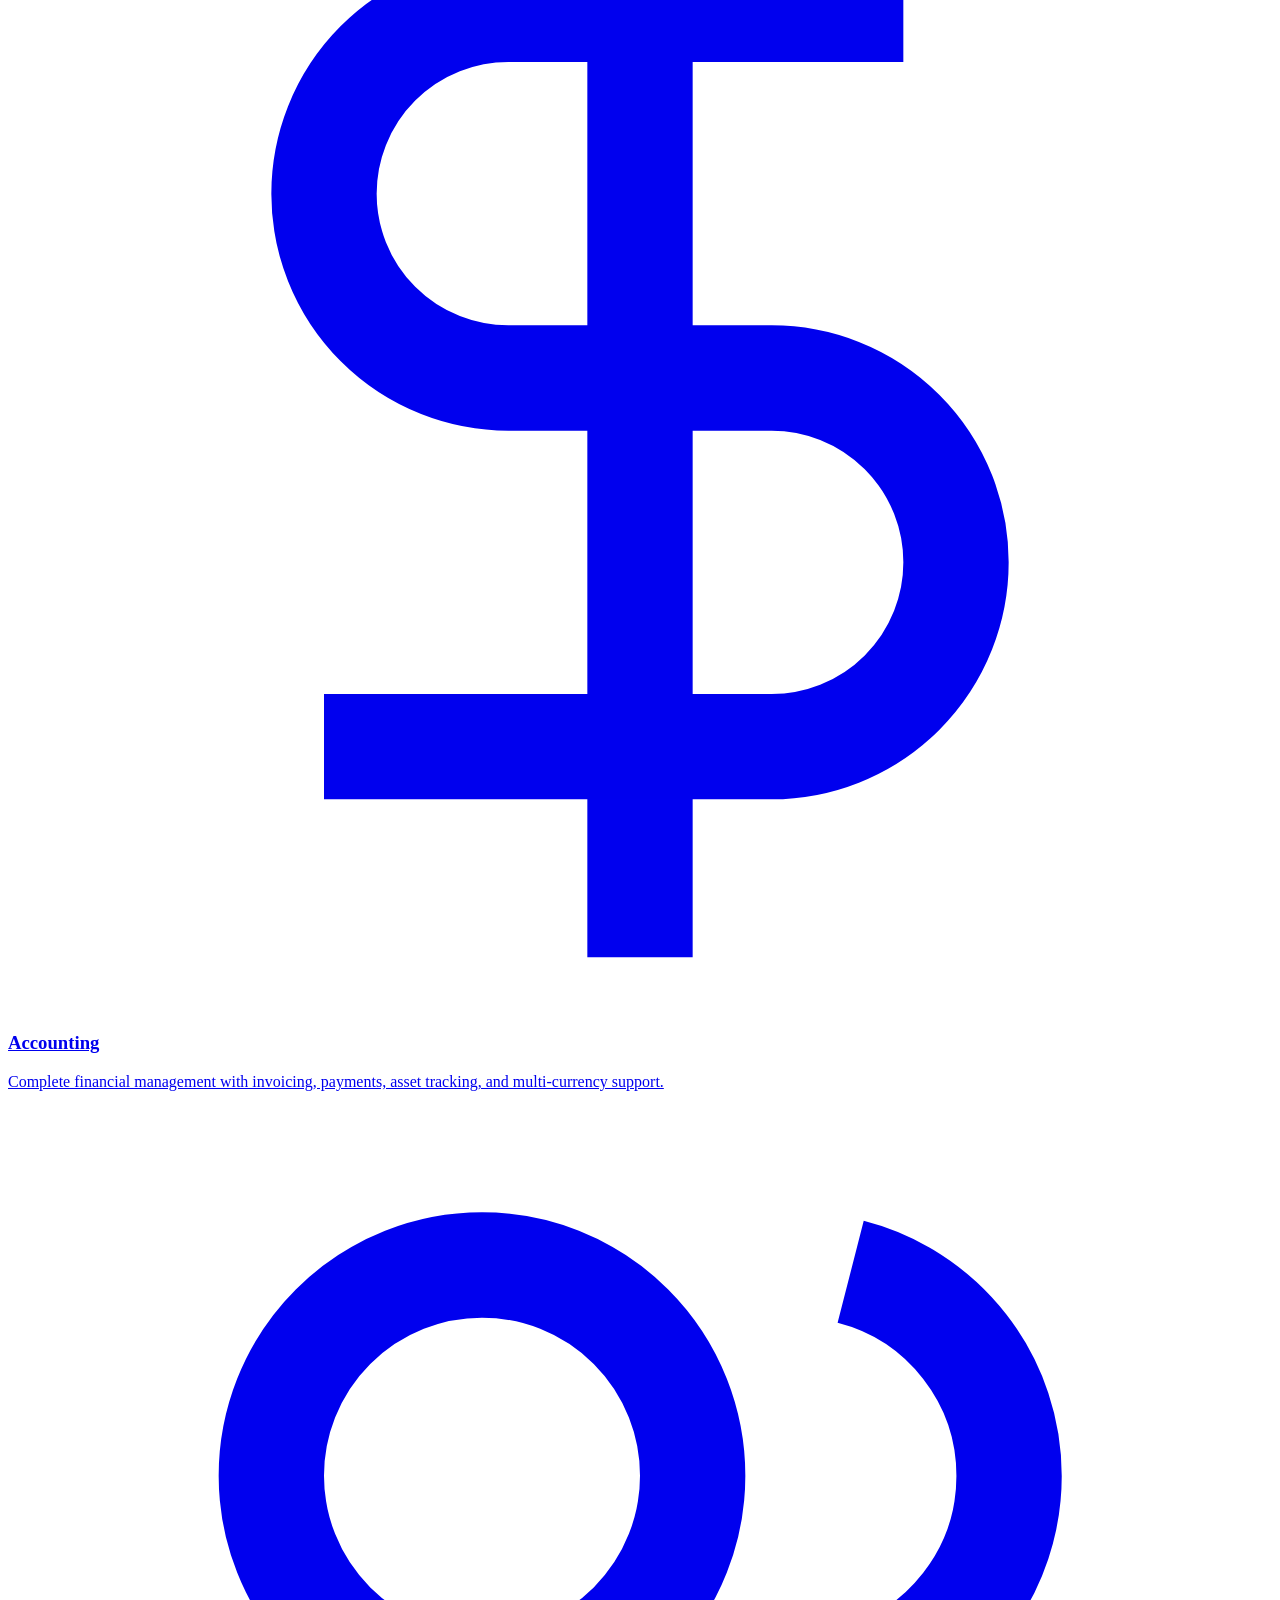
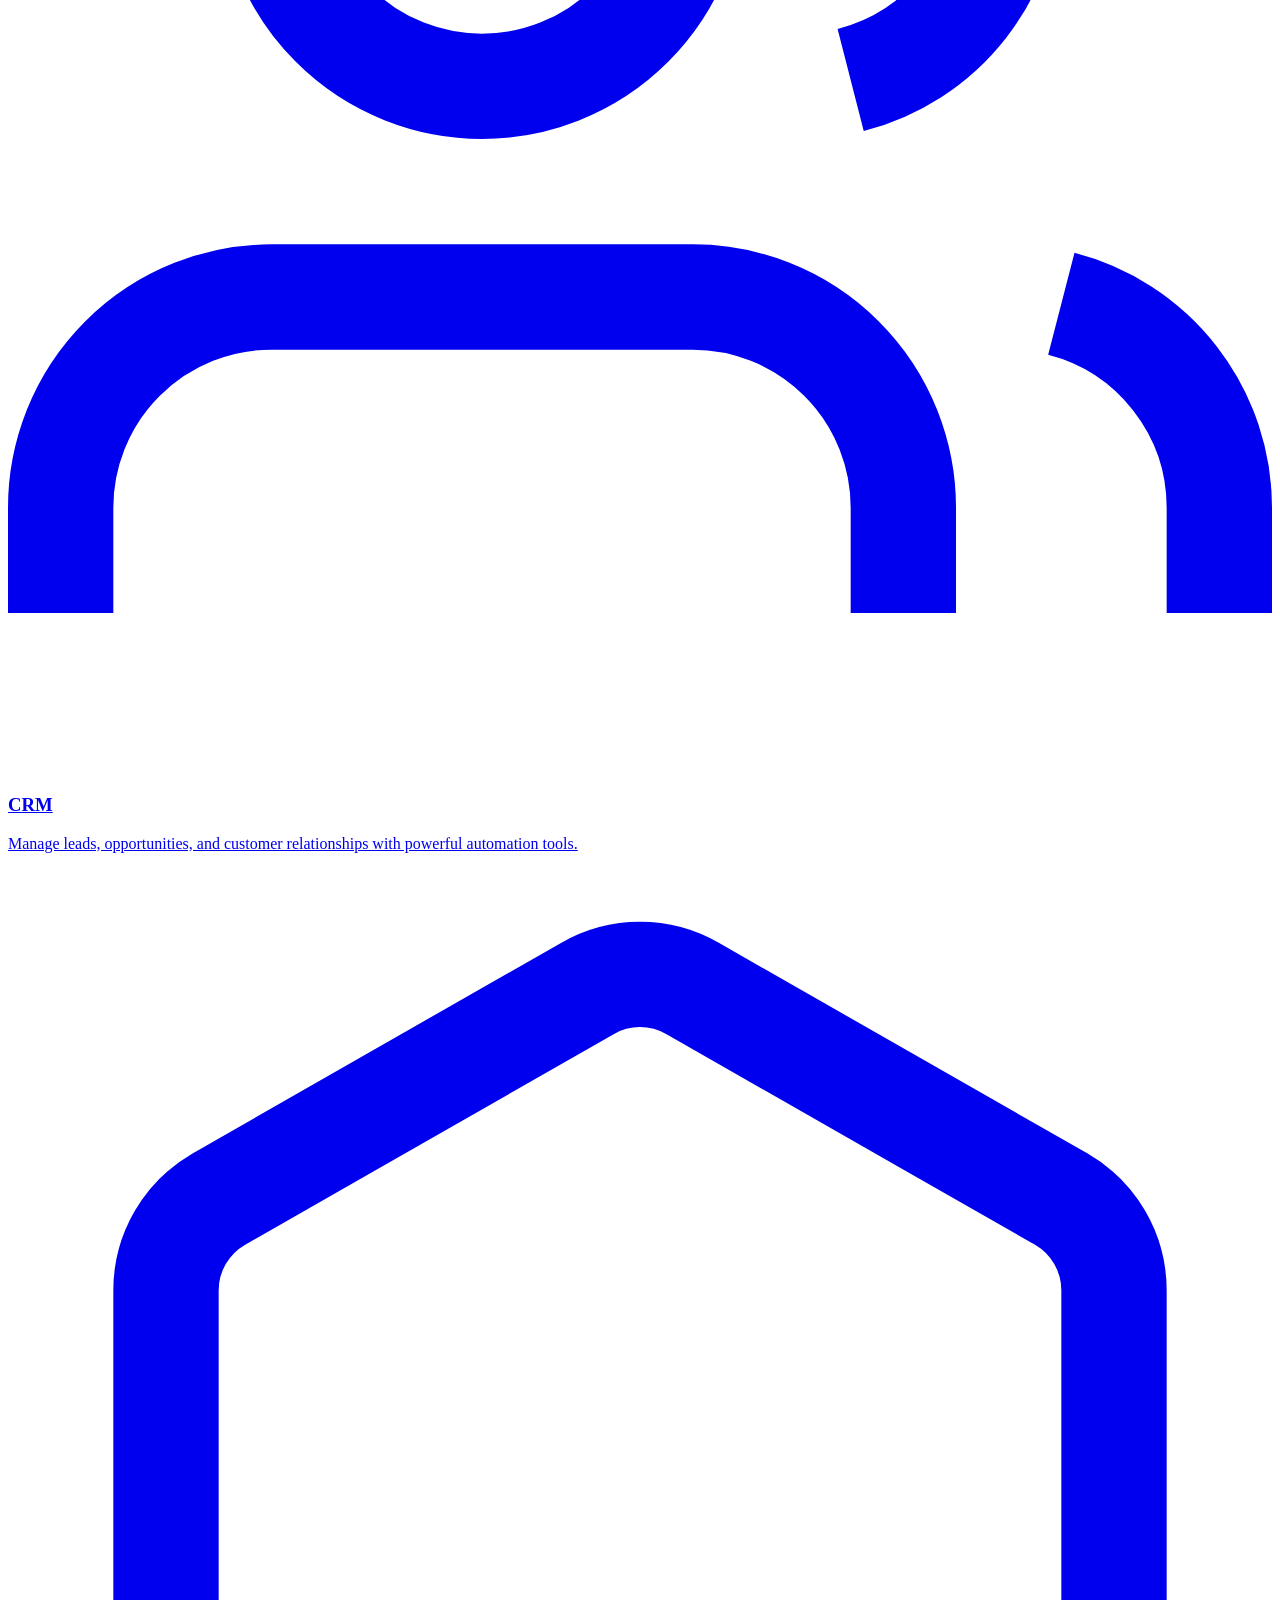
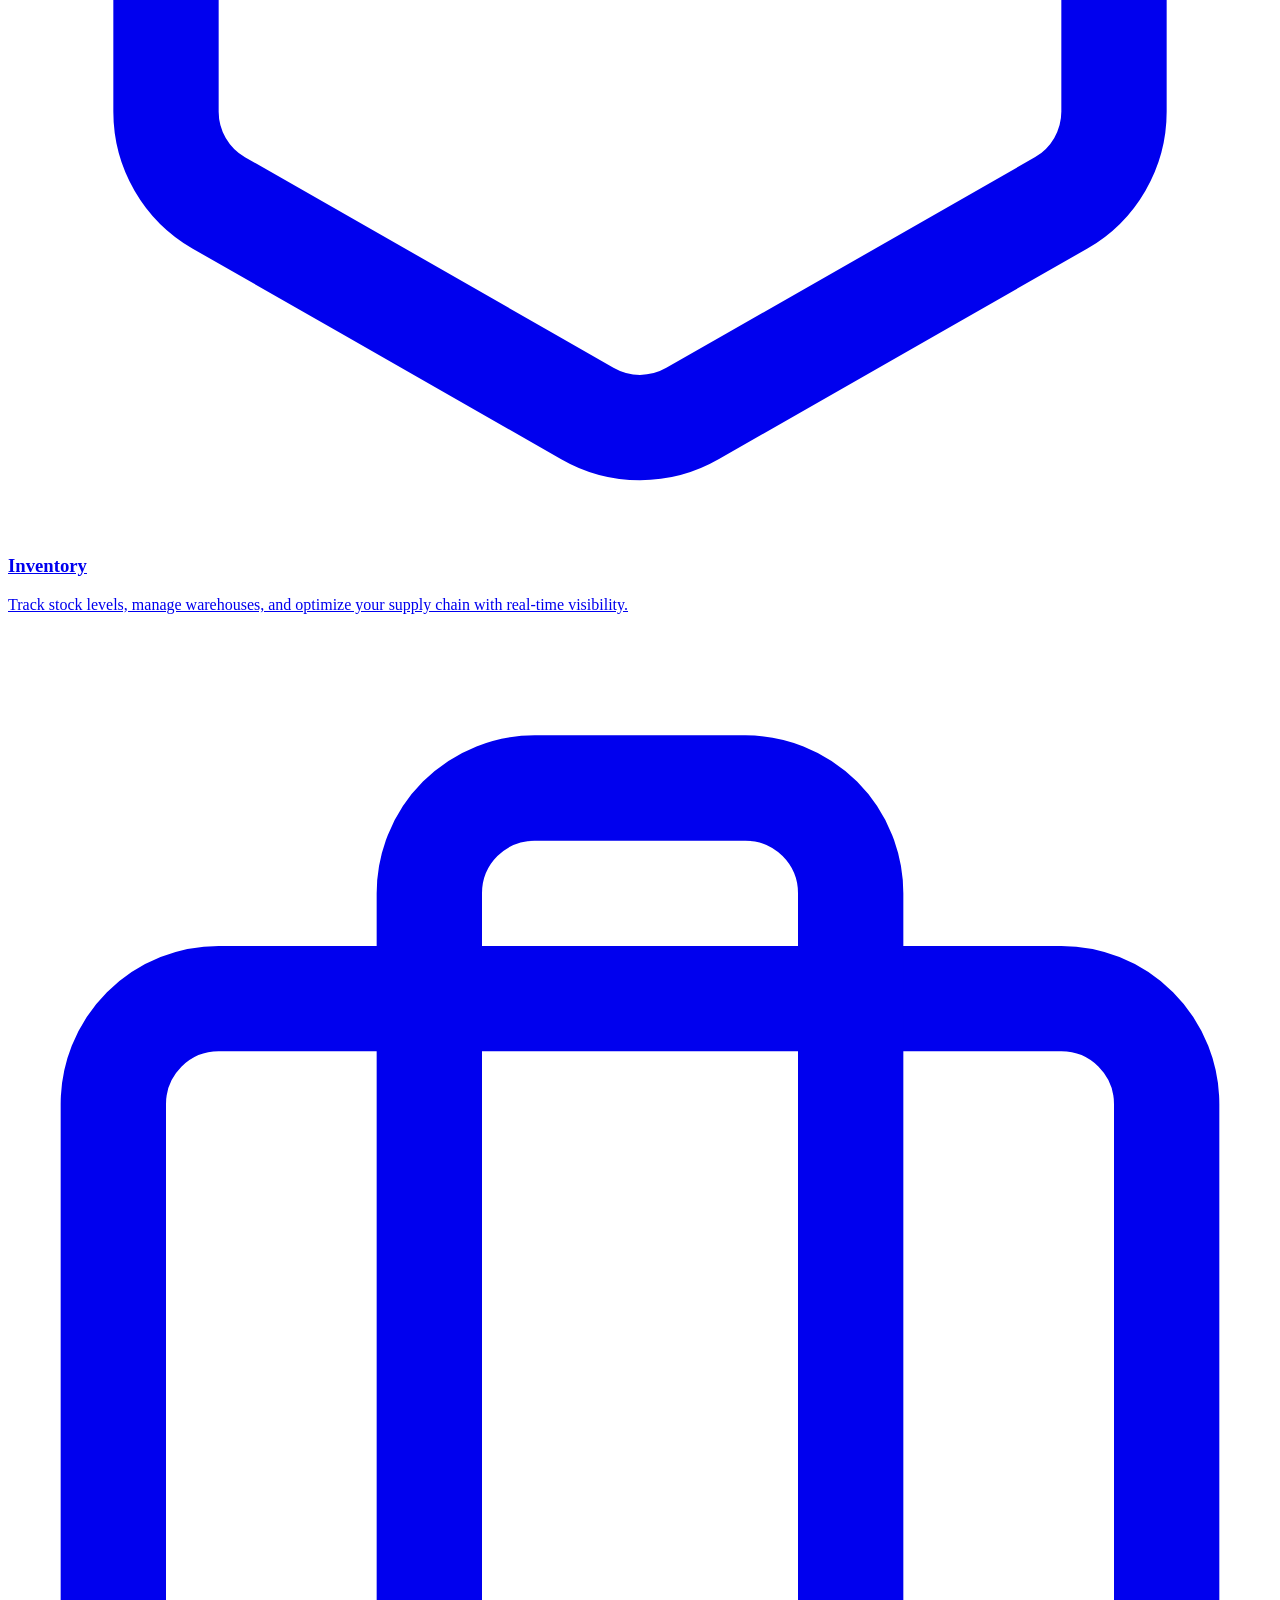
==== commit 963a7a0c: "Add subscription pricing page with Base/Medium/Enterprise plans" ====
--- a/index.html
+++ b/index.html
@@ -3,12 +3,12 @@
 <head>
     <meta charset="UTF-8">
     <meta name="viewport" content="width=device-width, initial-scale=1.0, maximum-scale=1.0, user-scalable=no">
-    <title>FlowSoft - Complete Business Management Solutions</title>
+    <title>Flow Soft - Complete Business Management Solutions</title>
     <link rel="preconnect" href="https://fonts.googleapis.com">
     <link rel="preconnect" href="https://fonts.gstatic.com" crossorigin>
 <link rel="stylesheet" href="https://fonts.googleapis.com/css2?family=Plus+Jakarta+Sans:wght@400;500;600;700;800&family=Space+Grotesk:wght@500;600;700&display=swap">
     <link rel="icon" type="image/svg+xml" href="data:image/svg+xml,%3Csvg viewBox='0 0 40 40' xmlns='http://www.w3.org/2000/svg'%3E%3Crect width='40' height='40' rx='10' fill='%230891b2'/%3E%3Cpath d='M10 20L20 10L30 20L20 30L10 20Z' fill='white'/%3E%3Cpath d='M20 16L24 20L20 24L16 20L20 16Z' fill='%230891b2'/%3E%3C/svg%3E">
-    <!-- Styles loaded by FlowERP theme -->
+    <!-- Styles loaded by ERPNext theme -->
     <style>
         * {
             touch-action: manipulation;
@@ -31,7 +31,7 @@
                 <path d="M10 20L20 10L30 20L20 30L10 20Z" fill="white"/>
                 <path d="M20 16L24 20L20 24L16 20L20 16Z" fill="#0891b2"/>
             </svg>
-            <span>Flowsoft</span>
+            <span>Flow Soft</span>
         </a>
         <button class="nav-toggle" aria-label="Toggle menu">
             <svg class="icon-hamburger" viewBox="0 0 24 24" fill="none" stroke="currentColor" stroke-width="2">
@@ -45,9 +45,10 @@
             </svg>
         </button>
         <ul class="nav-links">
-            <li><a href="#hero">FlowERP</a></li>
+            <li><a href="#hero">ERPNext</a></li>
             <li><a href="#modules">Modules</a></li>
             <li><a href="#features">Features</a></li>
+            <li><a href="subscription.html">Pricing</a></li>
             <li><a href="#testimonials">Testimonials</a></li>
             <li><a href="#faq">FAQ</a></li>
         </ul>
@@ -61,14 +62,14 @@
                     <svg class="hero-badge-icon" viewBox="0 0 24 24" fill="none" stroke="currentColor" stroke-width="2">
                         <polygon points="13 2 3 14 12 14 11 22 21 10 12 10 13 2"></polygon>
                     </svg>
-                    FlowERP Platform
+                    ERPNext Platform
                 </div>
                 <h1>
                     Complete Business<br>
                     Management <span class="gradient-text">Made Simple</span>
                 </h1>
                 <p class="hero-description">
-                    Streamline your organization's operations with FlowERP which is built on the top of ERPNEXT-the world's most powerful open source ERP system. From accounting to inventory, HR to projects, manage everything in one unified platform.
+                    Streamline your organization's operations with ERPNext which most powerful open source ERP system. From accounting to inventory, HR to projects, manage everything in one unified platform.
                 </p>
                 <div class="hero-buttons">
                     <a href="#" class="btn btn-primary btn-large">
@@ -198,7 +199,7 @@
                 Core Modules
             </div>
             <h2 class="section-title">Everything You Need to Run Your Business</h2>
-            <p class="section-description">FlowERP offers a comprehensive suite of integrated modules designed to streamline every aspect of your enterprise operations.</p>
+            <p class="section-description">ERPNext offers a comprehensive suite of integrated modules designed to streamline every aspect of your enterprise operations.</p>
         </div>
         <div class="modules-grid">
             <a href="module-detail.html?module=accounting" class="module-card">
@@ -357,7 +358,7 @@
                     </svg>
                 </div>
                 <h3 class="feature-title">API Integration</h3>
-                <p class="feature-description">Connect FlowERP with your existing tools via REST API. Build custom integrations and automations.</p>
+                <p class="feature-description">Connect ERPNext with your existing tools via REST API. Build custom integrations and automations.</p>
             </a>
         </div>
     </section>
@@ -394,11 +395,11 @@
                 Testimonials
             </div>
             <h2 class="section-title">Trusted by Businesses Worldwide</h2>
-            <p class="section-description">See what our customers have to say about their FlowERP experience.</p>
+            <p class="section-description">See what our customers have to say about their ERPNext experience.</p>
         </div>
         <div class="testimonials-grid">
             <div class="testimonial-card">
-                <p class="testimonial-quote">FlowERP transformed how we manage our manufacturing operations. The production planning module saved us countless hours and reduced errors dramatically.</p>
+                <p class="testimonial-quote">ERPNext transformed how we manage our manufacturing operations. The production planning module saved us countless hours and reduced errors dramatically.</p>
                 <div class="testimonial-author">
                     <div class="testimonial-avatar">RS</div>
                     <div class="testimonial-info">
@@ -408,7 +409,7 @@
                 </div>
             </div>
             <div class="testimonial-card">
-                <p class="testimonial-quote">As a growing startup, we needed an affordable yet powerful ERP. FlowERP exceeded our expectations with its flexibility and comprehensive feature set.</p>
+                <p class="testimonial-quote">As a growing startup, we needed an affordable yet powerful ERP. ERPNext exceeded our expectations with its flexibility and comprehensive feature set.</p>
                 <div class="testimonial-author">
                     <div class="testimonial-avatar">MK</div>
                     <div class="testimonial-info">
@@ -418,7 +419,7 @@
                 </div>
             </div>
             <div class="testimonial-card">
-                <p class="testimonial-quote">The open-source nature of FlowERP means we have complete control over our data. The community support is incredible and the documentation is thorough.</p>
+                <p class="testimonial-quote">The open-source nature of ERPNext means we have complete control over our data. The community support is incredible and the documentation is thorough.</p>
                 <div class="testimonial-author">
                     <div class="testimonial-avatar">JC</div>
                     <div class="testimonial-info">
@@ -442,62 +443,62 @@
                 FAQ
             </div>
             <h2 class="section-title">Frequently Asked Questions</h2>
-            <p class="section-description">Everything you need to know about FlowERP.</p>
+            <p class="section-description">Everything you need to know about ERPNext.</p>
         </div>
         <div class="faq-container">
             <div class="faq-item">
                 <div class="faq-question">
-                    What is FlowERP and who is it for?
+                    What is ERPNext and who is it for?
                     <svg viewBox="0 0 24 24" fill="none" stroke="currentColor" stroke-width="2">
                         <polyline points="6 9 12 15 18 9"></polyline>
                     </svg>
                 </div>
                 <div class="faq-answer">
-                    <p>FlowERP is a free, open-source ERP system designed for small and medium businesses. It covers all aspects of business management including accounting, inventory, CRM, HR, projects, and more. Whether you're a startup or an established company, FlowERP scales to meet your needs.</p>
+                    <p>ERPNext is a free, open-source ERP system designed for small and medium businesses. It covers all aspects of business management including accounting, inventory, CRM, HR, projects, and more. Whether you're a startup or an established company, ERPNext scales to meet your needs.</p>
                 </div>
             </div>
             <div class="faq-item">
                 <div class="faq-question">
-                    How much does FlowERP cost?
+                    How much does ERPNext cost?
                     <svg viewBox="0 0 24 24" fill="none" stroke="currentColor" stroke-width="2">
                         <polyline points="6 9 12 15 18 9"></polyline>
                     </svg>
                 </div>
                 <div class="faq-answer">
-                    <p>FlowERP pricing is based on your usage, support needs, and customization requirements.</p>
+                    <p>ERPNext pricing is based on your usage, support needs, and customization requirements.</p>
                 </div>
             </div>
             <div class="faq-item">
                 <div class="faq-question">
-                    Can FlowERP handle multiple companies?
+                    Can ERPNext handle multiple companies?
                     <svg viewBox="0 0 24 24" fill="none" stroke="currentColor" stroke-width="2">
                         <polyline points="6 9 12 15 18 9"></polyline>
                     </svg>
                 </div>
                 <div class="faq-answer">
-                    <p>Absolutely! FlowERP supports managing multiple companies within a single installation. Each company can have its own chart of accounts, warehouses, and settings while sharing common master data like suppliers and items.</p>
+                    <p>Absolutely! ERPNext supports managing multiple companies within a single installation. Each company can have its own chart of accounts, warehouses, and settings while sharing common master data like suppliers and items.</p>
                 </div>
             </div>
             <div class="faq-item">
                 <div class="faq-question">
-                    Is my data secure with FlowERP?
+                    Is my data secure with ERPNext?
                     <svg viewBox="0 0 24 24" fill="none" stroke="currentColor" stroke-width="2">
                         <polyline points="6 9 12 15 18 9"></polyline>
                     </svg>
                 </div>
                 <div class="faq-answer">
-                    <p>Security is a top priority. FlowERP offers role-based access control, encrypted data storage, secure authentication, and regular security updates. Since you host your own instance, you have complete control over your data.</p>
+                    <p>Security is a top priority. ERPNext offers role-based access control, encrypted data storage, secure authentication, and regular security updates. Since you host your own instance, you have complete control over your data.</p>
                 </div>
             </div>
             <div class="faq-item">
                 <div class="faq-question">
-                    Can I customize FlowERP for my business needs?
+                    Can I customize ERPNext for my business needs?
                     <svg viewBox="0 0 24 24" fill="none" stroke="currentColor" stroke-width="2">
                         <polyline points="6 9 12 15 18 9"></polyline>
                     </svg>
                 </div>
                 <div class="faq-answer">
-                    <p>Yes! FlowERP is highly customizable. You can add custom fields, create new doctypes, build custom reports, and modify workflows without touching the core code. For deeper customizations, you can extend the system with custom apps.</p>
+                    <p>Yes! ERPNext is highly customizable. You can add custom fields, create new doctypes, build custom reports, and modify workflows without touching the core code. For deeper customizations, you can extend the system with custom apps.</p>
                 </div>
             </div>
         </div>
@@ -507,7 +508,7 @@
     <section class="cta">
         <div class="cta-content">
             <h2>Ready to Transform Your Business?</h2>
-            <p>Join thousands of companies using FlowERP to streamline their operations and grow faster.</p>
+            <p>Join thousands of companies using ERPNext to streamline their operations and grow faster.</p>
             <div class="cta-buttons">
                 <a href="#" class="btn btn-primary btn-large">
                     Start Free Trial
@@ -531,7 +532,7 @@
                         <path d="M10 20L20 10L30 20L20 30L10 20Z" fill="#0891b2"/>
                         <path d="M20 16L24 20L20 24L16 20L20 16Z" fill="white"/>
                     </svg>
-                    <span>Flowsoft</span>
+                    <span>Flow Soft</span>
                 </div>
                 <p>Powering Your Digital Transformation.</p>
                 <div class="footer-social">
@@ -589,7 +590,7 @@
             </div>
         </div>
         <div class="footer-bottom">
-            <p>© 2026 Flowsoft. All rights reserved. Open Source under GNU GPL.</p>
+            <p>© 2026 Flow Soft. All rights reserved. Open Source under GNU GPL.</p>
             <div class="footer-bottom-links">
                 <a href="#">Privacy Policy</a>
                 <a href="#">Terms of Service</a>
@@ -598,6 +599,6 @@
         </div>
     </footer>
 
-    <!-- Scripts loaded by FlowERP theme -->
+    <!-- Scripts loaded by ERPNext theme -->
 </body>
 </html>
